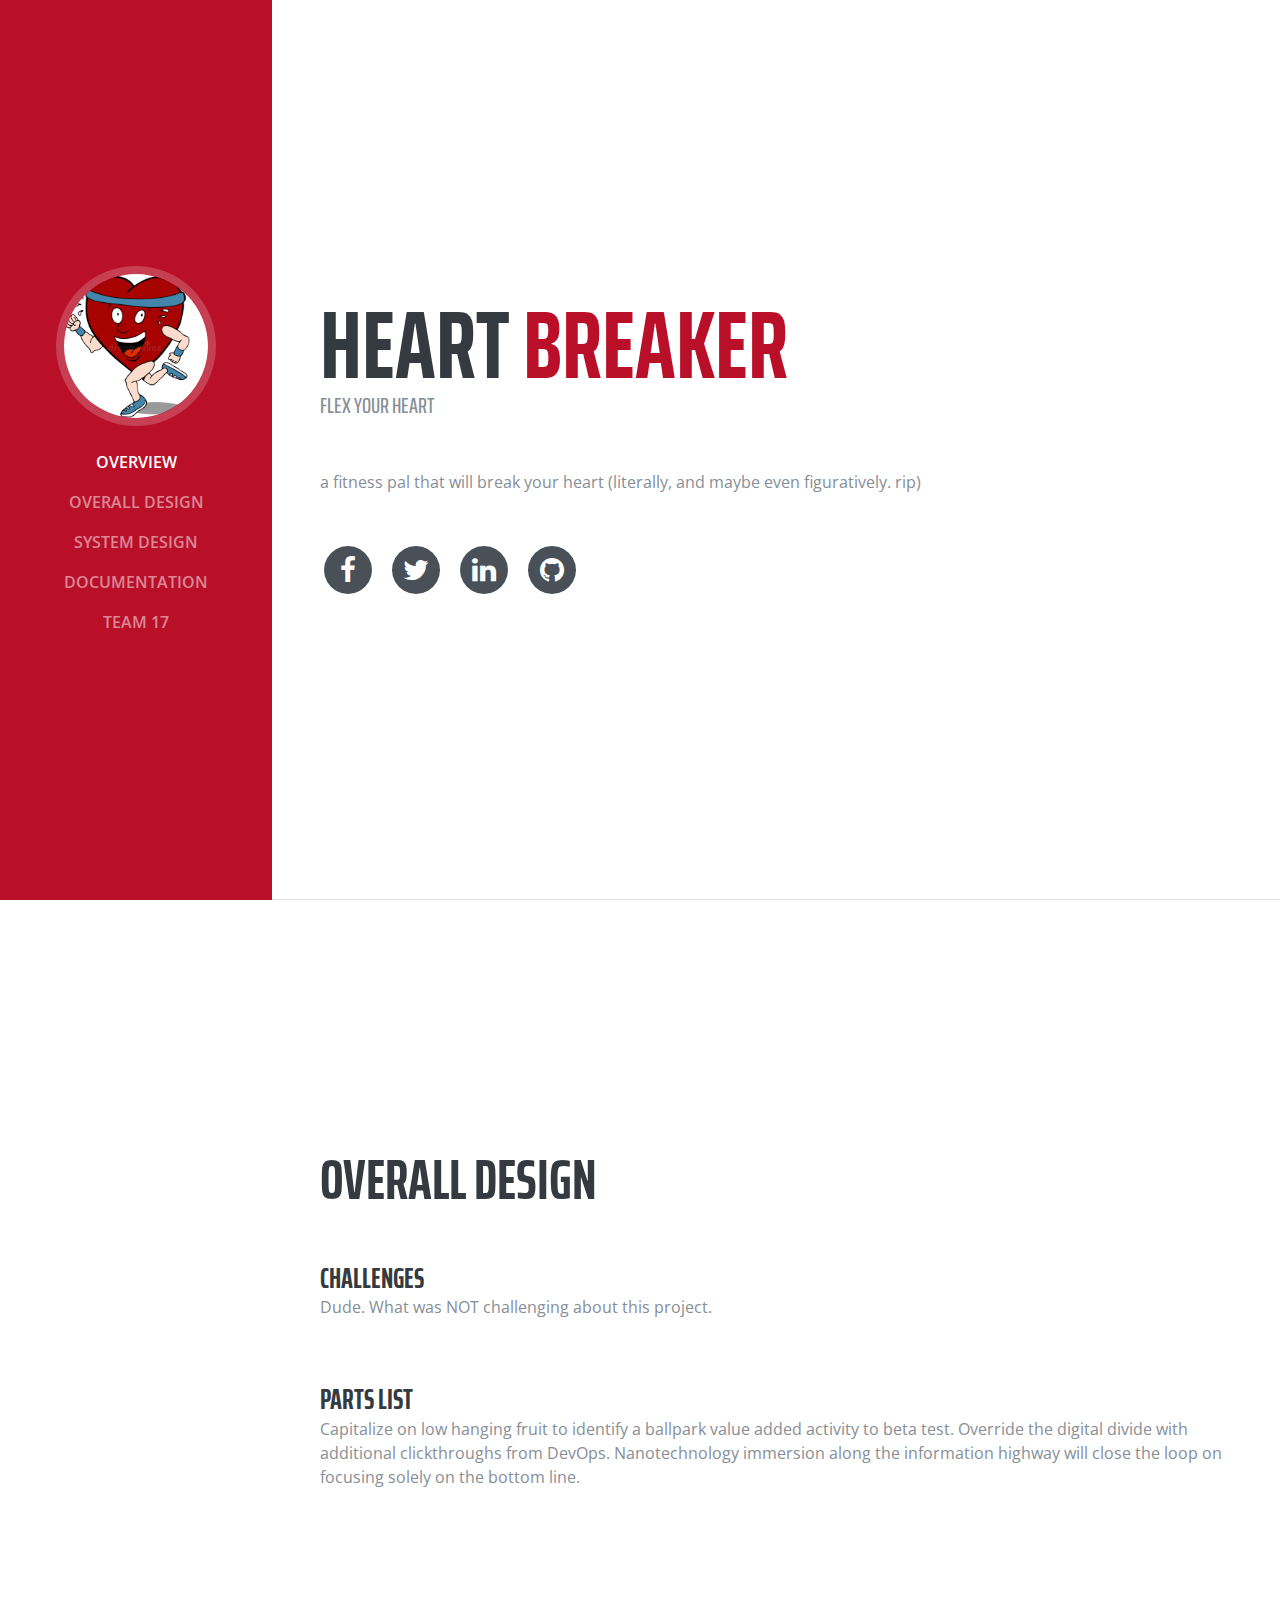
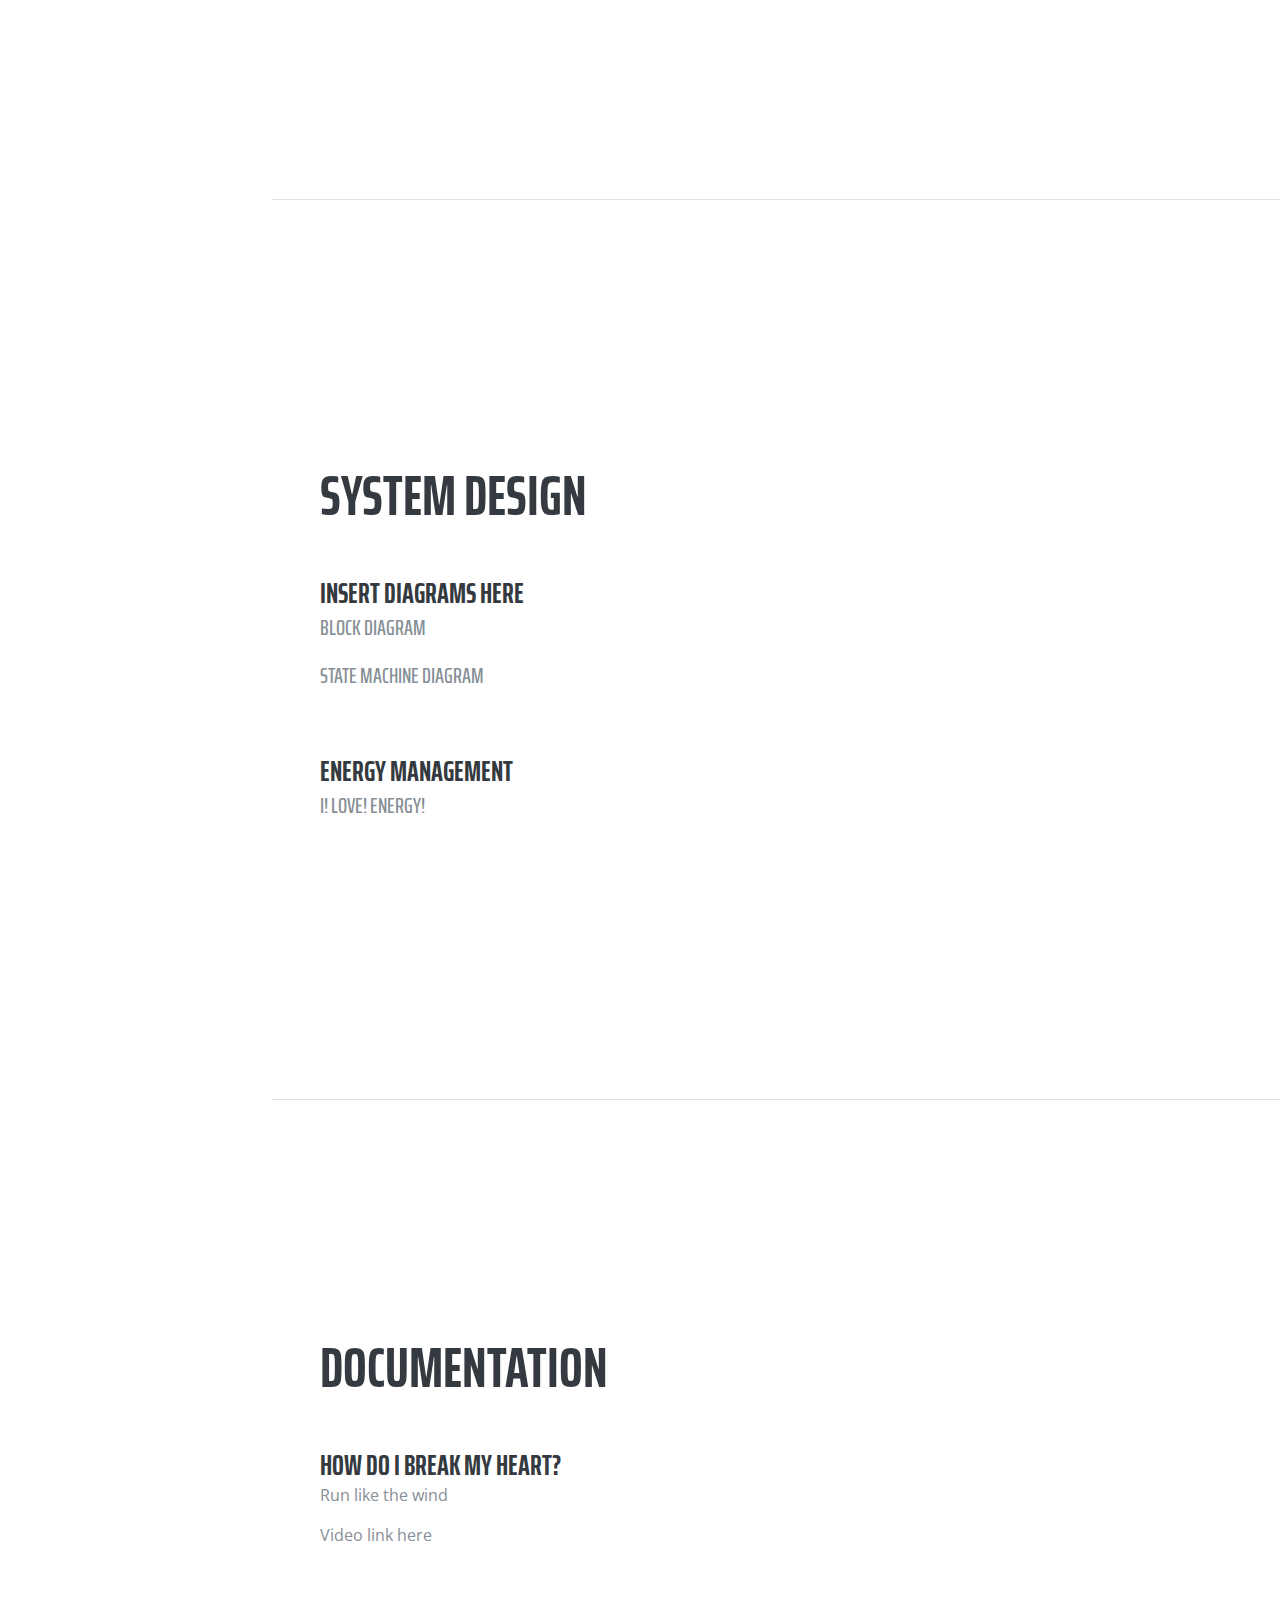
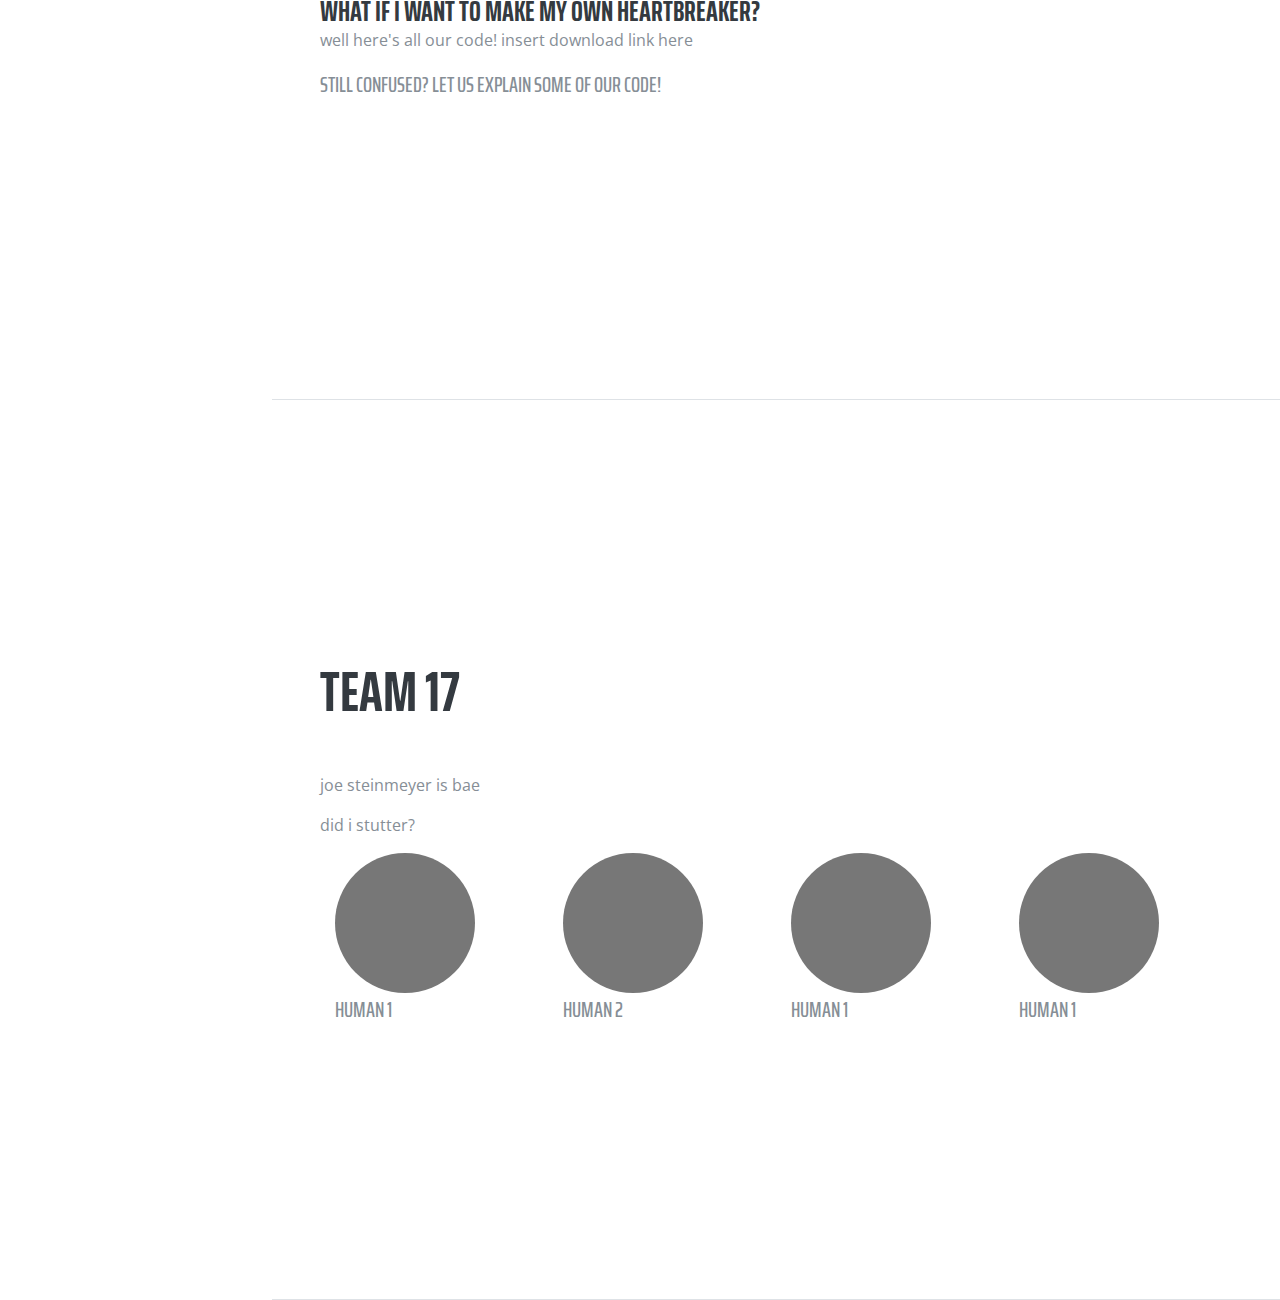
==== index.html @ 0313431b "first commit" ====
<!DOCTYPE html>
<html lang="en">

  <head>

    <meta charset="utf-8">
    <meta name="viewport" content="width=device-width, initial-scale=1, shrink-to-fit=no">
    <meta name="description" content="">
    <meta name="author" content="">

    <title>Heartbreaker</title>

    <!-- Bootstrap core CSS -->
    <link href="vendor/bootstrap/css/bootstrap.min.css" rel="stylesheet">

    <!-- Custom fonts for this template -->
    <link href="https://fonts.googleapis.com/css?family=Saira+Extra+Condensed:100,200,300,400,500,600,700,800,900" rel="stylesheet">
    <link href="https://fonts.googleapis.com/css?family=Open+Sans:300,300i,400,400i,600,600i,700,700i,800,800i" rel="stylesheet">
    <link href="vendor/font-awesome/css/font-awesome.min.css" rel="stylesheet">
    <link href="vendor/devicons/css/devicons.min.css" rel="stylesheet">
    <link href="vendor/simple-line-icons/css/simple-line-icons.css" rel="stylesheet">

    <!-- Custom styles for this template -->
    <link href="css/resume.min.css" rel="stylesheet">

  </head>

  <body id="page-top">

    <nav class="navbar navbar-expand-lg navbar-dark bg-primary fixed-top" id="sideNav">
      <a class="navbar-brand js-scroll-trigger" href="#page-top">
        <span class="d-block d-lg-none">
          HEARTBREAKER
          <!-- <img class="img-fluid" src="img/hbg.jpg" alt=""> -->
        </span>
        <span class="d-none d-lg-block">
          <img class="img-fluid img-profile rounded-circle mx-auto mb-2" src="img/heart.jpg" alt="">
        </span>
      </a>
      <button class="navbar-toggler" type="button" data-toggle="collapse" data-target="#navbarSupportedContent" aria-controls="navbarSupportedContent" aria-expanded="false" aria-label="Toggle navigation">
        <span class="navbar-toggler-icon"></span>
      </button>
      <div class="collapse navbar-collapse" id="navbarSupportedContent">
        <ul class="navbar-nav">
          <li class="nav-item">
            <a class="nav-link js-scroll-trigger" href="#about">Overview</a>
          </li>
          <li class="nav-item">
            <a class="nav-link js-scroll-trigger" href="#experience">Overall Design</a>
          </li>
          <li class="nav-item">
            <a class="nav-link js-scroll-trigger" href="#education">System Design</a>
          </li>
          <li class="nav-item">
            <a class="nav-link js-scroll-trigger" href="#skills">Documentation</a>
          </li>
          <li class="nav-item">
            <a class="nav-link js-scroll-trigger" href="#interests">Team 17</a>
          </li>
<!--           <li class="nav-item">
            <a class="nav-link js-scroll-trigger" href="#awards">Awards</a>
          </li>
 -->        </ul>
      </div>
    </nav>

    <div class="container-fluid p-0">

      <section class="resume-section p-3 p-lg-5 d-flex d-column" id="about">
        <div class="my-auto">
          <h1 class="mb-0">Heart
            <span class="text-primary">Breaker</span>
          </h1>
          <div class="subheading mb-5"> Flex your heart
          </div>
          <p class="mb-5">a fitness pal that will break your heart (literally, and maybe even figuratively. rip) </p>
          <ul class="list-inline list-social-icons mb-0">
            <li class="list-inline-item">
              <a href="#">
                <span class="fa-stack fa-lg">
                  <i class="fa fa-circle fa-stack-2x"></i>
                  <i class="fa fa-facebook fa-stack-1x fa-inverse"></i>
                </span>
              </a>
            </li>
            <li class="list-inline-item">
              <a href="#">
                <span class="fa-stack fa-lg">
                  <i class="fa fa-circle fa-stack-2x"></i>
                  <i class="fa fa-twitter fa-stack-1x fa-inverse"></i>
                </span>
              </a>
            </li>
            <li class="list-inline-item">
              <a href="#">
                <span class="fa-stack fa-lg">
                  <i class="fa fa-circle fa-stack-2x"></i>
                  <i class="fa fa-linkedin fa-stack-1x fa-inverse"></i>
                </span>
              </a>
            </li>
            <li class="list-inline-item">
              <a href="#">
                <span class="fa-stack fa-lg">
                  <i class="fa fa-circle fa-stack-2x"></i>
                  <i class="fa fa-github fa-stack-1x fa-inverse"></i>
                </span>
              </a>
            </li>
          </ul>
        </div>
      </section>

      <section class="resume-section p-3 p-lg-5 d-flex flex-column" id="experience">
        <div class="my-auto">
          <h2 class="mb-5">Overall Design</h2>

          <div class="resume-item d-flex flex-column flex-md-row mb-5">
            <div class="resume-content mr-auto">
              <h3 class="mb-0">Challenges</h3>
              <!-- <div class="subheading mb-3">Intelitec Solutions</div> -->
              <p>Dude. What was NOT challenging about this project.</p>
            </div>
          </div>

          <div class="resume-item d-flex flex-column flex-md-row mb-5">
            <div class="resume-content mr-auto">
              <h3 class="mb-0">Parts List</h3>
              <!-- <div class="subheading mb-3">Intelitec Solutions</div> -->
              <p>Capitalize on low hanging fruit to identify a ballpark value added activity to beta test. Override the digital divide with additional clickthroughs from DevOps. Nanotechnology immersion along the information highway will close the loop on focusing solely on the bottom line.</p>
            </div>
          </div>
        </div>

      </section>

      <section class="resume-section p-3 p-lg-5 d-flex flex-column" id="education">
        <div class="my-auto">
          <h2 class="mb-5">System Design</h2>

          <div class="resume-item d-flex flex-column flex-md-row mb-5">
            <div class="resume-content mr-auto">
              <h3 class="mb-0">Insert diagrams here</h3>
              <div class="subheading mb-3">Block Diagram</div>
              <div class="subheading mb-3">State Machine Diagram</div>

            </div>
          </div>

          <div class="resume-item d-flex flex-column flex-md-row">
            <div class="resume-content mr-auto">
              <h3 class="mb-0">Energy Management</h3>
              <div class="subheading mb-3">I! love! energy!</div>
            </div>
          </div>

        </div>
      </section>

      <section class="resume-section p-3 p-lg-5 d-flex flex-column" id="skills">
        <div class="my-auto">
          <h2 class="mb-5">Documentation</h2>

          <div class="resume-item d-flex flex-column flex-md-row mb-5">
            <div class="resume-content mr-auto">
              <h3 class="mb-0">How do I break my heart?</h3>
              <!-- <div class="subheading mb-3">Intelitec Solutions</div> -->
              <p>Run like the wind</p>
              <p class="mb-0">Video link here</p>
            </div>
          </div>

          <div class="resume-item d-flex flex-column flex-md-row mb-5">
            <div class="resume-content mr-auto">
              <h3 class="mb-0">What if I want to make my own heartbreaker?</h3>
              <p>well here's all our code! insert download link here </p>
              <div class="subheading mb-3">Still confused? Let us explain some of our code!</div>
            </div>
          </div>

        </div>
        </div>
      </section>

      <section class="resume-section p-3 p-lg-5 d-flex flex-column" id="interests">
        <div class="my-auto">
          <h2 class="mb-5">Team 17</h2>
          <p>joe steinmeyer is bae</p>
          <p class="mb-0">did i stutter? </p>
          <p> </p>
          <div class="container marketing">

        <!-- Three columns of text below the carousel -->
        <div class="row">
          <div class="col-lg-3">
            <img class="rounded-circle" src="[data-uri]" alt="Generic placeholder image" width="140" height="140">

            <div class="subheading mb-3">human 1</div>
          </div><!-- /.col-lg-4 -->
          <div class="col-lg-3">
            <img class="rounded-circle" src="[data-uri]" alt="Generic placeholder image" width="140" height="140">
            <div class="subheading mb-3">human 2</div>       
          </div><!-- /.col-lg-4 -->
          <div class="col-lg-3">
            <img class="rounded-circle" src="[data-uri]" alt="Generic placeholder image" width="140" height="140">
            <div class="subheading mb-3">human 1</div>
          </div><!-- /.col-lg-4 -->
          <div class="col-lg-3">
            <img class="rounded-circle" src="[data-uri]" alt="Generic placeholder image" width="140" height="140">
            <div class="subheading mb-3">human 1</div>
          </div><!-- /.col-lg-4 -->
        </div><!-- /.row -->
        </div>
      </section>

<!--       <section class="resume-section p-3 p-lg-5 d-flex flex-column" id="awards">
        <div class="my-auto">
          <h2 class="mb-5">Awards &amp; Certifications</h2>
          <ul class="fa-ul mb-0">
            <li>
              <i class="fa-li fa fa-trophy text-warning"></i>
              Google Analytics Certified Developer</li>
            <li>
              <i class="fa-li fa fa-trophy text-warning"></i>
              Mobile Web Specialist - Google Certification</li>
            <li>
              <i class="fa-li fa fa-trophy text-warning"></i>
              1<sup>st</sup>
              Place - University of Colorado Boulder - Emerging Tech Competition 2009</li>
            <li>
              <i class="fa-li fa fa-trophy text-warning"></i>
              1<sup>st</sup>
              Place - University of Colorado Boulder - Adobe Creative Jam 2008 (UI Design Category)</li>
            <li>
              <i class="fa-li fa fa-trophy text-warning"></i>
              2<sup>nd</sup>
              Place - University of Colorado Boulder - Emerging Tech Competition 2008</li>
            <li>
            <li>
              <i class="fa-li fa fa-trophy text-warning"></i>
              1<sup>st</sup>
              Place - James Buchanan High School - Hackathon 2006</li>
            <li>
              <i class="fa-li fa fa-trophy text-warning"></i>
              3<sup>rd</sup>
              Place - James Buchanan High School - Hackathon 2005</li>
          </ul>
        </div>
      </section>
 -->
    </div>

    <!-- Bootstrap core JavaScript -->
    <script src="vendor/jquery/jquery.min.js"></script>
    <script src="vendor/bootstrap/js/bootstrap.bundle.min.js"></script>

    <!-- Plugin JavaScript -->
    <script src="vendor/jquery-easing/jquery.easing.min.js"></script>

    <!-- Custom scripts for this template -->
    <script src="js/resume.min.js"></script>

  </body>

</html>
---- vendor/devicons/css/devicons.min.css ----
/*!
 *  Devicons 1.8.0 made by Theodore Vorillas / http://vorillaz.com 
 */
@font-face{font-family:devicons;src:url(../fonts/devicons.eot?xqxft6);src:url(../fonts/devicons.eot?#iefixxqxft6) format("embedded-opentype"),url(../fonts/devicons.woff?xqxft6) format("woff"),url(../fonts/devicons.ttf?xqxft6) format("truetype"),url(../fonts/devicons.svg?xqxft6#devicons) format("svg");font-weight:400;font-style:normal}.devicons{font-family:devicons;speak:none;font-style:normal;font-weight:400;font-variant:normal;text-transform:none;line-height:1;-webkit-font-smoothing:antialiased;-moz-osx-font-smoothing:grayscale}.devicons-git:before{content:"\e602"}.devicons-git_compare:before{content:"\e628"}.devicons-git_branch:before{content:"\e625"}.devicons-git_commit:before{content:"\e629"}.devicons-git_pull_request:before{content:"\e626"}.devicons-git_merge:before{content:"\e627"}.devicons-bitbucket:before{content:"\e603"}.devicons-github_alt:before{content:"\e608"}.devicons-github_badge:before{content:"\e609"}.devicons-github:before{content:"\e60a"}.devicons-github_full:before{content:"\e617"}.devicons-java:before{content:"\e638"}.devicons-ruby:before{content:"\e639"}.devicons-scala:before{content:"\e637"}.devicons-python:before{content:"\e63c"}.devicons-go:before{content:"\e624"}.devicons-ruby_on_rails:before{content:"\e63b"}.devicons-django:before{content:"\e61d"}.devicons-markdown:before{content:"\e63e"}.devicons-php:before{content:"\e63d"}.devicons-mysql:before{content:"\e604"}.devicons-streamline:before{content:"\e605"}.devicons-database:before{content:"\e606"}.devicons-laravel:before{content:"\e63f"}.devicons-javascript:before{content:"\e64e"}.devicons-angular:before{content:"\e653"}.devicons-backbone:before{content:"\e652"}.devicons-coffeescript:before{content:"\e651"}.devicons-jquery:before{content:"\e650"}.devicons-modernizr:before{content:"\e620"}.devicons-jquery_ui:before{content:"\e654"}.devicons-ember:before{content:"\e61b"}.devicons-dojo:before{content:"\e61c"}.devicons-nodejs:before{content:"\e619"}.devicons-nodejs_small:before{content:"\e618"}.devicons-javascript_shield:before{content:"\e64f"}.devicons-bootstrap:before{content:"\e647"}.devicons-sass:before{content:"\e64b"}.devicons-css3_full:before{content:"\e64a"}.devicons-css3:before{content:"\e649"}.devicons-html5:before{content:"\e636"}.devicons-html5_multimedia:before{content:"\e632"}.devicons-html5_device_access:before{content:"\e633"}.devicons-html5_3d_effects:before{content:"\e635"}.devicons-html5_connectivity:before{content:"\e634"}.devicons-ghost_small:before{content:"\e614"}.devicons-ghost:before{content:"\e61f"}.devicons-magento:before{content:"\e640"}.devicons-joomla:before{content:"\e641"}.devicons-jekyll_small:before{content:"\e60d"}.devicons-drupal:before{content:"\e642"}.devicons-wordpress:before{content:"\e60b"}.devicons-grunt:before{content:"\e64c"}.devicons-bower:before{content:"\e64d"}.devicons-npm:before{content:"\e61e"}.devicons-yahoo_small:before{content:"\e62b"}.devicons-yahoo:before{content:"\e615"}.devicons-bing_small:before{content:"\e600"}.devicons-windows:before{content:"\e60f"}.devicons-linux:before{content:"\e612"}.devicons-ubuntu:before{content:"\e63a"}.devicons-android:before{content:"\e60e"}.devicons-apple:before{content:"\e611"}.devicons-appstore:before{content:"\e613"}.devicons-phonegap:before{content:"\e630"}.devicons-blackberry:before{content:"\e623"}.devicons-stackoverflow:before{content:"\e610"}.devicons-techcrunch:before{content:"\e62c"}.devicons-codrops:before{content:"\e62f"}.devicons-css_tricks:before{content:"\e601"}.devicons-smashing_magazine:before{content:"\e62d"}.devicons-netmagazine:before{content:"\e62e"}.devicons-codepen:before{content:"\e616"}.devicons-cssdeck:before{content:"\e62a"}.devicons-hackernews:before{content:"\e61a"}.devicons-dropbox:before{content:"\e607"}.devicons-google_drive:before{content:"\e631"}.devicons-visualstudio:before{content:"\e60c"}.devicons-unity_small:before{content:"\e621"}.devicons-raspberry_pi:before{content:"\e622"}.devicons-chrome:before{content:"\e643"}.devicons-ie:before{content:"\e644"}.devicons-firefox:before{content:"\e645"}.devicons-opera:before{content:"\e646"}.devicons-safari:before{content:"\e648"}.devicons-swift:before{content:"\e655"}.devicons-symfony:before{content:"\e656"}.devicons-symfony_badge:before{content:"\e657"}.devicons-less:before{content:"\e658"}.devicons-stylus:before{content:"\e659"}.devicons-trello:before{content:"\e65a"}.devicons-atlassian:before{content:"\e65b"}.devicons-jira:before{content:"\e65c"}.devicons-envato:before{content:"\e65d"}.devicons-snap_svg:before{content:"\e65e"}.devicons-raphael:before{content:"\e65f"}.devicons-google_analytics:before{content:"\e660"}.devicons-compass:before{content:"\e661"}.devicons-onedrive:before{content:"\e662"}.devicons-gulp:before{content:"\e663"}.devicons-atom:before{content:"\e664"}.devicons-cisco:before{content:"\e665"}.devicons-nancy:before{content:"\e666"}.devicons-clojure:before{content:"\e668"}.devicons-clojure_alt:before{content:"\e66a"}.devicons-perl:before{content:"\e669"}.devicons-celluloid:before{content:"\e66b"}.devicons-w3c:before{content:"\e66c"}.devicons-redis:before{content:"\e66d"}.devicons-postgresql:before{content:"\e66e"}.devicons-webplatform:before{content:"\e66f"}.devicons-jenkins:before{content:"\e667"}.devicons-requirejs:before{content:"\e670"}.devicons-opensource:before{content:"\e671"}.devicons-typo3:before{content:"\e672"}.devicons-uikit:before{content:"\e673"}.devicons-doctrine:before{content:"\e674"}.devicons-groovy:before{content:"\e675"}.devicons-nginx:before{content:"\e676"}.devicons-haskell:before{content:"\e677"}.devicons-zend:before{content:"\e678"}.devicons-gnu:before{content:"\e679"}.devicons-yeoman:before{content:"\e67a"}.devicons-heroku:before{content:"\e67b"}.devicons-debian:before{content:"\e67d"}.devicons-travis:before{content:"\e67e"}.devicons-dotnet:before{content:"\e67f"}.devicons-codeigniter:before{content:"\e680"}.devicons-javascript_badge:before{content:"\e681"}.devicons-yii:before{content:"\e682"}.devicons-msql_server:before{content:"\e67c"}.devicons-composer:before{content:"\e683"}.devicons-krakenjs_badge:before{content:"\e684"}.devicons-krakenjs:before{content:"\e685"}.devicons-mozilla:before{content:"\e686"}.devicons-firebase:before{content:"\e687"}.devicons-sizzlejs:before{content:"\e688"}.devicons-creativecommons:before{content:"\e689"}.devicons-creativecommons_badge:before{content:"\e68a"}.devicons-mitlicence:before{content:"\e68b"}.devicons-senchatouch:before{content:"\e68c"}.devicons-bugsense:before{content:"\e68d"}.devicons-extjs:before{content:"\e68e"}.devicons-mootools_badge:before{content:"\e68f"}.devicons-mootools:before{content:"\e690"}.devicons-ruby_rough:before{content:"\e691"}.devicons-komodo:before{content:"\e692"}.devicons-coda:before{content:"\e693"}.devicons-bintray:before{content:"\e694"}.devicons-terminal:before{content:"\e695"}.devicons-code:before{content:"\e696"}.devicons-responsive:before{content:"\e697"}.devicons-dart:before{content:"\e698"}.devicons-aptana:before{content:"\e699"}.devicons-mailchimp:before{content:"\e69a"}.devicons-netbeans:before{content:"\e69b"}.devicons-dreamweaver:before{content:"\e69c"}.devicons-brackets:before{content:"\e69d"}.devicons-eclipse:before{content:"\e69e"}.devicons-cloud9:before{content:"\e69f"}.devicons-scrum:before{content:"\e6a0"}.devicons-prolog:before{content:"\e6a1"}.devicons-terminal_badge:before{content:"\e6a2"}.devicons-code_badge:before{content:"\e6a3"}.devicons-mongodb:before{content:"\e6a4"}.devicons-meteor:before{content:"\e6a5"}.devicons-meteorfull:before{content:"\e6a6"}.devicons-fsharp:before{content:"\e6a7"}.devicons-rust:before{content:"\e6a8"}.devicons-ionic:before{content:"\e6a9"}.devicons-sublime:before{content:"\e6aa"}.devicons-appcelerator:before{content:"\e6ab"}.devicons-asterisk:before{content:"\e6ac"}.devicons-aws:before{content:"\e6ad"}.devicons-digital-ocean:before{content:"\e6ae"}.devicons-dlang:before{content:"\e6af"}.devicons-docker:before{content:"\e6b0"}.devicons-erlang:before{content:"\e6b1"}.devicons-google-cloud-platform:before{content:"\e6b2"}.devicons-grails:before{content:"\e6b3"}.devicons-illustrator:before{content:"\e6b4"}.devicons-intellij:before{content:"\e6b5"}.devicons-materializecss:before{content:"\e6b6"}.devicons-openshift:before{content:"\e6b7"}.devicons-photoshop:before{content:"\e6b8"}.devicons-rackspace:before{content:"\e6b9"}.devicons-react:before{content:"\e6ba"}.devicons-redhat:before{content:"\e6bb"}.devicons-scriptcs:before{content:"\e6bc"}.devicons-sqllite:before{content:"\e6c4"}.devicons-vim:before{content:"\e6c5"}
---- vendor/simple-line-icons/css/simple-line-icons.css ----
@font-face {
  font-family: 'simple-line-icons';
  src: url('../fonts/Simple-Line-Icons.eot?v=2.4.0');
  src: url('../fonts/Simple-Line-Icons.eot?v=2.4.0#iefix') format('embedded-opentype'), url('../fonts/Simple-Line-Icons.woff2?v=2.4.0') format('woff2'), url('../fonts/Simple-Line-Icons.ttf?v=2.4.0') format('truetype'), url('../fonts/Simple-Line-Icons.woff?v=2.4.0') format('woff'), url('../fonts/Simple-Line-Icons.svg?v=2.4.0#simple-line-icons') format('svg');
  font-weight: normal;
  font-style: normal;
}
/*
 Use the following CSS code if you want to have a class per icon.
 Instead of a list of all class selectors, you can use the generic [class*="icon-"] selector, but it's slower:
*/
.icon-user,
.icon-people,
.icon-user-female,
.icon-user-follow,
.icon-user-following,
.icon-user-unfollow,
.icon-login,
.icon-logout,
.icon-emotsmile,
.icon-phone,
.icon-call-end,
.icon-call-in,
.icon-call-out,
.icon-map,
.icon-location-pin,
.icon-direction,
.icon-directions,
.icon-compass,
.icon-layers,
.icon-menu,
.icon-list,
.icon-options-vertical,
.icon-options,
.icon-arrow-down,
.icon-arrow-left,
.icon-arrow-right,
.icon-arrow-up,
.icon-arrow-up-circle,
.icon-arrow-left-circle,
.icon-arrow-right-circle,
.icon-arrow-down-circle,
.icon-check,
.icon-clock,
.icon-plus,
.icon-minus,
.icon-close,
.icon-event,
.icon-exclamation,
.icon-organization,
.icon-trophy,
.icon-screen-smartphone,
.icon-screen-desktop,
.icon-plane,
.icon-notebook,
.icon-mustache,
.icon-mouse,
.icon-magnet,
.icon-energy,
.icon-disc,
.icon-cursor,
.icon-cursor-move,
.icon-crop,
.icon-chemistry,
.icon-speedometer,
.icon-shield,
.icon-screen-tablet,
.icon-magic-wand,
.icon-hourglass,
.icon-graduation,
.icon-ghost,
.icon-game-controller,
.icon-fire,
.icon-eyeglass,
.icon-envelope-open,
.icon-envelope-letter,
.icon-bell,
.icon-badge,
.icon-anchor,
.icon-wallet,
.icon-vector,
.icon-speech,
.icon-puzzle,
.icon-printer,
.icon-present,
.icon-playlist,
.icon-pin,
.icon-picture,
.icon-handbag,
.icon-globe-alt,
.icon-globe,
.icon-folder-alt,
.icon-folder,
.icon-film,
.icon-feed,
.icon-drop,
.icon-drawer,
.icon-docs,
.icon-doc,
.icon-diamond,
.icon-cup,
.icon-calculator,
.icon-bubbles,
.icon-briefcase,
.icon-book-open,
.icon-basket-loaded,
.icon-basket,
.icon-bag,
.icon-action-undo,
.icon-action-redo,
.icon-wrench,
.icon-umbrella,
.icon-trash,
.icon-tag,
.icon-support,
.icon-frame,
.icon-size-fullscreen,
.icon-size-actual,
.icon-shuffle,
.icon-share-alt,
.icon-share,
.icon-rocket,
.icon-question,
.icon-pie-chart,
.icon-pencil,
.icon-note,
.icon-loop,
.icon-home,
.icon-grid,
.icon-graph,
.icon-microphone,
.icon-music-tone-alt,
.icon-music-tone,
.icon-earphones-alt,
.icon-earphones,
.icon-equalizer,
.icon-like,
.icon-dislike,
.icon-control-start,
.icon-control-rewind,
.icon-control-play,
.icon-control-pause,
.icon-control-forward,
.icon-control-end,
.icon-volume-1,
.icon-volume-2,
.icon-volume-off,
.icon-calendar,
.icon-bulb,
.icon-chart,
.icon-ban,
.icon-bubble,
.icon-camrecorder,
.icon-camera,
.icon-cloud-download,
.icon-cloud-upload,
.icon-envelope,
.icon-eye,
.icon-flag,
.icon-heart,
.icon-info,
.icon-key,
.icon-link,
.icon-lock,
.icon-lock-open,
.icon-magnifier,
.icon-magnifier-add,
.icon-magnifier-remove,
.icon-paper-clip,
.icon-paper-plane,
.icon-power,
.icon-refresh,
.icon-reload,
.icon-settings,
.icon-star,
.icon-symbol-female,
.icon-symbol-male,
.icon-target,
.icon-credit-card,
.icon-paypal,
.icon-social-tumblr,
.icon-social-twitter,
.icon-social-facebook,
.icon-social-instagram,
.icon-social-linkedin,
.icon-social-pinterest,
.icon-social-github,
.icon-social-google,
.icon-social-reddit,
.icon-social-skype,
.icon-social-dribbble,
.icon-social-behance,
.icon-social-foursqare,
.icon-social-soundcloud,
.icon-social-spotify,
.icon-social-stumbleupon,
.icon-social-youtube,
.icon-social-dropbox,
.icon-social-vkontakte,
.icon-social-steam {
  font-family: 'simple-line-icons';
  speak: none;
  font-style: normal;
  font-weight: normal;
  font-variant: normal;
  text-transform: none;
  line-height: 1;
  /* Better Font Rendering =========== */
  -webkit-font-smoothing: antialiased;
  -moz-osx-font-smoothing: grayscale;
}
.icon-user:before {
  content: "\e005";
}
.icon-people:before {
  content: "\e001";
}
.icon-user-female:before {
  content: "\e000";
}
.icon-user-follow:before {
  content: "\e002";
}
.icon-user-following:before {
  content: "\e003";
}
.icon-user-unfollow:before {
  content: "\e004";
}
.icon-login:before {
  content: "\e066";
}
.icon-logout:before {
  content: "\e065";
}
.icon-emotsmile:before {
  content: "\e021";
}
.icon-phone:before {
  content: "\e600";
}
.icon-call-end:before {
  content: "\e048";
}
.icon-call-in:before {
  content: "\e047";
}
.icon-call-out:before {
  content: "\e046";
}
.icon-map:before {
  content: "\e033";
}
.icon-location-pin:before {
  content: "\e096";
}
.icon-direction:before {
  content: "\e042";
}
.icon-directions:before {
  content: "\e041";
}
.icon-compass:before {
  content: "\e045";
}
.icon-layers:before {
  content: "\e034";
}
.icon-menu:before {
  content: "\e601";
}
.icon-list:before {
  content: "\e067";
}
.icon-options-vertical:before {
  content: "\e602";
}
.icon-options:before {
  content: "\e603";
}
.icon-arrow-down:before {
  content: "\e604";
}
.icon-arrow-left:before {
  content: "\e605";
}
.icon-arrow-right:before {
  content: "\e606";
}
.icon-arrow-up:before {
  content: "\e607";
}
.icon-arrow-up-circle:before {
  content: "\e078";
}
.icon-arrow-left-circle:before {
  content: "\e07a";
}
.icon-arrow-right-circle:before {
  content: "\e079";
}
.icon-arrow-down-circle:before {
  content: "\e07b";
}
.icon-check:before {
  content: "\e080";
}
.icon-clock:before {
  content: "\e081";
}
.icon-plus:before {
  content: "\e095";
}
.icon-minus:before {
  content: "\e615";
}
.icon-close:before {
  content: "\e082";
}
.icon-event:before {
  content: "\e619";
}
.icon-exclamation:before {
  content: "\e617";
}
.icon-organization:before {
  content: "\e616";
}
.icon-trophy:before {
  content: "\e006";
}
.icon-screen-smartphone:before {
  content: "\e010";
}
.icon-screen-desktop:before {
  content: "\e011";
}
.icon-plane:before {
  content: "\e012";
}
.icon-notebook:before {
  content: "\e013";
}
.icon-mustache:before {
  content: "\e014";
}
.icon-mouse:before {
  content: "\e015";
}
.icon-magnet:before {
  content: "\e016";
}
.icon-energy:before {
  content: "\e020";
}
.icon-disc:before {
  content: "\e022";
}
.icon-cursor:before {
  content: "\e06e";
}
.icon-cursor-move:before {
  content: "\e023";
}
.icon-crop:before {
  content: "\e024";
}
.icon-chemistry:before {
  content: "\e026";
}
.icon-speedometer:before {
  content: "\e007";
}
.icon-shield:before {
  content: "\e00e";
}
.icon-screen-tablet:before {
  content: "\e00f";
}
.icon-magic-wand:before {
  content: "\e017";
}
.icon-hourglass:before {
  content: "\e018";
}
.icon-graduation:before {
  content: "\e019";
}
.icon-ghost:before {
  content: "\e01a";
}
.icon-game-controller:before {
  content: "\e01b";
}
.icon-fire:before {
  content: "\e01c";
}
.icon-eyeglass:before {
  content: "\e01d";
}
.icon-envelope-open:before {
  content: "\e01e";
}
.icon-envelope-letter:before {
  content: "\e01f";
}
.icon-bell:before {
  content: "\e027";
}
.icon-badge:before {
  content: "\e028";
}
.icon-anchor:before {
  content: "\e029";
}
.icon-wallet:before {
  content: "\e02a";
}
.icon-vector:before {
  content: "\e02b";
}
.icon-speech:before {
  content: "\e02c";
}
.icon-puzzle:before {
  content: "\e02d";
}
.icon-printer:before {
  content: "\e02e";
}
.icon-present:before {
  content: "\e02f";
}
.icon-playlist:before {
  content: "\e030";
}
.icon-pin:before {
  content: "\e031";
}
.icon-picture:before {
  content: "\e032";
}
.icon-handbag:before {
  content: "\e035";
}
.icon-globe-alt:before {
  content: "\e036";
}
.icon-globe:before {
  content: "\e037";
}
.icon-folder-alt:before {
  content: "\e039";
}
.icon-folder:before {
  content: "\e089";
}
.icon-film:before {
  content: "\e03a";
}
.icon-feed:before {
  content: "\e03b";
}
.icon-drop:before {
  content: "\e03e";
}
.icon-drawer:before {
  content: "\e03f";
}
.icon-docs:before {
  content: "\e040";
}
.icon-doc:before {
  content: "\e085";
}
.icon-diamond:before {
  content: "\e043";
}
.icon-cup:before {
  content: "\e044";
}
.icon-calculator:before {
  content: "\e049";
}
.icon-bubbles:before {
  content: "\e04a";
}
.icon-briefcase:before {
  content: "\e04b";
}
.icon-book-open:before {
  content: "\e04c";
}
.icon-basket-loaded:before {
  content: "\e04d";
}
.icon-basket:before {
  content: "\e04e";
}
.icon-bag:before {
  content: "\e04f";
}
.icon-action-undo:before {
  content: "\e050";
}
.icon-action-redo:before {
  content: "\e051";
}
.icon-wrench:before {
  content: "\e052";
}
.icon-umbrella:before {
  content: "\e053";
}
.icon-trash:before {
  content: "\e054";
}
.icon-tag:before {
  content: "\e055";
}
.icon-support:before {
  content: "\e056";
}
.icon-frame:before {
  content: "\e038";
}
.icon-size-fullscreen:before {
  content: "\e057";
}
.icon-size-actual:before {
  content: "\e058";
}
.icon-shuffle:before {
  content: "\e059";
}
.icon-share-alt:before {
  content: "\e05a";
}
.icon-share:before {
  content: "\e05b";
}
.icon-rocket:before {
  content: "\e05c";
}
.icon-question:before {
  content: "\e05d";
}
.icon-pie-chart:before {
  content: "\e05e";
}
.icon-pencil:before {
  content: "\e05f";
}
.icon-note:before {
  content: "\e060";
}
.icon-loop:before {
  content: "\e064";
}
.icon-home:before {
  content: "\e069";
}
.icon-grid:before {
  content: "\e06a";
}
.icon-graph:before {
  content: "\e06b";
}
.icon-microphone:before {
  content: "\e063";
}
.icon-music-tone-alt:before {
  content: "\e061";
}
.icon-music-tone:before {
  content: "\e062";
}
.icon-earphones-alt:before {
  content: "\e03c";
}
.icon-earphones:before {
  content: "\e03d";
}
.icon-equalizer:before {
  content: "\e06c";
}
.icon-like:before {
  content: "\e068";
}
.icon-dislike:before {
  content: "\e06d";
}
.icon-control-start:before {
  content: "\e06f";
}
.icon-control-rewind:before {
  content: "\e070";
}
.icon-control-play:before {
  content: "\e071";
}
.icon-control-pause:before {
  content: "\e072";
}
.icon-control-forward:before {
  content: "\e073";
}
.icon-control-end:before {
  content: "\e074";
}
.icon-volume-1:before {
  content: "\e09f";
}
.icon-volume-2:before {
  content: "\e0a0";
}
.icon-volume-off:before {
  content: "\e0a1";
}
.icon-calendar:before {
  content: "\e075";
}
.icon-bulb:before {
  content: "\e076";
}
.icon-chart:before {
  content: "\e077";
}
.icon-ban:before {
  content: "\e07c";
}
.icon-bubble:before {
  content: "\e07d";
}
.icon-camrecorder:before {
  content: "\e07e";
}
.icon-camera:before {
  content: "\e07f";
}
.icon-cloud-download:before {
  content: "\e083";
}
.icon-cloud-upload:before {
  content: "\e084";
}
.icon-envelope:before {
  content: "\e086";
}
.icon-eye:before {
  content: "\e087";
}
.icon-flag:before {
  content: "\e088";
}
.icon-heart:before {
  content: "\e08a";
}
.icon-info:before {
  content: "\e08b";
}
.icon-key:before {
  content: "\e08c";
}
.icon-link:before {
  content: "\e08d";
}
.icon-lock:before {
  content: "\e08e";
}
.icon-lock-open:before {
  content: "\e08f";
}
.icon-magnifier:before {
  content: "\e090";
}
.icon-magnifier-add:before {
  content: "\e091";
}
.icon-magnifier-remove:before {
  content: "\e092";
}
.icon-paper-clip:before {
  content: "\e093";
}
.icon-paper-plane:before {
  content: "\e094";
}
.icon-power:before {
  content: "\e097";
}
.icon-refresh:before {
  content: "\e098";
}
.icon-reload:before {
  content: "\e099";
}
.icon-settings:before {
  content: "\e09a";
}
.icon-star:before {
  content: "\e09b";
}
.icon-symbol-female:before {
  content: "\e09c";
}
.icon-symbol-male:before {
  content: "\e09d";
}
.icon-target:before {
  content: "\e09e";
}
.icon-credit-card:before {
  content: "\e025";
}
.icon-paypal:before {
  content: "\e608";
}
.icon-social-tumblr:before {
  content: "\e00a";
}
.icon-social-twitter:before {
  content: "\e009";
}
.icon-social-facebook:before {
  content: "\e00b";
}
.icon-social-instagram:before {
  content: "\e609";
}
.icon-social-linkedin:before {
  content: "\e60a";
}
.icon-social-pinterest:before {
  content: "\e60b";
}
.icon-social-github:before {
  content: "\e60c";
}
.icon-social-google:before {
  content: "\e60d";
}
.icon-social-reddit:before {
  content: "\e60e";
}
.icon-social-skype:before {
  content: "\e60f";
}
.icon-social-dribbble:before {
  content: "\e00d";
}
.icon-social-behance:before {
  content: "\e610";
}
.icon-social-foursqare:before {
  content: "\e611";
}
.icon-social-soundcloud:before {
  content: "\e612";
}
.icon-social-spotify:before {
  content: "\e613";
}
.icon-social-stumbleupon:before {
  content: "\e614";
}
.icon-social-youtube:before {
  content: "\e008";
}
.icon-social-dropbox:before {
  content: "\e00c";
}
.icon-social-vkontakte:before {
  content: "\e618";
}
.icon-social-steam:before {
  content: "\e620";
}
---- css/resume.min.css ----
body{font-family:'Open Sans',serif;padding-top:54px;color:#868e96}@media (min-width:992px){body{padding-top:0;padding-left:17rem}}h1,h2,h3,h4,h5,h6{font-family:'Saira Extra Condensed',serif;font-weight:700;text-transform:uppercase;color:#343a40}h1{font-size:6rem;line-height:5.5rem}h2{font-size:3.5rem}.subheading{text-transform:uppercase;font-weight:500;font-family:'Saira Extra Condensed',serif;font-size:1.35rem;/*text-align:center;*/}/*.rounded-circle{display:block;margin:auto;}*/.list-social-icons a{color:#495057}.list-social-icons a:hover{color:#bd5d38}.list-social-icons a .fa-lg{font-size:1.75rem}.list-icons{font-size:3rem}.list-icons .list-inline-item i:hover{color:#bd5d38}#sideNav .navbar-nav .nav-item .nav-link{font-weight:600;text-transform:uppercase}@media (min-width:992px){#sideNav{text-align:center;position:fixed;top:0;left:0;display:flex;flex-direction:column;width:17rem;height:100vh}#sideNav .navbar-brand{display:flex;margin:auto auto 0;padding:.5rem}#sideNav .navbar-brand .img-profile{max-width:10rem;max-height:10rem;border:.5rem solid rgba(255,255,255,.2)}#sideNav .navbar-collapse{display:flex;align-items:flex-start;flex-grow:0;width:100%;margin-bottom:auto}#sideNav .navbar-collapse .navbar-nav{flex-direction:column;width:100%}#sideNav .navbar-collapse .navbar-nav .nav-item{display:block}#sideNav .navbar-collapse .navbar-nav .nav-item .nav-link{display:block}}section.resume-section{border-bottom:1px solid #dee2e6;padding-top:5rem!important;padding-bottom:5rem!important}section.resume-section .resume-item .resume-date{min-width:none}@media (min-width:768px){section.resume-section{min-height:100vh}section.resume-section .resume-item .resume-date{min-width:18rem}}@media (min-width:992px){section.resume-section{padding-top:3rem!important;padding-bottom:3rem!important}}.bg-primary{background-color:#b90f29!important}.text-primary{color:#b90f29!important}a{color:#bd5d38}a:active,a:focus,a:hover{color:#824027}
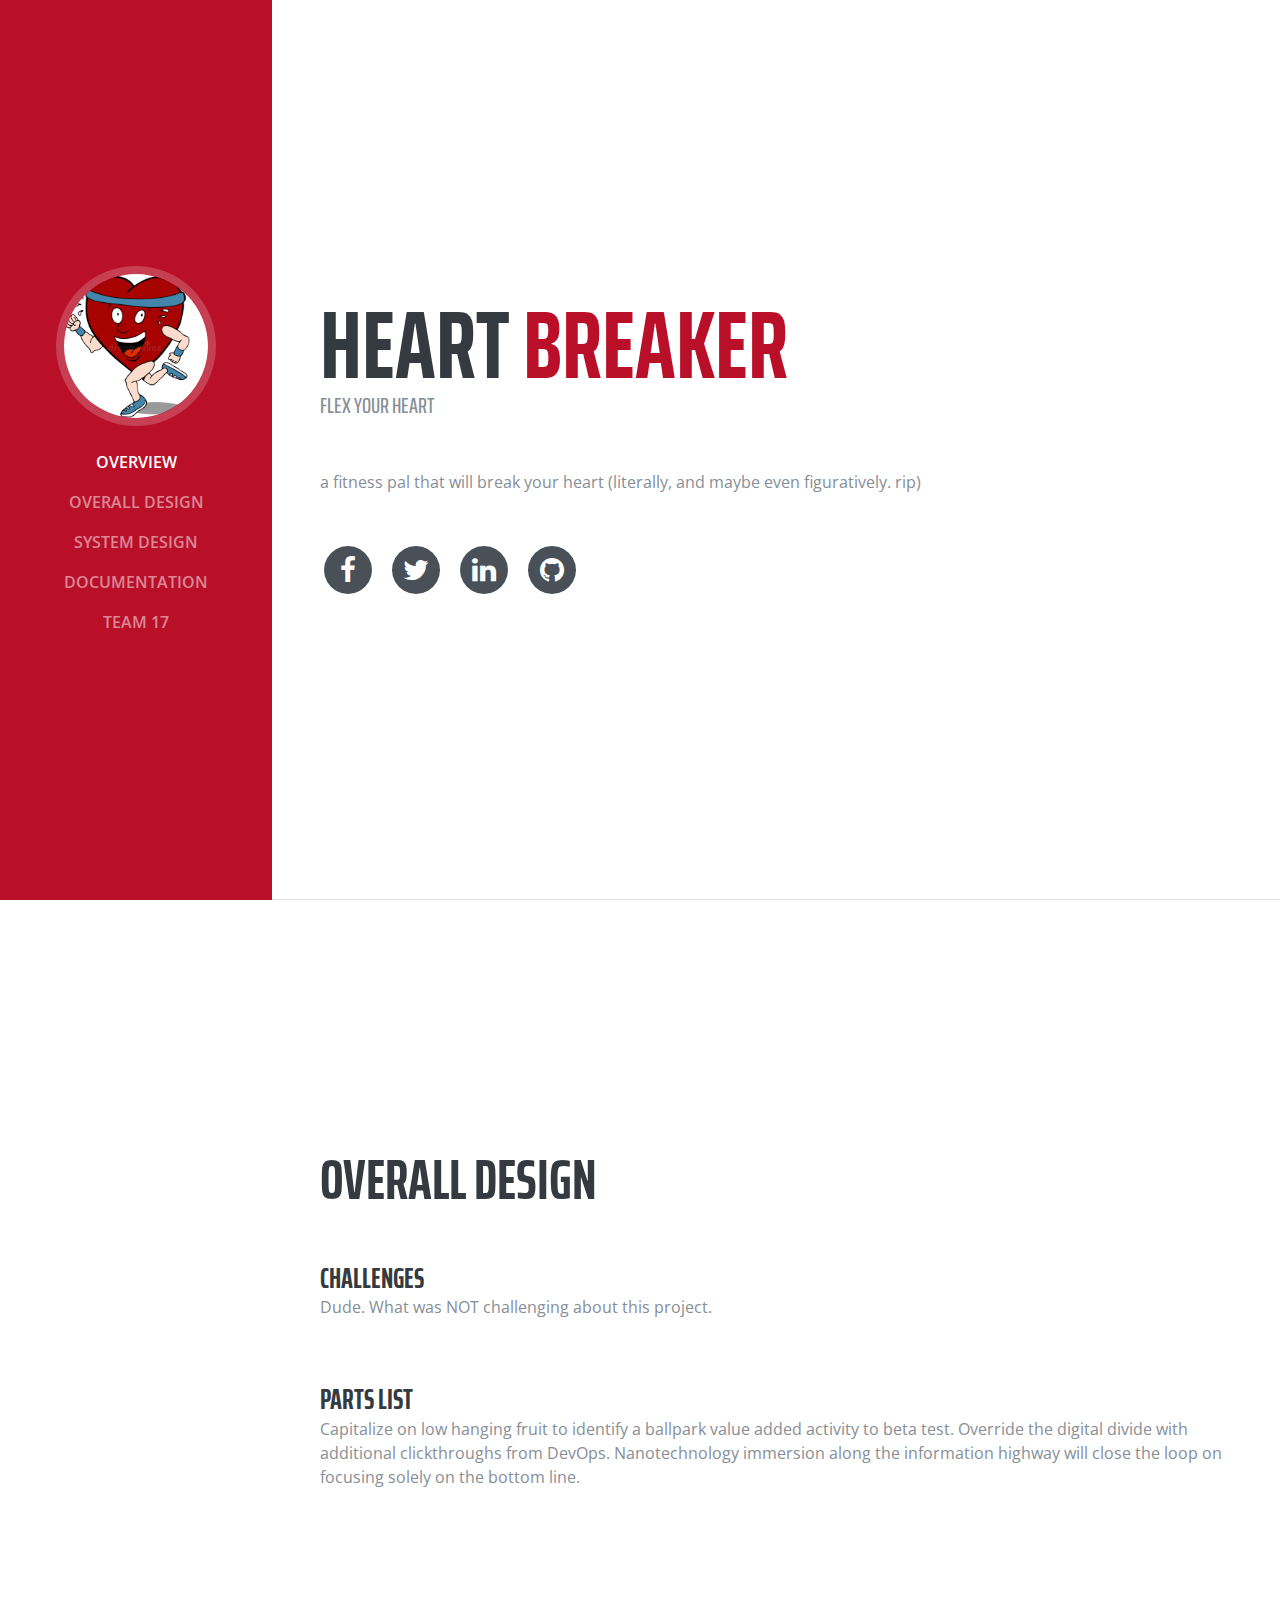
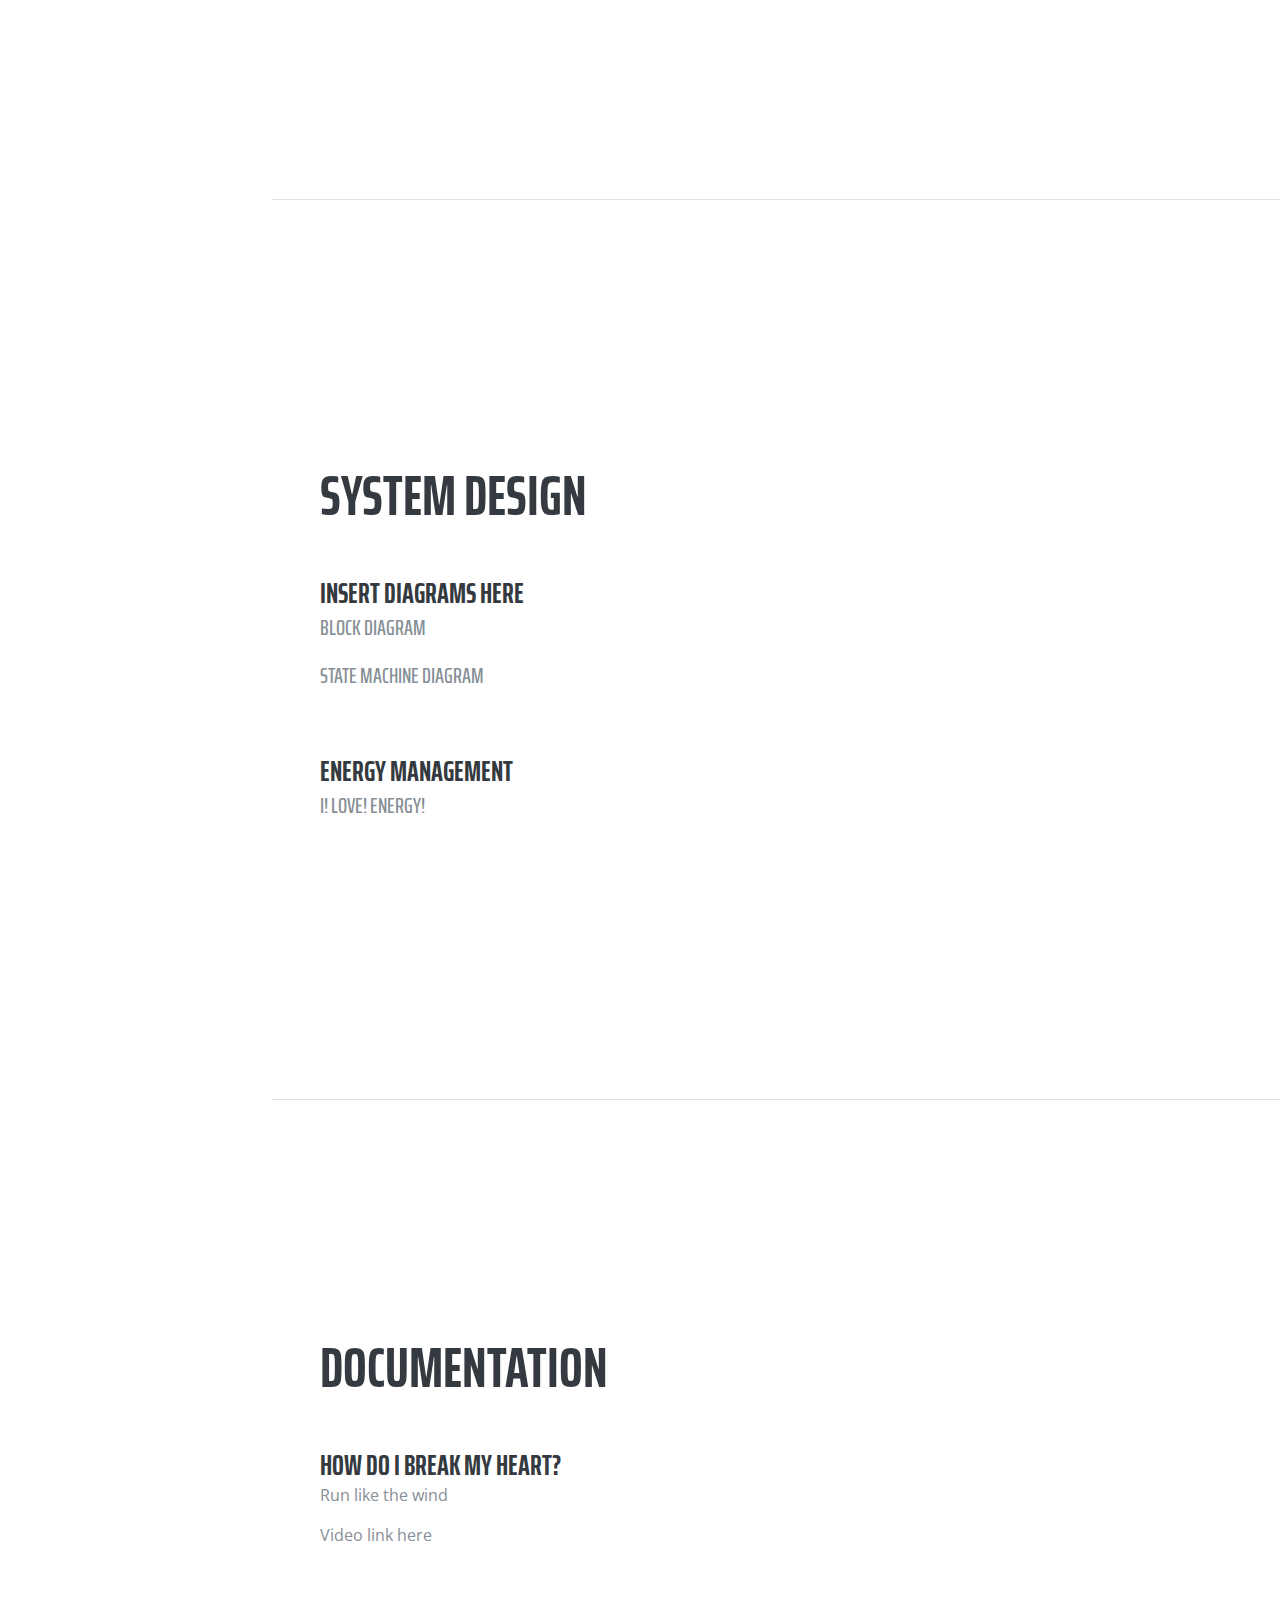
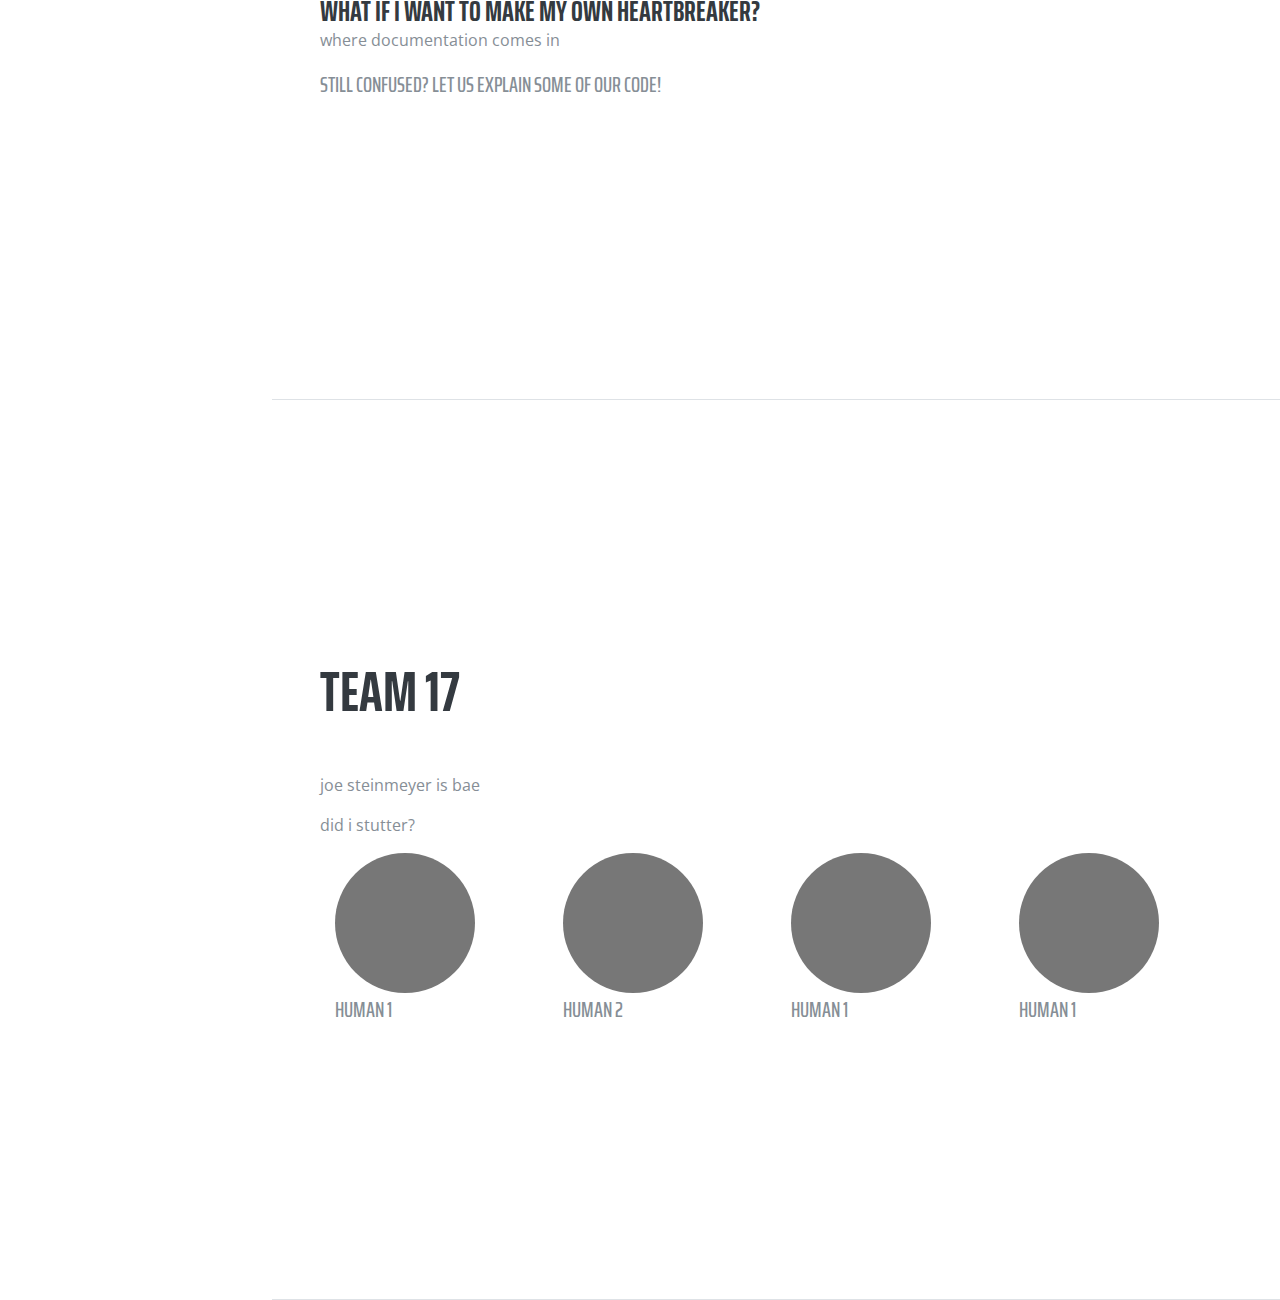
==== commit 0e9e5260: "no download links plz" ====
--- a/index.html
+++ b/index.html
@@ -1,5 +1,7 @@
 <!DOCTYPE html>
 <html lang="en">
+
+
 
   <head>
 
@@ -19,7 +21,9 @@
     <link href="vendor/font-awesome/css/font-awesome.min.css" rel="stylesheet">
     <link href="vendor/devicons/css/devicons.min.css" rel="stylesheet">
     <link href="vendor/simple-line-icons/css/simple-line-icons.css" rel="stylesheet">
-
+<!--     <link href="//maxcdn.bootstrapcdn.com/bootstrap/3.3.1/css/bootstrap.min.css" rel="stylesheet">
+    <script src="//maxcdn.bootstrapcdn.com/bootstrap/3.3.1/js/bootstrap.min.js"> </script>
+ -->
     <!-- Custom styles for this template -->
     <link href="css/resume.min.css" rel="stylesheet">
 
@@ -173,7 +177,7 @@
           <div class="resume-item d-flex flex-column flex-md-row mb-5">
             <div class="resume-content mr-auto">
               <h3 class="mb-0">What if I want to make my own heartbreaker?</h3>
-              <p>well here's all our code! insert download link here </p>
+              <p>where documentation comes in </p>
               <div class="subheading mb-3">Still confused? Let us explain some of our code!</div>
             </div>
           </div>
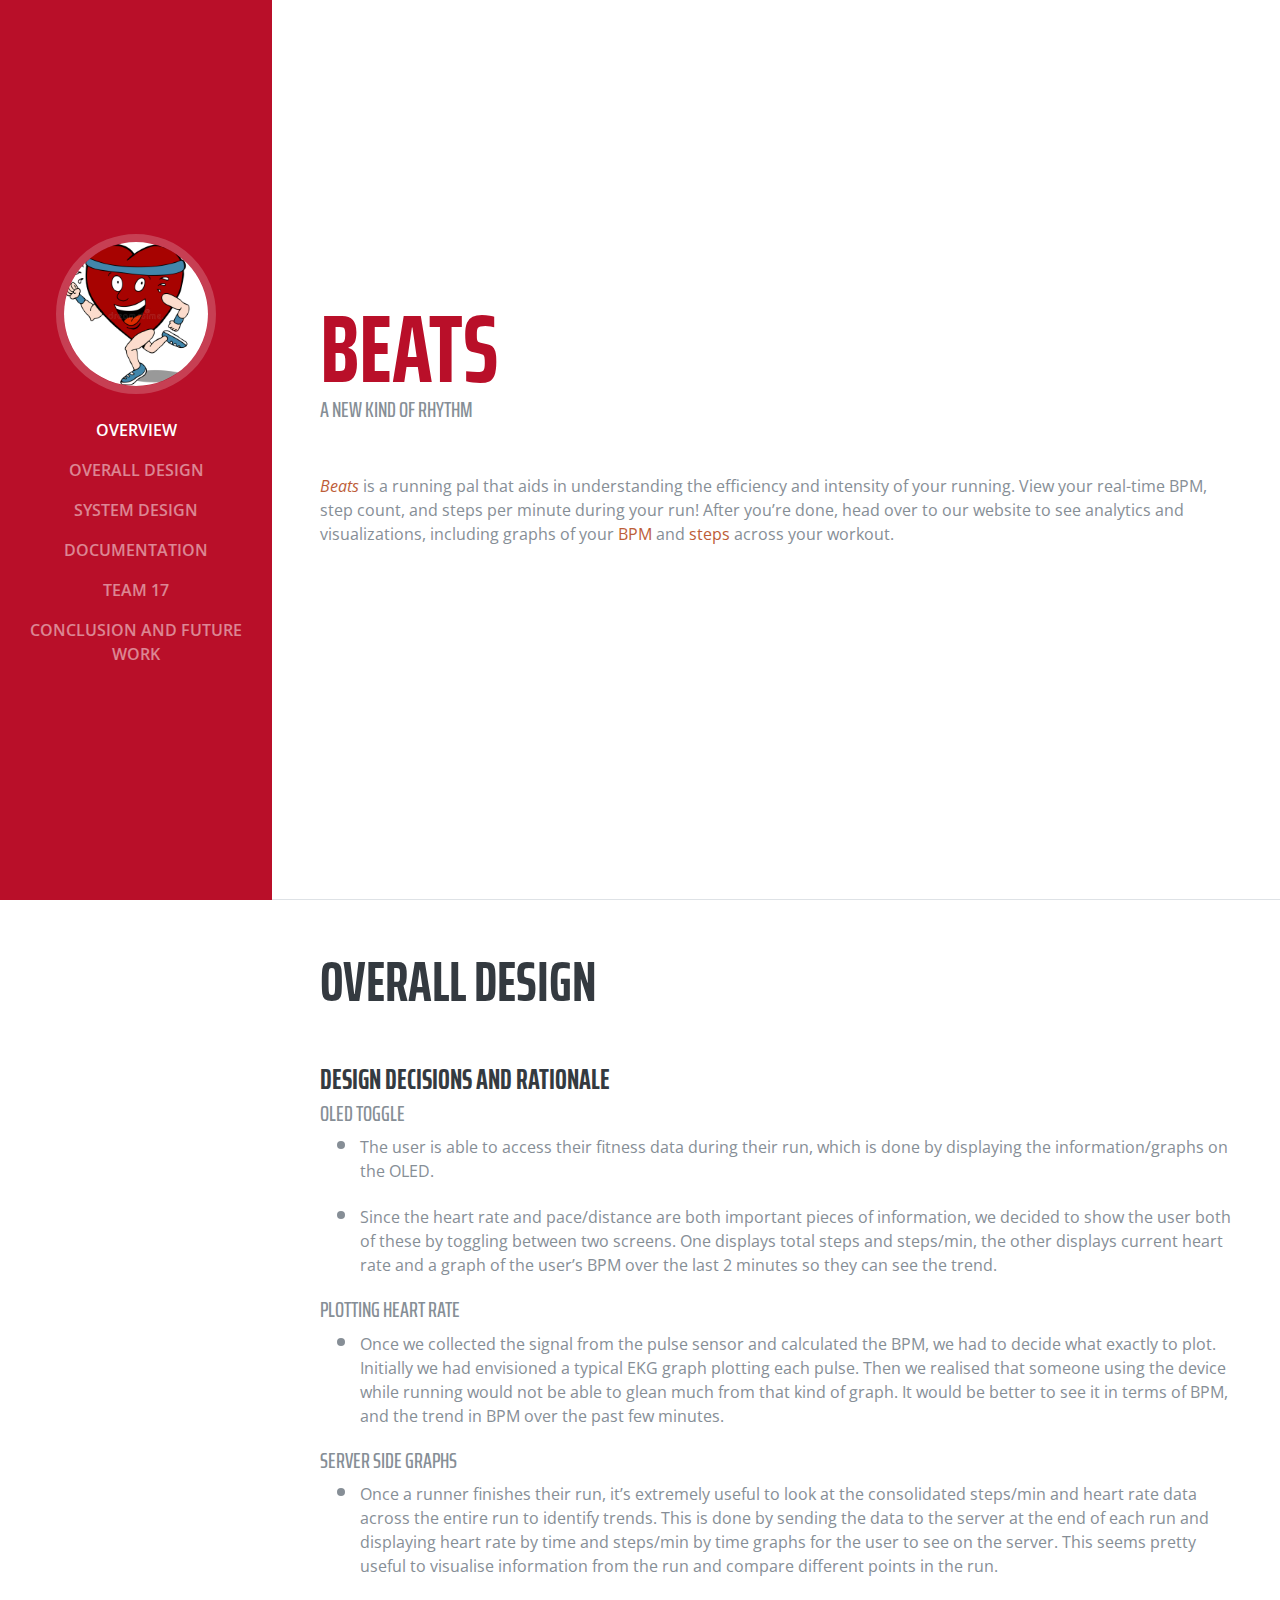
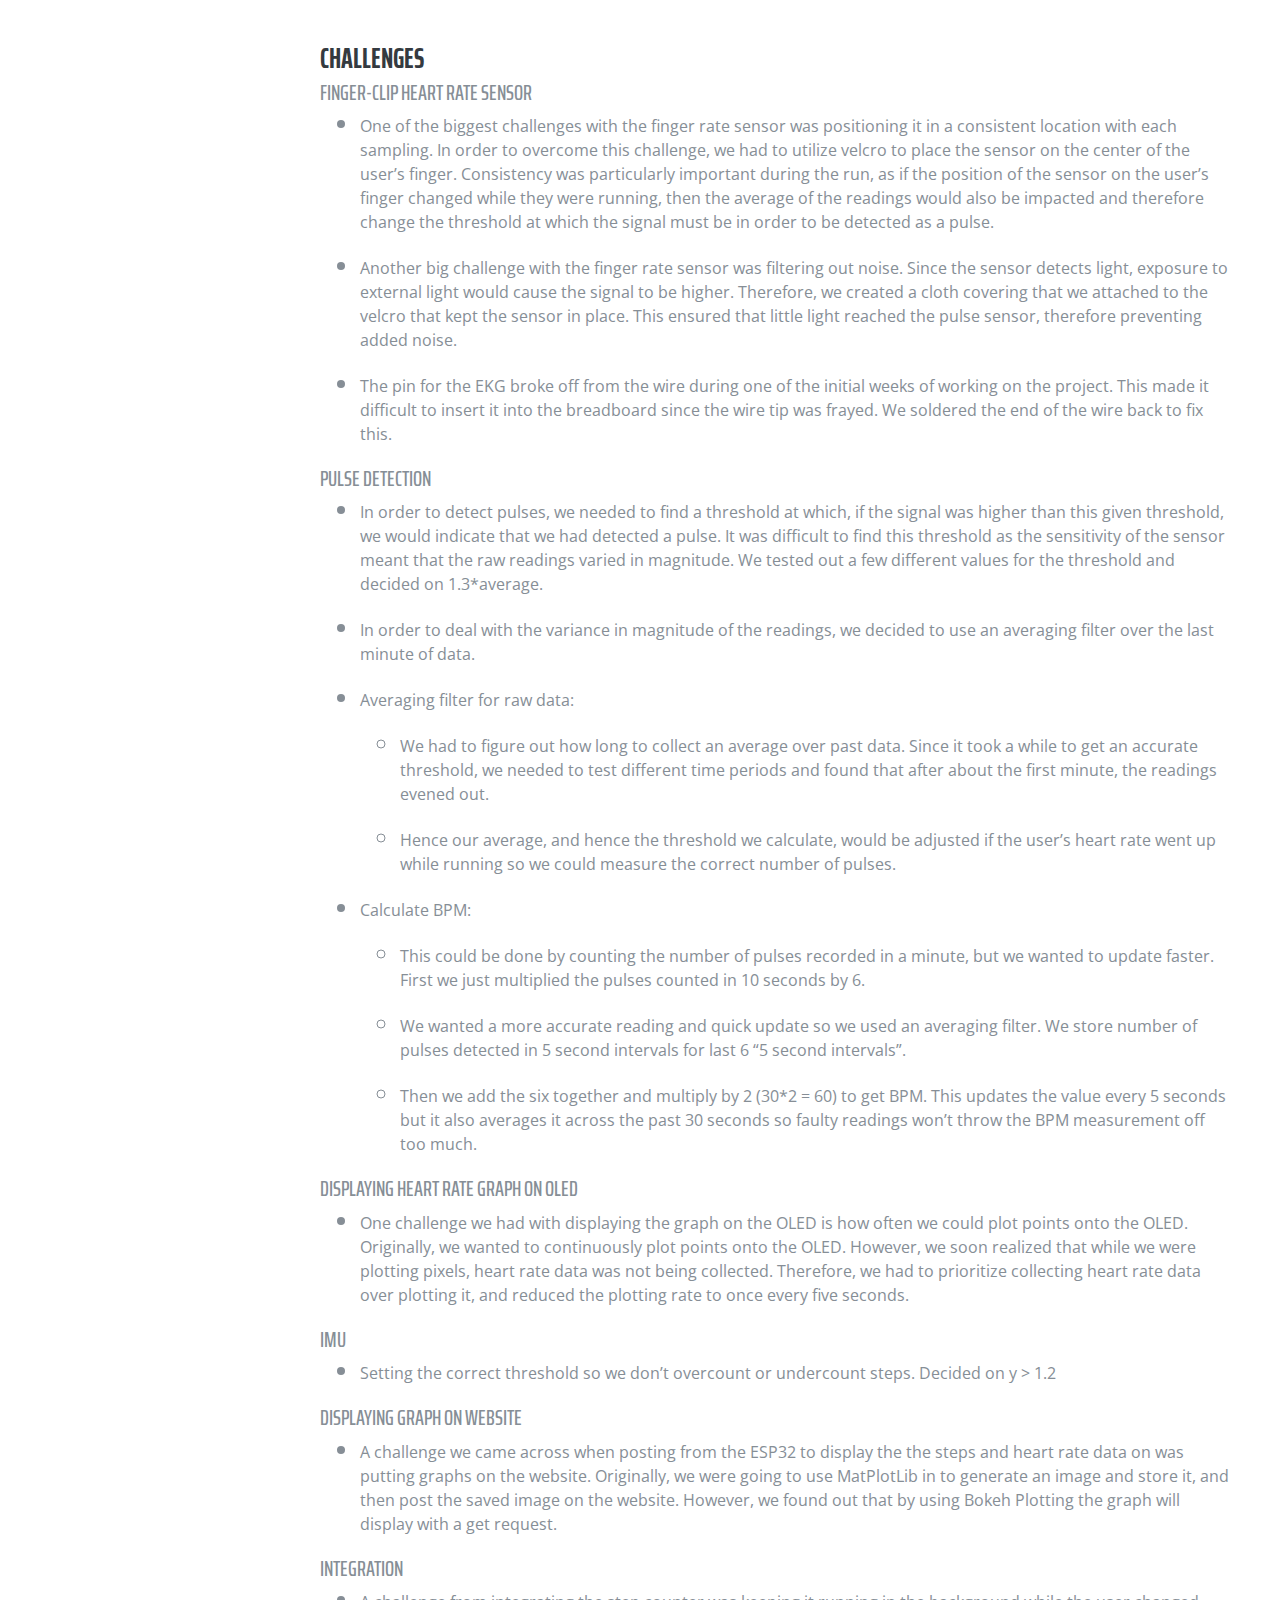
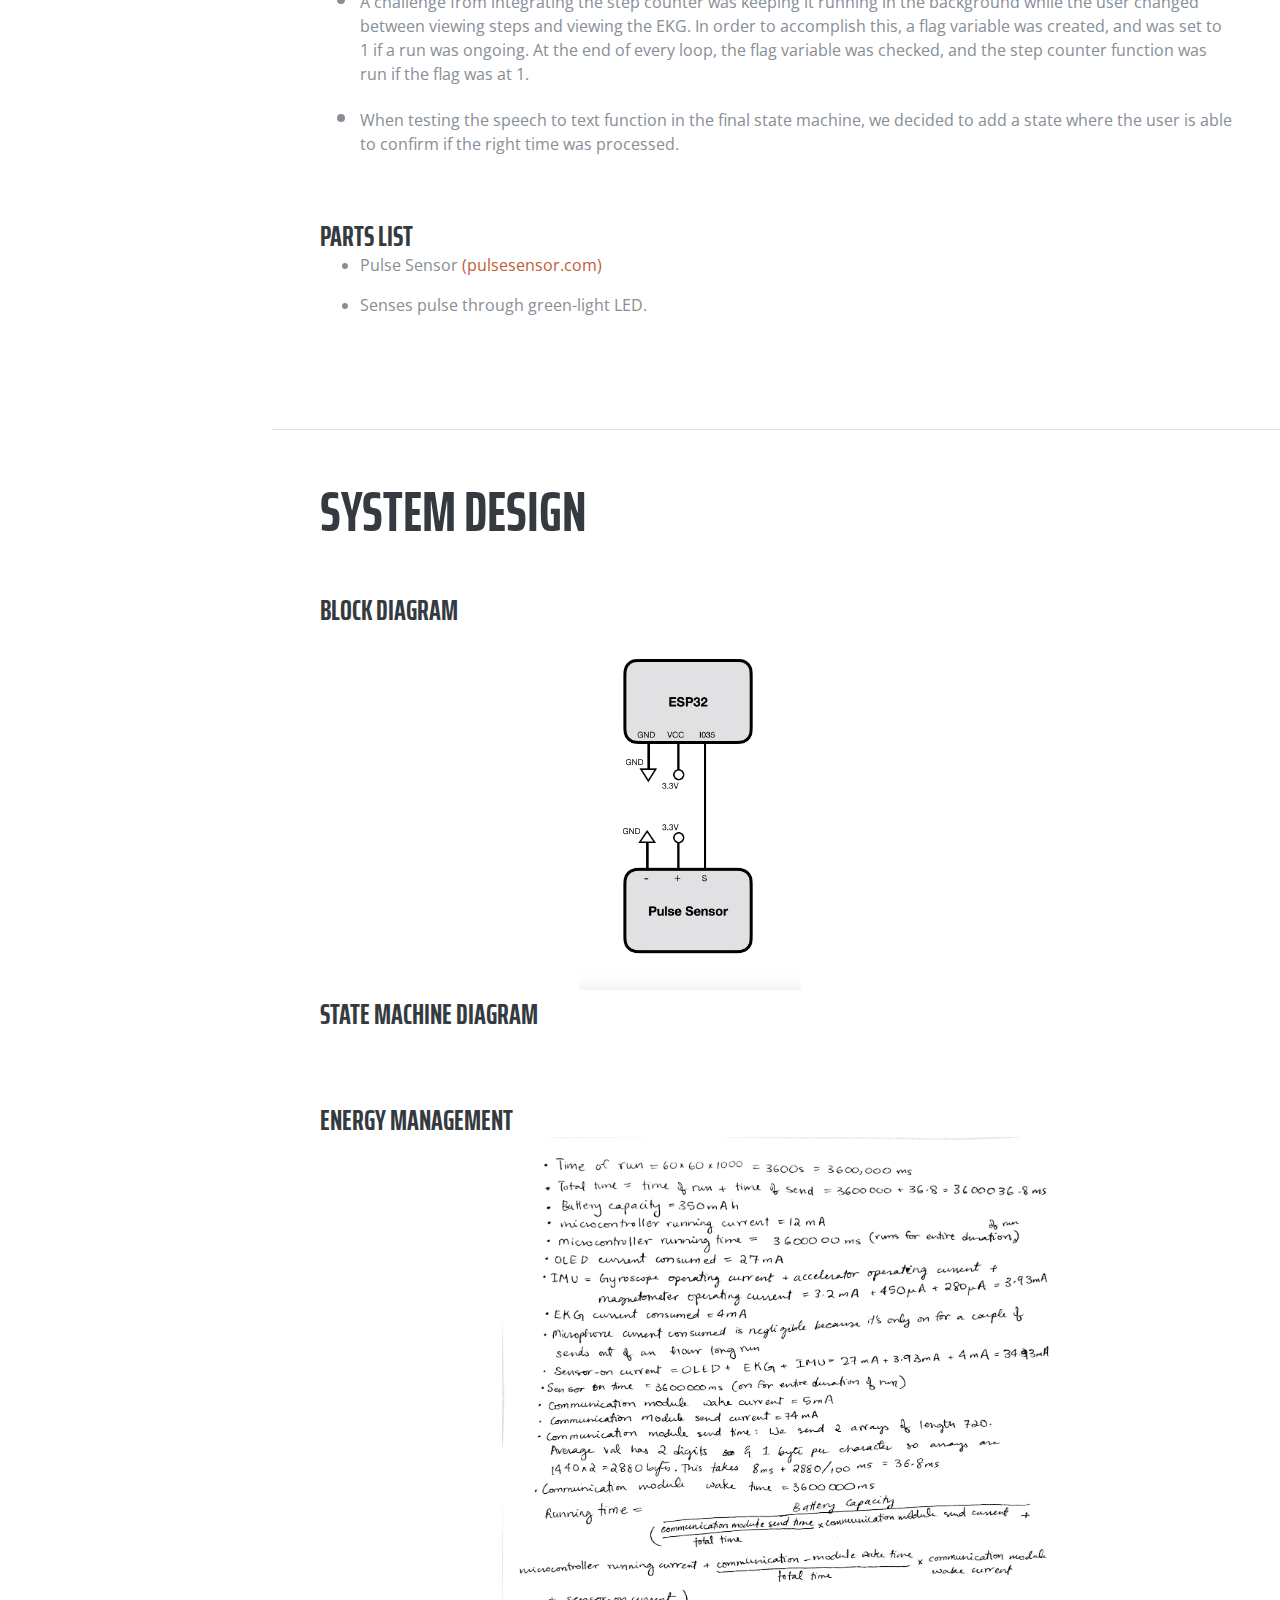
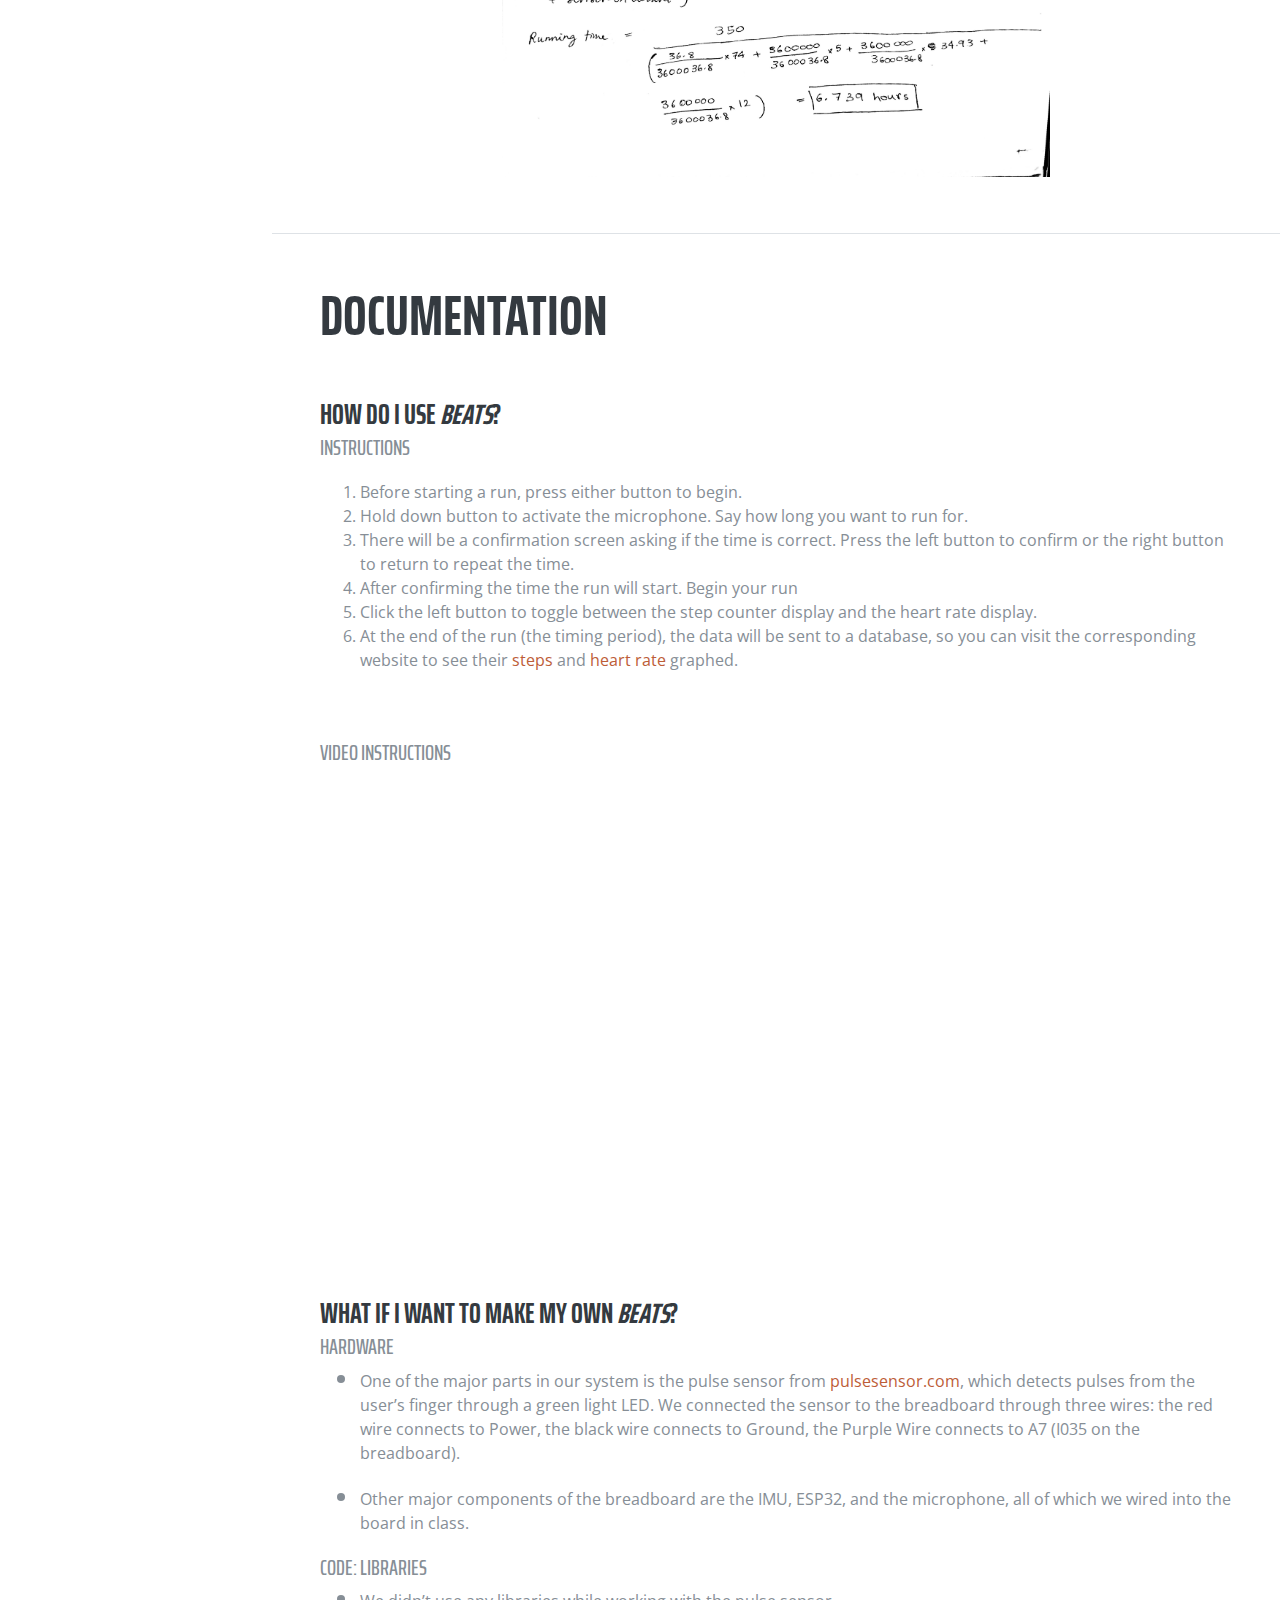
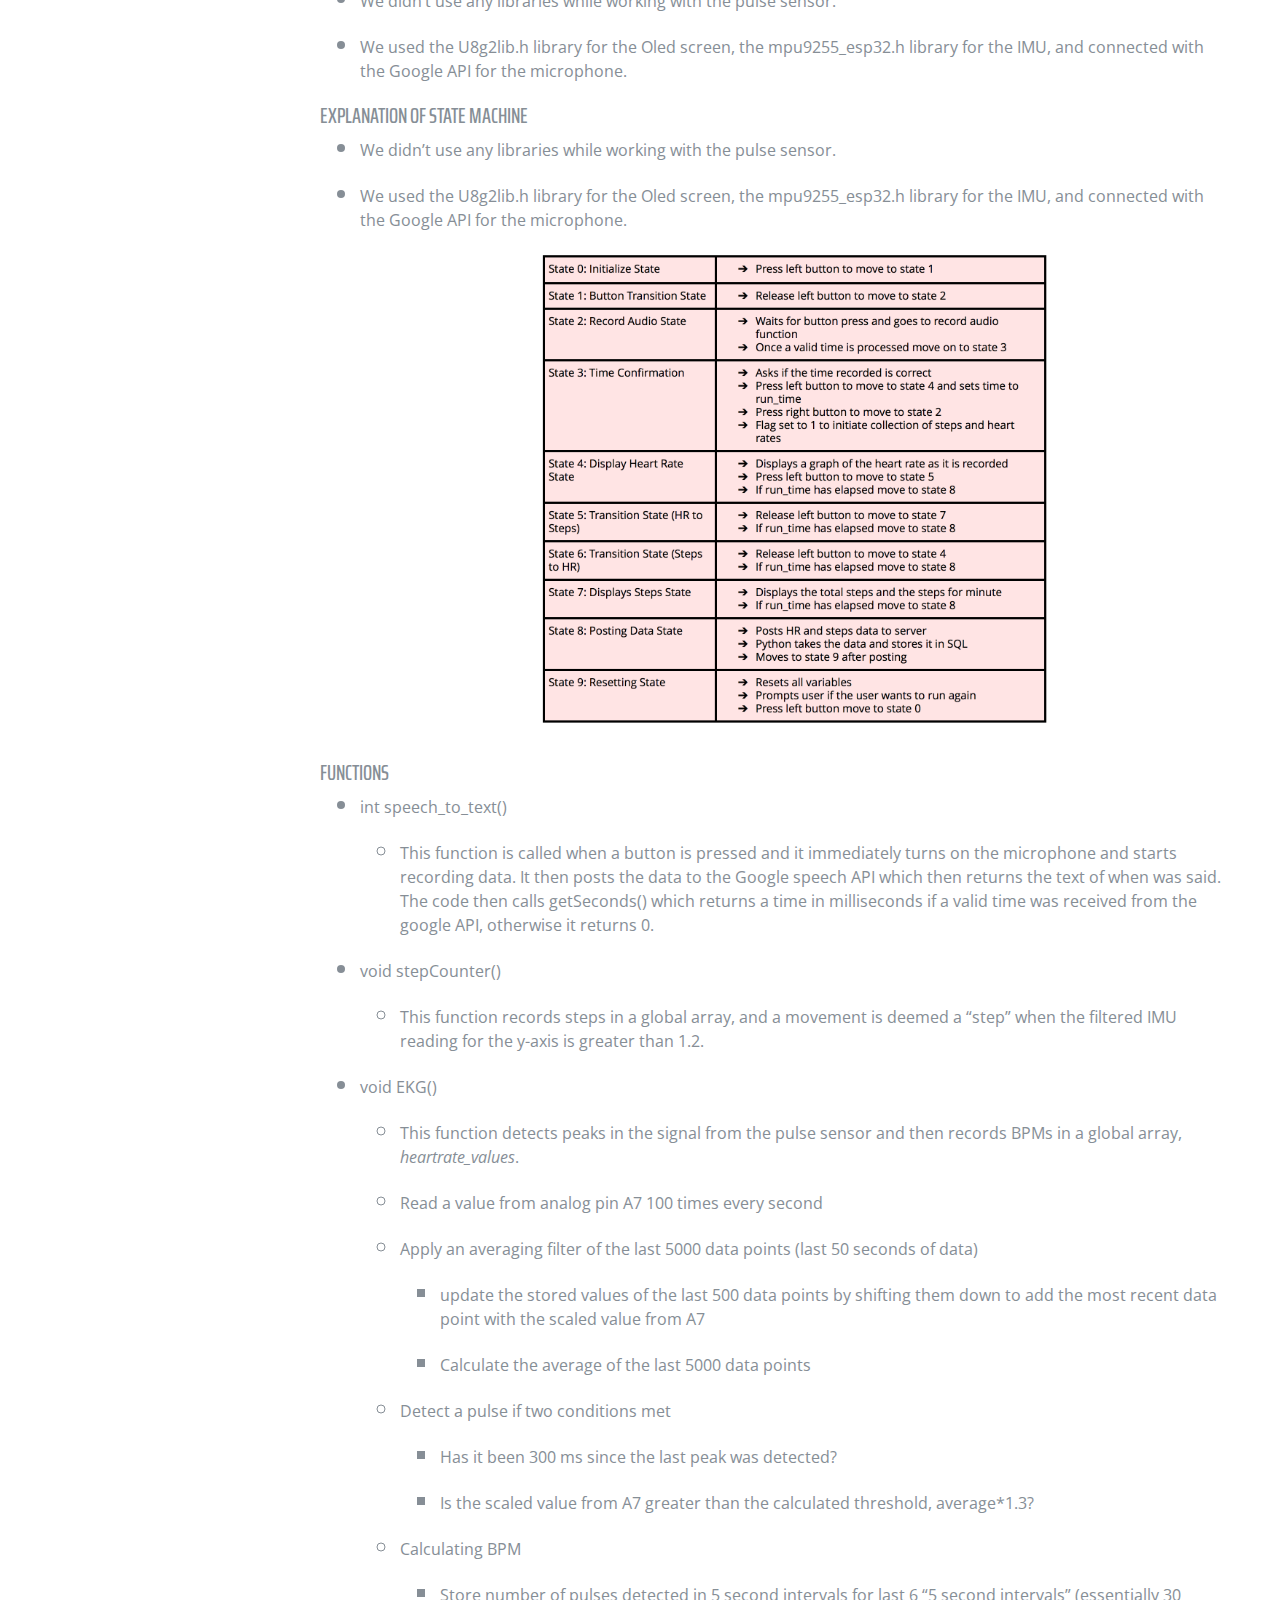
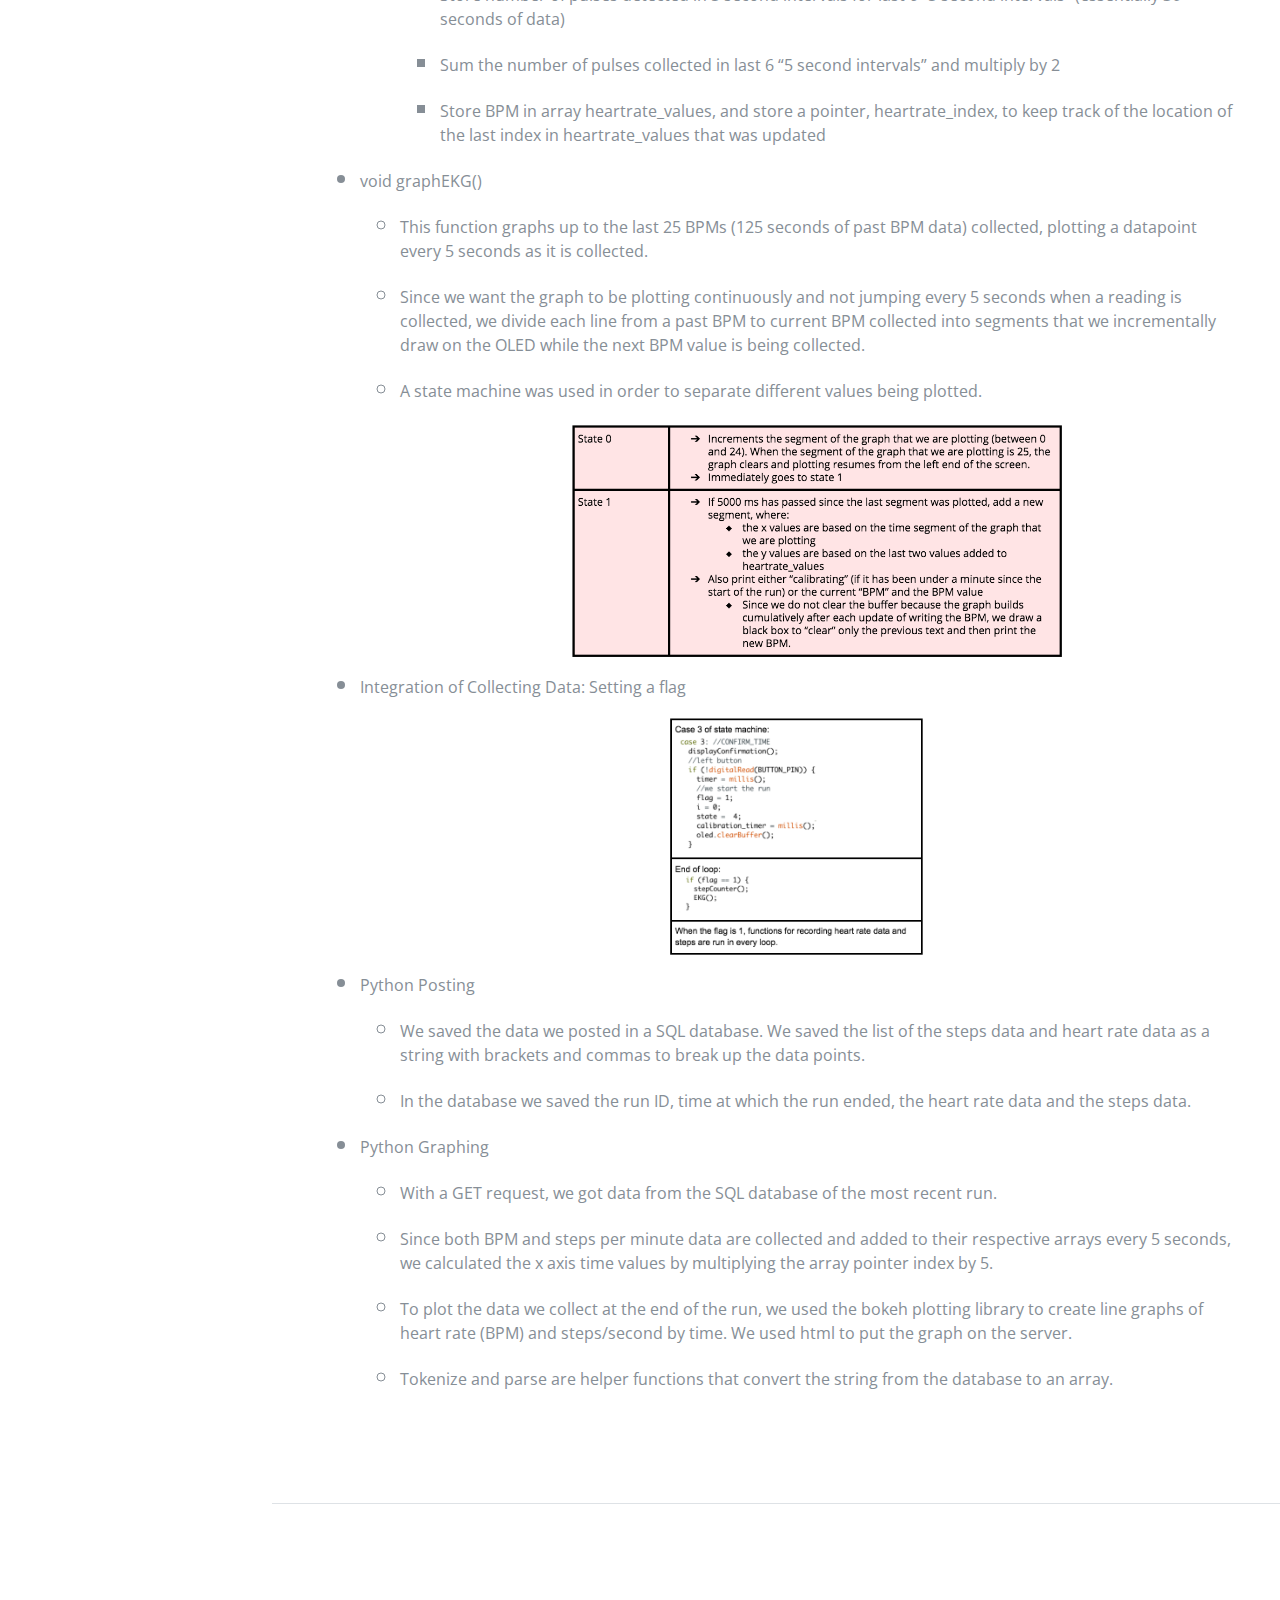
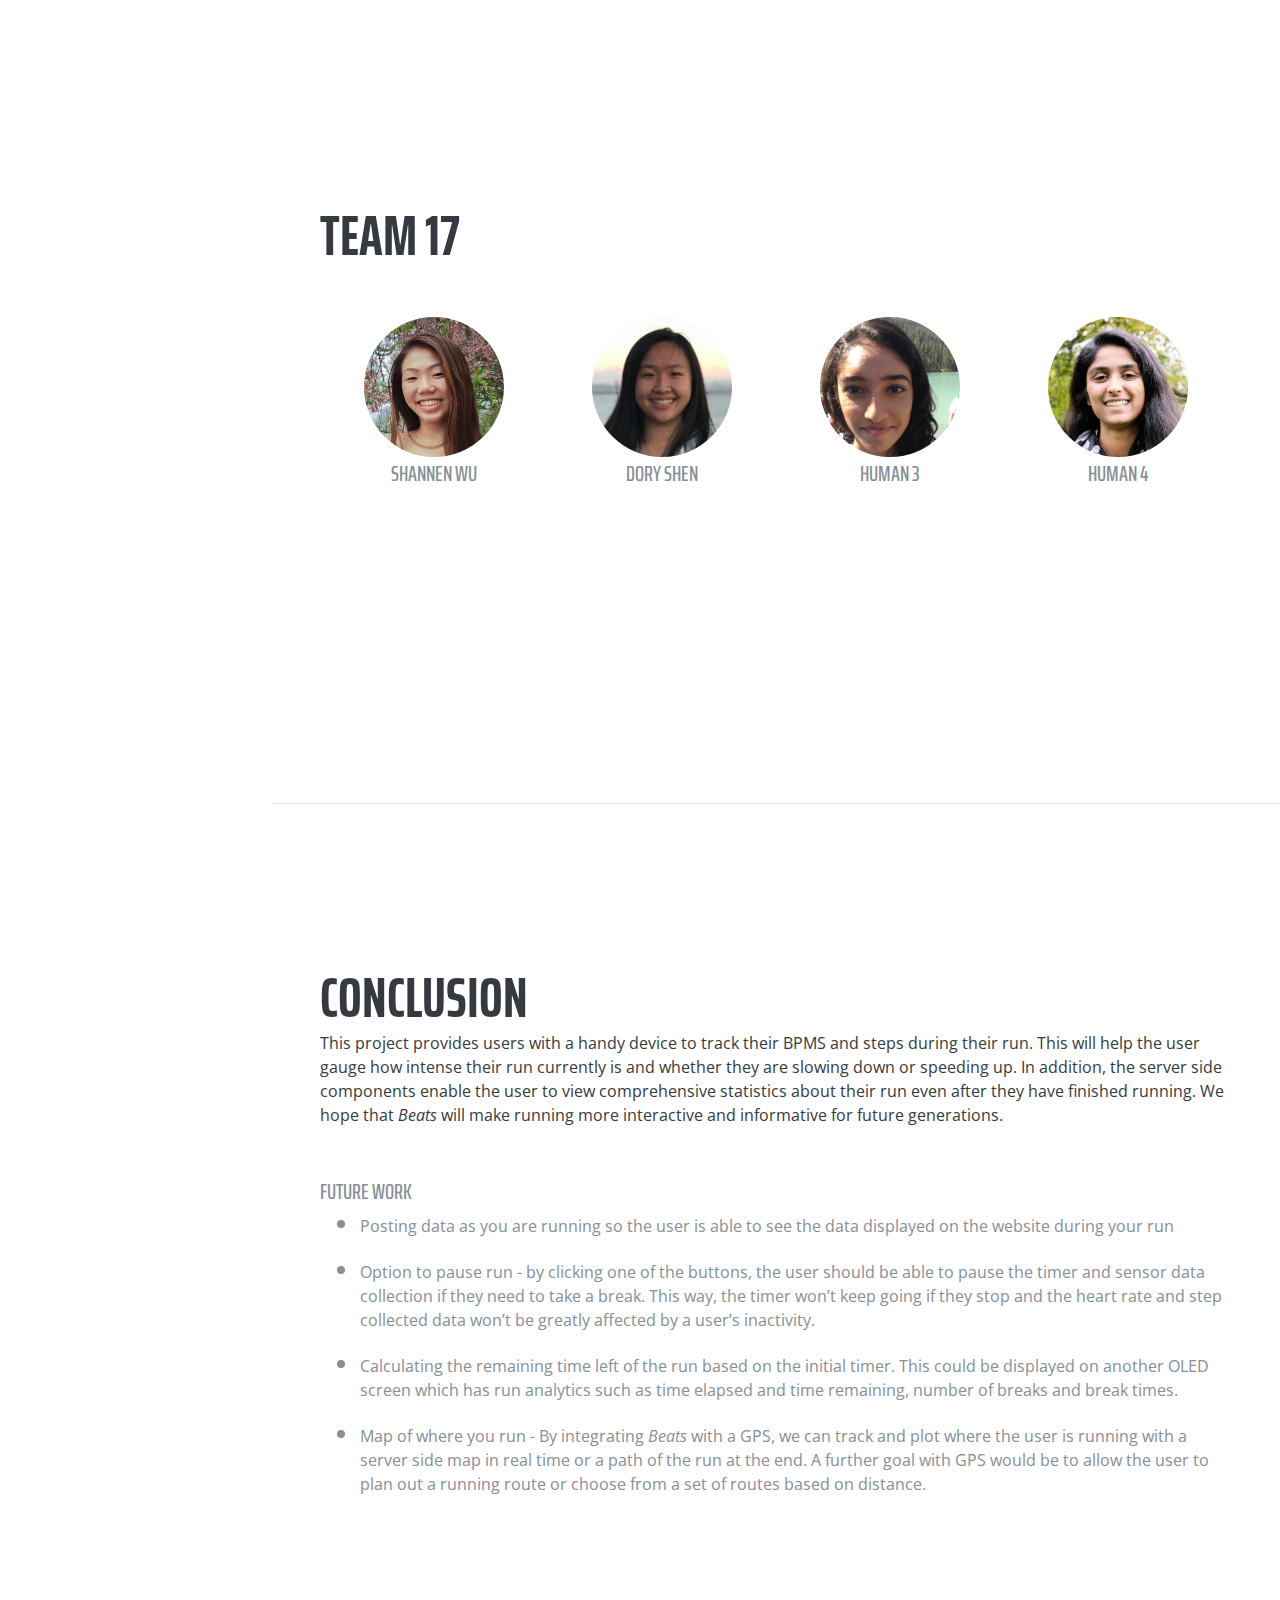
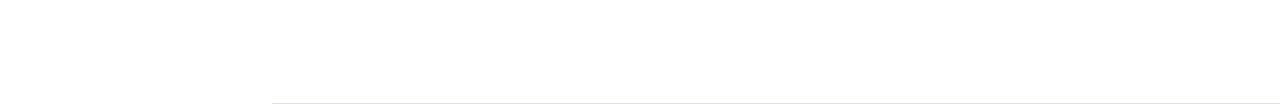
==== commit a0332077: "final" ====
--- a/index.html
+++ b/index.html
@@ -3,267 +3,444 @@
 
 
 
-  <head>
-
-    <meta charset="utf-8">
-    <meta name="viewport" content="width=device-width, initial-scale=1, shrink-to-fit=no">
-    <meta name="description" content="">
-    <meta name="author" content="">
-
-    <title>Heartbreaker</title>
-
-    <!-- Bootstrap core CSS -->
-    <link href="vendor/bootstrap/css/bootstrap.min.css" rel="stylesheet">
-
-    <!-- Custom fonts for this template -->
-    <link href="https://fonts.googleapis.com/css?family=Saira+Extra+Condensed:100,200,300,400,500,600,700,800,900" rel="stylesheet">
-    <link href="https://fonts.googleapis.com/css?family=Open+Sans:300,300i,400,400i,600,600i,700,700i,800,800i" rel="stylesheet">
-    <link href="vendor/font-awesome/css/font-awesome.min.css" rel="stylesheet">
-    <link href="vendor/devicons/css/devicons.min.css" rel="stylesheet">
-    <link href="vendor/simple-line-icons/css/simple-line-icons.css" rel="stylesheet">
-<!--     <link href="//maxcdn.bootstrapcdn.com/bootstrap/3.3.1/css/bootstrap.min.css" rel="stylesheet">
-    <script src="//maxcdn.bootstrapcdn.com/bootstrap/3.3.1/js/bootstrap.min.js"> </script>
- -->
-    <!-- Custom styles for this template -->
-    <link href="css/resume.min.css" rel="stylesheet">
-
-  </head>
-
-  <body id="page-top">
-
-    <nav class="navbar navbar-expand-lg navbar-dark bg-primary fixed-top" id="sideNav">
-      <a class="navbar-brand js-scroll-trigger" href="#page-top">
-        <span class="d-block d-lg-none">
-          HEARTBREAKER
-          <!-- <img class="img-fluid" src="img/hbg.jpg" alt=""> -->
-        </span>
-        <span class="d-none d-lg-block">
-          <img class="img-fluid img-profile rounded-circle mx-auto mb-2" src="img/heart.jpg" alt="">
-        </span>
-      </a>
-      <button class="navbar-toggler" type="button" data-toggle="collapse" data-target="#navbarSupportedContent" aria-controls="navbarSupportedContent" aria-expanded="false" aria-label="Toggle navigation">
-        <span class="navbar-toggler-icon"></span>
-      </button>
-      <div class="collapse navbar-collapse" id="navbarSupportedContent">
-        <ul class="navbar-nav">
-          <li class="nav-item">
-            <a class="nav-link js-scroll-trigger" href="#about">Overview</a>
-          </li>
-          <li class="nav-item">
-            <a class="nav-link js-scroll-trigger" href="#experience">Overall Design</a>
-          </li>
-          <li class="nav-item">
-            <a class="nav-link js-scroll-trigger" href="#education">System Design</a>
-          </li>
-          <li class="nav-item">
-            <a class="nav-link js-scroll-trigger" href="#skills">Documentation</a>
-          </li>
-          <li class="nav-item">
-            <a class="nav-link js-scroll-trigger" href="#interests">Team 17</a>
-          </li>
-<!--           <li class="nav-item">
-            <a class="nav-link js-scroll-trigger" href="#awards">Awards</a>
-          </li>
- -->        </ul>
-      </div>
-    </nav>
-
-    <div class="container-fluid p-0">
-
-      <section class="resume-section p-3 p-lg-5 d-flex d-column" id="about">
-        <div class="my-auto">
-          <h1 class="mb-0">Heart
-            <span class="text-primary">Breaker</span>
-          </h1>
-          <div class="subheading mb-5"> Flex your heart
+<head>
+
+  <meta charset="utf-8">
+  <meta name="viewport" content="width=device-width, initial-scale=1, shrink-to-fit=no">
+  <meta name="description" content="">
+  <meta name="author" content="">
+
+  <title>Beats</title>
+
+  <!-- Bootstrap core CSS -->
+  <link href="vendor/bootstrap/css/bootstrap.min.css" rel="stylesheet">
+
+  <!-- Custom fonts for this template -->
+  <link href="https://fonts.googleapis.com/css?family=Saira+Extra+Condensed:100,200,300,400,500,600,700,800,900" rel="stylesheet">
+  <link href="https://fonts.googleapis.com/css?family=Open+Sans:300,300i,400,400i,600,600i,700,700i,800,800i" rel="stylesheet">
+  <link href="vendor/font-awesome/css/font-awesome.min.css" rel="stylesheet">
+  <link href="vendor/devicons/css/devicons.min.css" rel="stylesheet">
+  <link href="vendor/simple-line-icons/css/simple-line-icons.css" rel="stylesheet">
+
+  <!-- Custom styles for this template -->
+  <link href="css/resume.min.css" rel="stylesheet">
+  <link rel="icon" href="img/favicon.ico">
+
+</head>
+
+<body id="page-top">
+
+  <nav class="navbar navbar-expand-lg navbar-dark bg-primary fixed-top" id="sideNav">
+    <a class="navbar-brand js-scroll-trigger" href="#page-top">
+      <span class="d-block d-lg-none">
+        FLEX YOUR HEART
+        <!-- <img class="img-fluid" src="img/hbg.jpg" alt=""> -->
+      </span>
+      <span class="d-none d-lg-block">
+        <img class="img-fluid img-profile rounded-circle mx-auto mb-2" src="img/heart.jpg" alt="">
+      </span>
+    </a>
+    <button class="navbar-toggler" type="button" data-toggle="collapse" data-target="#navbarSupportedContent" aria-controls="navbarSupportedContent" aria-expanded="false" aria-label="Toggle navigation">
+      <span class="navbar-toggler-icon"></span>
+    </button>
+    <div class="collapse navbar-collapse" id="navbarSupportedContent">
+      <ul class="navbar-nav">
+        <li class="nav-item">
+          <a class="nav-link js-scroll-trigger" href="#about">Overview</a>
+        </li>
+        <li class="nav-item">
+          <a class="nav-link js-scroll-trigger" href="#experience">Overall Design</a>
+        </li>
+        <li class="nav-item">
+          <a class="nav-link js-scroll-trigger" href="#education">System Design</a>
+        </li>
+        <li class="nav-item">
+          <a class="nav-link js-scroll-trigger" href="#skills">Documentation</a>
+        </li>
+        <li class="nav-item">
+          <a class="nav-link js-scroll-trigger" href="#interests">Team 17</a>
+        </li>
+        <li class="nav-item">
+          <a class="nav-link js-scroll-trigger" href="#awards">Conclusion and Future Work</a>
+        </li>
+      </ul>
+    </div>
+  </nav>
+
+  <div class="container-fluid p-0">
+
+    <section class="resume-section p-3 p-lg-5 d-flex d-column" id="about">
+      <div class="my-auto">
+        <h1 class="mb-0">
+          <span class="text-primary">Beats</span>
+        </h1>
+        <div class="subheading mb-5"> A new kind of rhythm
+        </div>
+        <p class="mb-5"> <a href = "https://youtu.be/WekyjXIR7fY"><i>Beats</i></a> is a running pal that aids in understanding the efficiency and intensity of your running. View your real-time BPM, step count, and steps per minute during your run! After you’re done, head over to our website to see analytics and visualizations, including graphs of your <a href = "http://iesc-s1.mit.edu/608dev/sandbox/doryshen/heartRate/heartRate.py?type=ekg"> BPM</a> and <a href = "http://iesc-s1.mit.edu/608dev/sandbox/doryshen/heartRate/heartRate.py?type=ekg"> steps</a> across your workout. 
+        </p>
+      </div>
+    </section>
+
+    <section class="resume-section p-3 p-lg-5 d-flex flex-column" id="experience">
+      <div class="my-auto">
+        <h2 class="mb-5">Overall Design</h2>
+
+        <div class="resume-item d-flex flex-column flex-md-row mb-5">
+          <div class="resume-content mr-auto">
+            <h3 class="mb-0">Design Decisions and Rationale</h3>
+            <div class="subheading mb-3">OLED TOGGLE
+              <ul>
+                <li><p class = "bullet">The user is able to access their fitness data during their run, which is done by displaying the information/graphs on the OLED.</p>
+                </li>
+                <li><p class = "bullet">Since the heart rate and pace/distance are both important pieces of information, we decided to show the user both of these by toggling between two screens. One displays total steps and steps/min, the other displays current heart rate and a graph of the user’s BPM over the last 2 minutes so they can see the trend. </p>
+                </li>
+              </ul>
+            </div>
+            <div class="subheading mb-3">PLOTTING HEART RATE
+              <ul>
+                <li><p class = "bullet">Once we collected the signal from the pulse sensor and calculated the BPM, we had to decide what exactly to plot. Initially we had envisioned a typical EKG graph plotting each pulse. Then we realised that someone using the device while running would not be able to glean much from that kind of graph. It would be better to see it in terms of BPM, and the trend in BPM over the past few minutes. 
+                </p>
+              </li>
+            </ul>
           </div>
-          <p class="mb-5">a fitness pal that will break your heart (literally, and maybe even figuratively. rip) </p>
-          <ul class="list-inline list-social-icons mb-0">
-            <li class="list-inline-item">
-              <a href="#">
-                <span class="fa-stack fa-lg">
-                  <i class="fa fa-circle fa-stack-2x"></i>
-                  <i class="fa fa-facebook fa-stack-1x fa-inverse"></i>
-                </span>
-              </a>
-            </li>
-            <li class="list-inline-item">
-              <a href="#">
-                <span class="fa-stack fa-lg">
-                  <i class="fa fa-circle fa-stack-2x"></i>
-                  <i class="fa fa-twitter fa-stack-1x fa-inverse"></i>
-                </span>
-              </a>
-            </li>
-            <li class="list-inline-item">
-              <a href="#">
-                <span class="fa-stack fa-lg">
-                  <i class="fa fa-circle fa-stack-2x"></i>
-                  <i class="fa fa-linkedin fa-stack-1x fa-inverse"></i>
-                </span>
-              </a>
-            </li>
-            <li class="list-inline-item">
-              <a href="#">
-                <span class="fa-stack fa-lg">
-                  <i class="fa fa-circle fa-stack-2x"></i>
-                  <i class="fa fa-github fa-stack-1x fa-inverse"></i>
-                </span>
-              </a>
+          <div class="subheading mb-3">SERVER SIDE GRAPHS
+            <ul>
+              <li><p class = "bullet">Once a runner finishes their run, it’s extremely useful to look at the consolidated steps/min and heart rate data across the entire run to identify trends. This is done by sending the data to the server at the end of each run and displaying heart rate by time and steps/min by time graphs for the user to see on the server. This seems pretty useful to visualise information from the run and compare different points in the run. 
+              </p>
             </li>
           </ul>
         </div>
-      </section>
-
-      <section class="resume-section p-3 p-lg-5 d-flex flex-column" id="experience">
-        <div class="my-auto">
-          <h2 class="mb-5">Overall Design</h2>
-
-          <div class="resume-item d-flex flex-column flex-md-row mb-5">
-            <div class="resume-content mr-auto">
-              <h3 class="mb-0">Challenges</h3>
-              <!-- <div class="subheading mb-3">Intelitec Solutions</div> -->
-              <p>Dude. What was NOT challenging about this project.</p>
-            </div>
+      </div>
+    </div>
+    <div class="resume-item d-flex flex-column flex-md-row mb-5">
+      <div class="resume-content mr-auto">
+        <h3 class="mb-0">Challenges</h3>
+        <div class="subheading mb-3">FINGER-CLIP HEART RATE SENSOR
+          <ul>
+            <li><p class = "bullet">One of the biggest challenges with the finger rate sensor was positioning it in a consistent location with each sampling. In order to overcome this challenge, we had to utilize velcro to place the sensor on the center of the user’s finger. Consistency was particularly important during the run, as if the position of the sensor on the user’s finger changed while they were running, then the average of the readings would also be impacted and therefore change the threshold at which the signal must be in order to be detected as a pulse.</p>
+            </li>
+            <li><p class = "bullet">Another big challenge with the finger rate sensor was filtering out noise. Since the sensor detects light, exposure to external light would cause the signal to be higher. Therefore, we created a cloth covering that we attached to the velcro that kept the sensor in place. This ensured that little light reached the pulse sensor, therefore preventing added noise.</p>
+            </li>
+            <li><p class = "bullet">The pin for the EKG broke off from the wire during one of the initial weeks of working on the project. This made it difficult to insert it into the breadboard since the wire tip was frayed. We soldered the end of the wire back to fix this.</p>
+            </li>
+          </ul>
+        </div>
+        <div class="subheading mb-3">PULSE DETECTION 
+          <ul>
+            <li><p class = "bullet">In order to detect pulses, we needed to find a threshold at which, if the signal was higher than this given threshold, we would indicate that we had detected a pulse. It was difficult to find this threshold as the sensitivity of the sensor meant that the raw readings varied in magnitude. We tested out a few different values for the threshold and decided on 1.3*average.
+            </p>
+          </li>
+          <li><p class = "bullet">In order to deal with the variance in magnitude of the readings, we decided to use an averaging filter over the last minute of data.
+          </p>
+          <li><p class = "bullet">Averaging filter for raw data:
+            <ul>
+              <li><p class = "bullet"> We had to figure out how long to collect an average over past data. Since it took a while to get an accurate threshold, we needed to test different time periods and found that after about the first minute, the readings evened out.</p>
+              </li>
+              <li><p class = "bullet"> Hence our average, and hence the threshold we calculate, would be adjusted if the user’s heart rate went up while running so we could measure the correct number of pulses.</p>
+              </li>
+            </ul>
+          </p>
+        </li>
+        <li><p class = "bullet">Calculate BPM:
+          <ul>
+            <li><p class = "bullet"> This could be done by counting the number of pulses recorded in a minute, but we wanted to update faster. First we just multiplied the pulses counted in 10 seconds by 6.</p>
+            </li>
+            <li><p class = "bullet"> We wanted a more accurate reading and quick update so we used an averaging filter. We store number of pulses detected in 5 second intervals for last 6 “5 second intervals”. </p>
+            </li>
+            <li><p class = "bullet"> Then we add the six together and multiply by 2 (30*2 = 60) to get BPM. This updates the value every 5 seconds but it also averages it across the past 30 seconds so faulty readings won’t throw the BPM measurement off too much. </p>
+            </li>
+          </ul>
+        </p>
+      </li>
+    </ul>
+  </div>
+  <div class="subheading mb-3">DISPLAYING HEART RATE GRAPH ON OLED
+    <ul>
+      <li><p class = "bullet">One challenge we had with displaying the graph on the OLED is how often we could plot points onto the OLED. Originally, we wanted to continuously plot points onto the OLED. However, we soon realized that while we were plotting pixels, heart rate data was not being collected. Therefore, we had to prioritize collecting heart rate data over plotting it, and reduced the plotting rate to once every five seconds. </p>
+      </li>
+    </ul>
+  </div>
+  <div class="subheading mb-3"> IMU
+    <ul>
+      <li><p class = "bullet">Setting the correct threshold so we don’t overcount or undercount steps. Decided on y > 1.2 </p>
+      </li>
+    </ul>
+  </div>
+  <div class="subheading mb-3"> DISPLAYING GRAPH ON WEBSITE
+    <ul>
+      <li><p class = "bullet">A challenge we came across when posting from the ESP32 to display the the steps and heart rate data on was putting graphs on the website. Originally, we were going to use MatPlotLib in to generate an image and store it, and then post the saved image on the website. However, we found out that by using Bokeh Plotting the graph will display with a get request. </p>
+      </li>
+    </ul>
+  </div>
+  <div class="subheading mb-3"> INTEGRATION
+    <ul>
+      <li><p class = "bullet">A challenge from integrating the step counter was keeping it running in the background while the user changed between viewing steps and viewing the EKG. In order to accomplish this, a flag variable was created, and was set to 1 if a run was ongoing. At the end of every loop, the flag variable was checked, and the step counter function was run if the flag was at 1. </p>
+      </li>
+      <li><p class = "bullet">When testing the speech to text function in the final state machine, we decided to add a state where the user is able to confirm if the right time was processed. </p>
+      </li>
+    </ul>
+  </div>
+  <!-- <p>Dude. What was NOT challenging about this project.</p> -->
+</div>
+</div>
+
+<div class="resume-item d-flex flex-column flex-md-row mb-5">
+  <div class="resume-content mr-auto">
+    <h3 class="mb-0">Parts List</h3>
+    <ul>
+      <li><p class = "bullet">Pulse Sensor <a href="https://pulsesensor.com/">(pulsesensor.com)</a> </p>
+      </li>
+      <li><p class = "bullet">Senses pulse through green-light LED.</p>
+      </li>
+    </ul>
+  </div>
+</div>
+</div>
+
+</section>
+
+<section class="resume-section p-3 p-lg-5 d-flex flex-column" id="education">
+  <div class="my-auto">
+    <h2 class="mb-5">System Design</h2>
+
+    <div class="resume-item d-flex flex-column flex-md-row mb-5">
+      <div class="resume-content mr-auto">
+        <h3 class="mb-0">Block Diagram</h3>
+        <div class="resume-item d-flex flex-column flex-md-row">
+          <img class="img-fluid mx-auto mb-2 machine" src="img/machine.png" alt="">
+        </div>
+        <h3 class="mb-0">State Machine Diagram</h3>
+        <img class="img-fluid mx-auto mb-2 state" src="img/state.png" alt="">
+      </div>
+    </div>
+
+    <div class="resume-item d-flex flex-column flex-md-row">
+      <div class="resume-content mr-auto">
+        <h3 class="mb-0">Energy Management</h3>
+        <div class="resume-item d-flex flex-column flex-md-row">
+          <img class="img-fluid mx-auto mb-2 energy" src="img/energy.jpg" alt="">
+        </div>
+      </div>
+    </div>
+
+  </div>
+</section>
+
+<section class="resume-section p-3 p-lg-5 d-flex flex-column" id="skills">
+  <div class="my-auto">
+    <h2 class="mb-5">Documentation</h2>
+
+    <div class="resume-item d-flex flex-column flex-md-row mb-5">
+      <div class="resume-content mr-auto">
+        <h3 class="mb-0">How do I use <i>Beats</i>?</h3>
+        <div class="subheading mb-3">Instructions</div>
+        <ol type="1">
+          <li>Before starting a run, press either button to begin.</li>
+          <li>Hold down button to activate the microphone. Say how long you want to run for.</li>
+          <li>There will be a confirmation screen asking if the time is correct. Press the left button to confirm or the right button to return to repeat the time. </li>
+          <li>After confirming the time the run will start. Begin your run</li>
+          <li>Click the left button to toggle between the step counter display and the heart rate display.</li>
+          <li>At the end of the run (the timing period), the data will be sent to a database, so you can visit the corresponding website to see their <a href = "http://iesc-s1.mit.edu/608dev/sandbox/doryshen/heartRate/heartRate.py?type=ekg"> steps</a> and <a href = "http://iesc-s1.mit.edu/608dev/sandbox/doryshen/heartRate/heartRate.py?type=ekg"> heart rate</a> graphed.</li>
+        </ol>
+      </div>
+    </div>
+    <div class="subheading mb-3">Video Instructions</div>
+    <div class="embed-responsive embed-responsive-16by9">
+      <iframe width="420" height="315" src="https://www.youtube.com/embed/WekyjXIR7fY" frameborder="0" allowfullscreen></iframe>
+    </div>
+  </div>
+  <div class="resume-item d-flex flex-column flex-md-row mb-5">
+    <div class="resume-content mr-auto">
+      <h3 class="mb-0">What if I want to make my own <i>Beats</i>?</h3>
+      <div class="subheading mb-3">Hardware
+        <ul>
+          <li><p class = "bullet"> One of the major parts in our system is the pulse sensor from <a href="https://pulsesensor.com/">pulsesensor.com</a>, which detects pulses from the user’s finger through a green light LED. We connected the sensor to the breadboard through three wires: the red wire connects to Power, the black wire connects to Ground, the Purple Wire connects to A7 (I035 on the breadboard).</p>
+          </li>
+          <li><p class = "bullet">Other major components of the breadboard are the IMU, ESP32, and the microphone, all of which we wired into the board in class.</p>
+          </li>
+        </ul>
+      </div>
+      <div class="subheading mb-3">Code: Libraries
+        <ul>
+          <li><p class = "bullet">We didn’t use any libraries while working with the pulse sensor. </p>
+          </li>
+          <li><p class = "bullet">We used the U8g2lib.h library for the Oled screen, the mpu9255_esp32.h library for the IMU, and connected with the Google API for the microphone. </p>
+          </li>
+        </ul> 
+      </div>
+      <div class="subheading mb-3">Explanation of State Machine
+        <ul>
+          <li><p class = "bullet">We didn’t use any libraries while working with the pulse sensor. </p>
+          </li>
+          <li><p class = "bullet">We used the U8g2lib.h library for the Oled screen, the mpu9255_esp32.h library for the IMU, and connected with the Google API for the microphone. </p>
+          </li>
+          <div class="resume-item d-flex flex-column flex-md-row">
+            <img class="img-fluid mx-auto mb-2 pink" src="img/pink_states.png" alt="">
           </div>
-
-          <div class="resume-item d-flex flex-column flex-md-row mb-5">
-            <div class="resume-content mr-auto">
-              <h3 class="mb-0">Parts List</h3>
-              <!-- <div class="subheading mb-3">Intelitec Solutions</div> -->
-              <p>Capitalize on low hanging fruit to identify a ballpark value added activity to beta test. Override the digital divide with additional clickthroughs from DevOps. Nanotechnology immersion along the information highway will close the loop on focusing solely on the bottom line.</p>
-            </div>
+        </div>
+        <div class="subheading mb-3">Functions
+          <ul>
+            <li><p class = "bullet">int speech_to_text() </p>
+              <ul>
+                <li><p class = "bullet">This function is called when a button is pressed and it immediately turns on the microphone and starts recording data. It then posts the data to the Google speech API which then returns the text of when was said. The code then calls getSeconds() which returns a time in milliseconds if a valid time was received from the google API, otherwise it returns 0.</p>
+                </li>
+              </ul>
+            </li>
+            <li><p class = "bullet">void stepCounter() </p>
+              <ul>
+                <li><p class = "bullet">This function records steps in a global array, and a movement is deemed a “step” when the filtered IMU reading for the y-axis is greater than 1.2. </p>
+                </li>
+              </ul>
+            </li>
+            <li><p class = "bullet">void EKG() </p>
+              <ul>
+                <li><p class = "bullet">This function detects peaks in the signal from the pulse sensor and then records BPMs in a global array, <i>heartrate_values</i>. </p>
+                </li>
+                <li><p class = "bullet">Read a value from analog pin A7 100 times every second </p>
+                </li>
+                <li><p class = "bullet">Apply an averaging filter of the last 5000 data points (last 50 seconds of data) </p>
+                  <ul>
+                    <li><p class = "bullet">update the stored values of the last 500 data points by shifting them down to add the most recent data point with the scaled value from A7 </p>
+                    </li>
+                    <li><p class = "bullet">Calculate the average of the last 5000 data points </p>
+                    </li>
+                  </ul>
+                </li>
+                <li><p class = "bullet">Detect a pulse if two conditions met </p>
+                  <ul>
+                    <li><p class = "bullet">Has it been 300 ms since the last peak was detected? </p>
+                    </li>
+                    <li><p class = "bullet">Is the scaled value from A7 greater than the calculated threshold, average*1.3? </p>
+                    </li>
+                  </ul>
+                </li>
+                <li><p class = "bullet">Calculating BPM</p>
+                  <ul>
+                    <li><p class = "bullet">Store number of pulses detected in 5 second intervals for last 6 “5 second intervals” (essentially 30 seconds of data)</p>
+                    </li>
+                    <li><p class = "bullet">Sum the number of pulses collected in last 6 “5 second intervals” and multiply by 2 </p>
+                    </li>
+                    <li><p class = "bullet">Store BPM in array heartrate_values, and store a pointer, heartrate_index, to keep track of the location of the last index in heartrate_values that was updated </p>
+                    </li>
+                  </ul>
+                </li>
+              </ul>
+            </li>
+            <li><p class = "bullet">void graphEKG() </p>
+              <ul>
+                <li><p class = "bullet">This function graphs up to the last 25 BPMs (125 seconds of past BPM data) collected, plotting a datapoint every 5 seconds as it is collected.</p>
+                </li>
+                <li><p class = "bullet">Since we want the graph to be plotting continuously and not jumping every 5 seconds when a reading is collected, we divide each line from a past BPM to current BPM collected into segments that we incrementally draw on the OLED while the next BPM value is being collected.</p>
+                </li>
+                <li><p class = "bullet">A state machine was used in order to separate different values being plotted.</p>
+                </li>
+                <div class="resume-item d-flex flex-column flex-md-row">
+                  <img class="img-fluid mx-auto mb-2 pink" src="img/ekg_graph.png" alt="">
+                </div>
+              </ul>
+            </li>
+            <li><p class = "bullet">Integration of Collecting Data: Setting a flag </p>
+              <div class="resume-item d-flex flex-column flex-md-row">
+                <img class="img-fluid mx-auto mb-2 machine" src="img/flag.png" alt="">
+              </div>
+            </li>
+            <li><p class = "bullet">Python Posting </p>
+              <ul>
+                <li><p class = "bullet">We saved the data we posted in a SQL database. We saved the list of the steps data and heart rate data as a string with brackets and commas to break up the data points.</p>
+                </li>
+                <li><p class = "bullet">In the database we saved the run ID, time at which the run ended, the heart rate data and the steps data.</p>
+                </ul>
+              </li>
+              <li><p class = "bullet">Python Graphing </p>
+                <ul>
+                  <li><p class = "bullet">With a GET request, we got data from the SQL database of the most recent run.</p>
+                  </li>
+                  <li><p class = "bullet">Since both BPM and steps per minute data are collected and added to their respective arrays every 5 seconds, we calculated the x axis time values by multiplying the array pointer index by 5.</p>
+                  </li>
+                  <li><p class = "bullet">To plot the data we collect at the end of the run, we used the bokeh plotting library to create line graphs of heart rate (BPM) and steps/second by time. We used html to put the graph on the server. </p>
+                  </li>
+                  <li><p class = "bullet">Tokenize and parse are helper functions that convert the string from the database to an array.</p>
+                  </li>
+                </ul>
+              </li>
+            </ul> 
           </div>
-        </div>
-
-      </section>
-
-      <section class="resume-section p-3 p-lg-5 d-flex flex-column" id="education">
-        <div class="my-auto">
-          <h2 class="mb-5">System Design</h2>
-
-          <div class="resume-item d-flex flex-column flex-md-row mb-5">
-            <div class="resume-content mr-auto">
-              <h3 class="mb-0">Insert diagrams here</h3>
-              <div class="subheading mb-3">Block Diagram</div>
-              <div class="subheading mb-3">State Machine Diagram</div>
-
-            </div>
-          </div>
-
-          <div class="resume-item d-flex flex-column flex-md-row">
-            <div class="resume-content mr-auto">
-              <h3 class="mb-0">Energy Management</h3>
-              <div class="subheading mb-3">I! love! energy!</div>
-            </div>
-          </div>
-
-        </div>
-      </section>
-
-      <section class="resume-section p-3 p-lg-5 d-flex flex-column" id="skills">
-        <div class="my-auto">
-          <h2 class="mb-5">Documentation</h2>
-
-          <div class="resume-item d-flex flex-column flex-md-row mb-5">
-            <div class="resume-content mr-auto">
-              <h3 class="mb-0">How do I break my heart?</h3>
-              <!-- <div class="subheading mb-3">Intelitec Solutions</div> -->
-              <p>Run like the wind</p>
-              <p class="mb-0">Video link here</p>
-            </div>
-          </div>
-
-          <div class="resume-item d-flex flex-column flex-md-row mb-5">
-            <div class="resume-content mr-auto">
-              <h3 class="mb-0">What if I want to make my own heartbreaker?</h3>
-              <p>where documentation comes in </p>
-              <div class="subheading mb-3">Still confused? Let us explain some of our code!</div>
-            </div>
-          </div>
-
-        </div>
-        </div>
-      </section>
-
-      <section class="resume-section p-3 p-lg-5 d-flex flex-column" id="interests">
-        <div class="my-auto">
-          <h2 class="mb-5">Team 17</h2>
-          <p>joe steinmeyer is bae</p>
-          <p class="mb-0">did i stutter? </p>
-          <p> </p>
-          <div class="container marketing">
-
-        <!-- Three columns of text below the carousel -->
-        <div class="row">
-          <div class="col-lg-3">
-            <img class="rounded-circle" src="[data-uri]" alt="Generic placeholder image" width="140" height="140">
-
-            <div class="subheading mb-3">human 1</div>
-          </div><!-- /.col-lg-4 -->
-          <div class="col-lg-3">
-            <img class="rounded-circle" src="[data-uri]" alt="Generic placeholder image" width="140" height="140">
-            <div class="subheading mb-3">human 2</div>       
-          </div><!-- /.col-lg-4 -->
-          <div class="col-lg-3">
-            <img class="rounded-circle" src="[data-uri]" alt="Generic placeholder image" width="140" height="140">
-            <div class="subheading mb-3">human 1</div>
-          </div><!-- /.col-lg-4 -->
-          <div class="col-lg-3">
-            <img class="rounded-circle" src="[data-uri]" alt="Generic placeholder image" width="140" height="140">
-            <div class="subheading mb-3">human 1</div>
-          </div><!-- /.col-lg-4 -->
-        </div><!-- /.row -->
-        </div>
-      </section>
-
-<!--       <section class="resume-section p-3 p-lg-5 d-flex flex-column" id="awards">
-        <div class="my-auto">
-          <h2 class="mb-5">Awards &amp; Certifications</h2>
-          <ul class="fa-ul mb-0">
-            <li>
-              <i class="fa-li fa fa-trophy text-warning"></i>
-              Google Analytics Certified Developer</li>
-            <li>
-              <i class="fa-li fa fa-trophy text-warning"></i>
-              Mobile Web Specialist - Google Certification</li>
-            <li>
-              <i class="fa-li fa fa-trophy text-warning"></i>
-              1<sup>st</sup>
-              Place - University of Colorado Boulder - Emerging Tech Competition 2009</li>
-            <li>
-              <i class="fa-li fa fa-trophy text-warning"></i>
-              1<sup>st</sup>
-              Place - University of Colorado Boulder - Adobe Creative Jam 2008 (UI Design Category)</li>
-            <li>
-              <i class="fa-li fa fa-trophy text-warning"></i>
-              2<sup>nd</sup>
-              Place - University of Colorado Boulder - Emerging Tech Competition 2008</li>
-            <li>
-            <li>
-              <i class="fa-li fa fa-trophy text-warning"></i>
-              1<sup>st</sup>
-              Place - James Buchanan High School - Hackathon 2006</li>
-            <li>
-              <i class="fa-li fa fa-trophy text-warning"></i>
-              3<sup>rd</sup>
-              Place - James Buchanan High School - Hackathon 2005</li>
-          </ul>
-        </div>
-      </section>
- -->
-    </div>
-
-    <!-- Bootstrap core JavaScript -->
-    <script src="vendor/jquery/jquery.min.js"></script>
-    <script src="vendor/bootstrap/js/bootstrap.bundle.min.js"></script>
-
-    <!-- Plugin JavaScript -->
-    <script src="vendor/jquery-easing/jquery.easing.min.js"></script>
-
-    <!-- Custom scripts for this template -->
-    <script src="js/resume.min.js"></script>
-
-  </body>
+
+        </ul> 
+
+      </div>
+    </div>
+  </div>
+
+</div>
+</div>
+</section>
+
+<section class="resume-section p-3 p-lg-5 d-flex flex-column" id="interests">
+  <div class="my-auto">
+    <h2 class="mb-5">Team 17</h2>
+    <!-- <p>joe steinmeyer is bae</p> -->
+    <!-- <p class="mb-0">did i stutter? </p> -->
+    <p> </p>
+    <div class="container marketing">
+
+      <!-- Three columns of text below the carousel -->
+      <div class="row">
+        <div class="col-lg-3">
+          <img class="rounded-circle human-pic" src="img/shannen.JPEG" alt="Generic placeholder image" width="140" height="140">
+          <div class="subheading mb-3 human-text">Shannen Wu</div>
+        </div><!-- /.col-lg-4 -->
+        <div class="col-lg-3">
+          <img class="rounded-circle human-pic" src="img/dory.jpg" alt="Generic placeholder image" width="140" height="140">
+          <div class="subheading mb-3 human-text">Dory Shen</div>       
+        </div><!-- /.col-lg-4 -->
+        <div class="col-lg-3">
+          <img class="rounded-circle human-pic" src="img/kav.jpg" alt="Generic placeholder image" width="140" height="140">
+          <div class="subheading mb-3 human-text">human 3</div>
+        </div><!-- /.col-lg-4 -->
+        <div class="col-lg-3">
+          <img class="rounded-circle human-pic" src="img/meg.jpg" alt="Generic placeholder image" width="140" height="140">
+          <div class="subheading mb-3 human-text">human 4</div>
+        </div><!-- /.col-lg-4 -->
+      </div><!-- /.row -->
+    </div>
+  </section>
+
+  <section class="resume-section p-3 p-lg-5 d-flex flex-column" id="awards">
+    <div class="my-auto">
+      <h2 class="mb-5">Conclusion
+        <p class = "bullet"> This project provides users with a handy device to track their BPMS and steps during their run. This will help the user gauge how intense their run currently is and whether they are slowing down or speeding up. In addition, the server side components enable the user to view comprehensive statistics about their run even after they have finished running. We hope that <i>Beats</i> will make running more interactive and informative for future generations. 
+        </p>
+        <!-- <span class="text-primary">Conclusion</span> -->
+      </h1>
+      <div class="subheading mb-5"> FUTURE WORK
+        <ul>
+          <li><p class = "bullet">Posting data as you are running so the user is able to see the data displayed on the website during your run</p>
+          </li>
+          <li><p class = "bullet">Option to pause run - by clicking one of the buttons, the user should be able to pause the timer and sensor data collection if they need to take a break. This way, the timer won’t keep going if they stop and the heart rate and step collected data won’t be greatly affected by a user’s inactivity.</p>
+          </li>
+          <li><p class = "bullet">Calculating the remaining time left of the run based on the initial timer. This could be displayed on another OLED screen which has run analytics such as time elapsed and time remaining, number of breaks and break times.</p>
+          </li>
+          <li><p class = "bullet">Map of where you run - By integrating <i>Beats</i> with a GPS, we can track and plot where the user is running with a server side map in real time or a path of the run at the end. A further goal with GPS would be to allow the user to plan out a running route or choose from a set of routes based on distance.</p>
+          </li>
+        </ul>
+
+      </div>
+    </div>
+  </section>
+
+</div>
+
+<!-- Bootstrap core JavaScript -->
+<script src="vendor/jquery/jquery.min.js"></script>
+<script src="vendor/bootstrap/js/bootstrap.bundle.min.js"></script>
+
+<!-- Plugin JavaScript -->
+<script src="vendor/jquery-easing/jquery.easing.min.js"></script>
+
+<!-- Custom scripts for this template -->
+<script src="js/resume.min.js"></script>
+
+</body>
 
 </html>
--- a/css/resume.min.css
+++ b/css/resume.min.css
@@ -1 +1 @@
-body{font-family:'Open Sans',serif;padding-top:54px;color:#868e96}@media (min-width:992px){body{padding-top:0;padding-left:17rem}}h1,h2,h3,h4,h5,h6{font-family:'Saira Extra Condensed',serif;font-weight:700;text-transform:uppercase;color:#343a40}h1{font-size:6rem;line-height:5.5rem}h2{font-size:3.5rem}.subheading{text-transform:uppercase;font-weight:500;font-family:'Saira Extra Condensed',serif;font-size:1.35rem;/*text-align:center;*/}/*.rounded-circle{display:block;margin:auto;}*/.list-social-icons a{color:#495057}.list-social-icons a:hover{color:#bd5d38}.list-social-icons a .fa-lg{font-size:1.75rem}.list-icons{font-size:3rem}.list-icons .list-inline-item i:hover{color:#bd5d38}#sideNav .navbar-nav .nav-item .nav-link{font-weight:600;text-transform:uppercase}@media (min-width:992px){#sideNav{text-align:center;position:fixed;top:0;left:0;display:flex;flex-direction:column;width:17rem;height:100vh}#sideNav .navbar-brand{display:flex;margin:auto auto 0;padding:.5rem}#sideNav .navbar-brand .img-profile{max-width:10rem;max-height:10rem;border:.5rem solid rgba(255,255,255,.2)}#sideNav .navbar-collapse{display:flex;align-items:flex-start;flex-grow:0;width:100%;margin-bottom:auto}#sideNav .navbar-collapse .navbar-nav{flex-direction:column;width:100%}#sideNav .navbar-collapse .navbar-nav .nav-item{display:block}#sideNav .navbar-collapse .navbar-nav .nav-item .nav-link{display:block}}section.resume-section{border-bottom:1px solid #dee2e6;padding-top:5rem!important;padding-bottom:5rem!important}section.resume-section .resume-item .resume-date{min-width:none}@media (min-width:768px){section.resume-section{min-height:100vh}section.resume-section .resume-item .resume-date{min-width:18rem}}@media (min-width:992px){section.resume-section{padding-top:3rem!important;padding-bottom:3rem!important}}.bg-primary{background-color:#b90f29!important}.text-primary{color:#b90f29!important}a{color:#bd5d38}a:active,a:focus,a:hover{color:#824027}+body{font-family:'Open Sans',serif;padding-top:54px;color:#868e96}@media (min-width:992px){body{padding-top:0;padding-left:17rem}}h1,h2,h3,h4,h5,h6{font-family:'Saira Extra Condensed',serif;font-weight:700;text-transform:uppercase;color:#343a40}h1{font-size:6rem;line-height:5.5rem}h2{font-size:3.5rem}.subheading{text-transform:uppercase;font-weight:500;font-family:'Saira Extra Condensed',serif;font-size:1.35rem;}.rounded-circle{display:block;margin:auto;}.list-social-icons a{color:#495057}.list-social-icons a:hover{color:#bd5d38}.list-social-icons a .fa-lg{font-size:1.75rem}.list-icons{font-size:3rem}.list-icons .list-inline-item i:hover{color:#bd5d38}#sideNav .navbar-nav .nav-item .nav-link{font-weight:600;text-transform:uppercase}@media (min-width:992px){#sideNav{text-align:center;position:fixed;top:0;left:0;display:flex;flex-direction:column;width:17rem;height:100vh}#sideNav .navbar-brand{display:flex;margin:auto auto 0;padding:.5rem}#sideNav .navbar-brand .img-profile{max-width:10rem;max-height:10rem;border:.5rem solid rgba(255,255,255,.2)}#sideNav .navbar-collapse{display:flex;align-items:flex-start;flex-grow:0;width:100%;margin-bottom:auto}#sideNav .navbar-collapse .navbar-nav{flex-direction:column;width:100%}#sideNav .navbar-collapse .navbar-nav .nav-item{display:block}#sideNav .navbar-collapse .navbar-nav .nav-item .nav-link{display:block}}section.resume-section{border-bottom:1px solid #dee2e6;padding-top:5rem!important;padding-bottom:5rem!important}section.resume-section .resume-item .resume-date{min-width:none}@media (min-width:768px){section.resume-section{min-height:100vh}section.resume-section .resume-item .resume-date{min-width:18rem}}@media (min-width:992px){section.resume-section{padding-top:3rem!important;padding-bottom:3rem!important}}.bg-primary{background-color:#b90f29!important}.text-primary{color:#b90f29!important}a{color:#bd5d38}a:active,a:focus,a:hover{color:#824027}.machine{height:30%;width:30%;}.bullet{font-family: 'Open Sans',serif;font-size: 1rem;font-weight:400;line-height: 1.5;text-transform: none;}.energy{height:60%;width:60%;}.pink{height:60%;width:60%;}.human-pic{display:block;margin:auto;}.human-text{text-align: center;}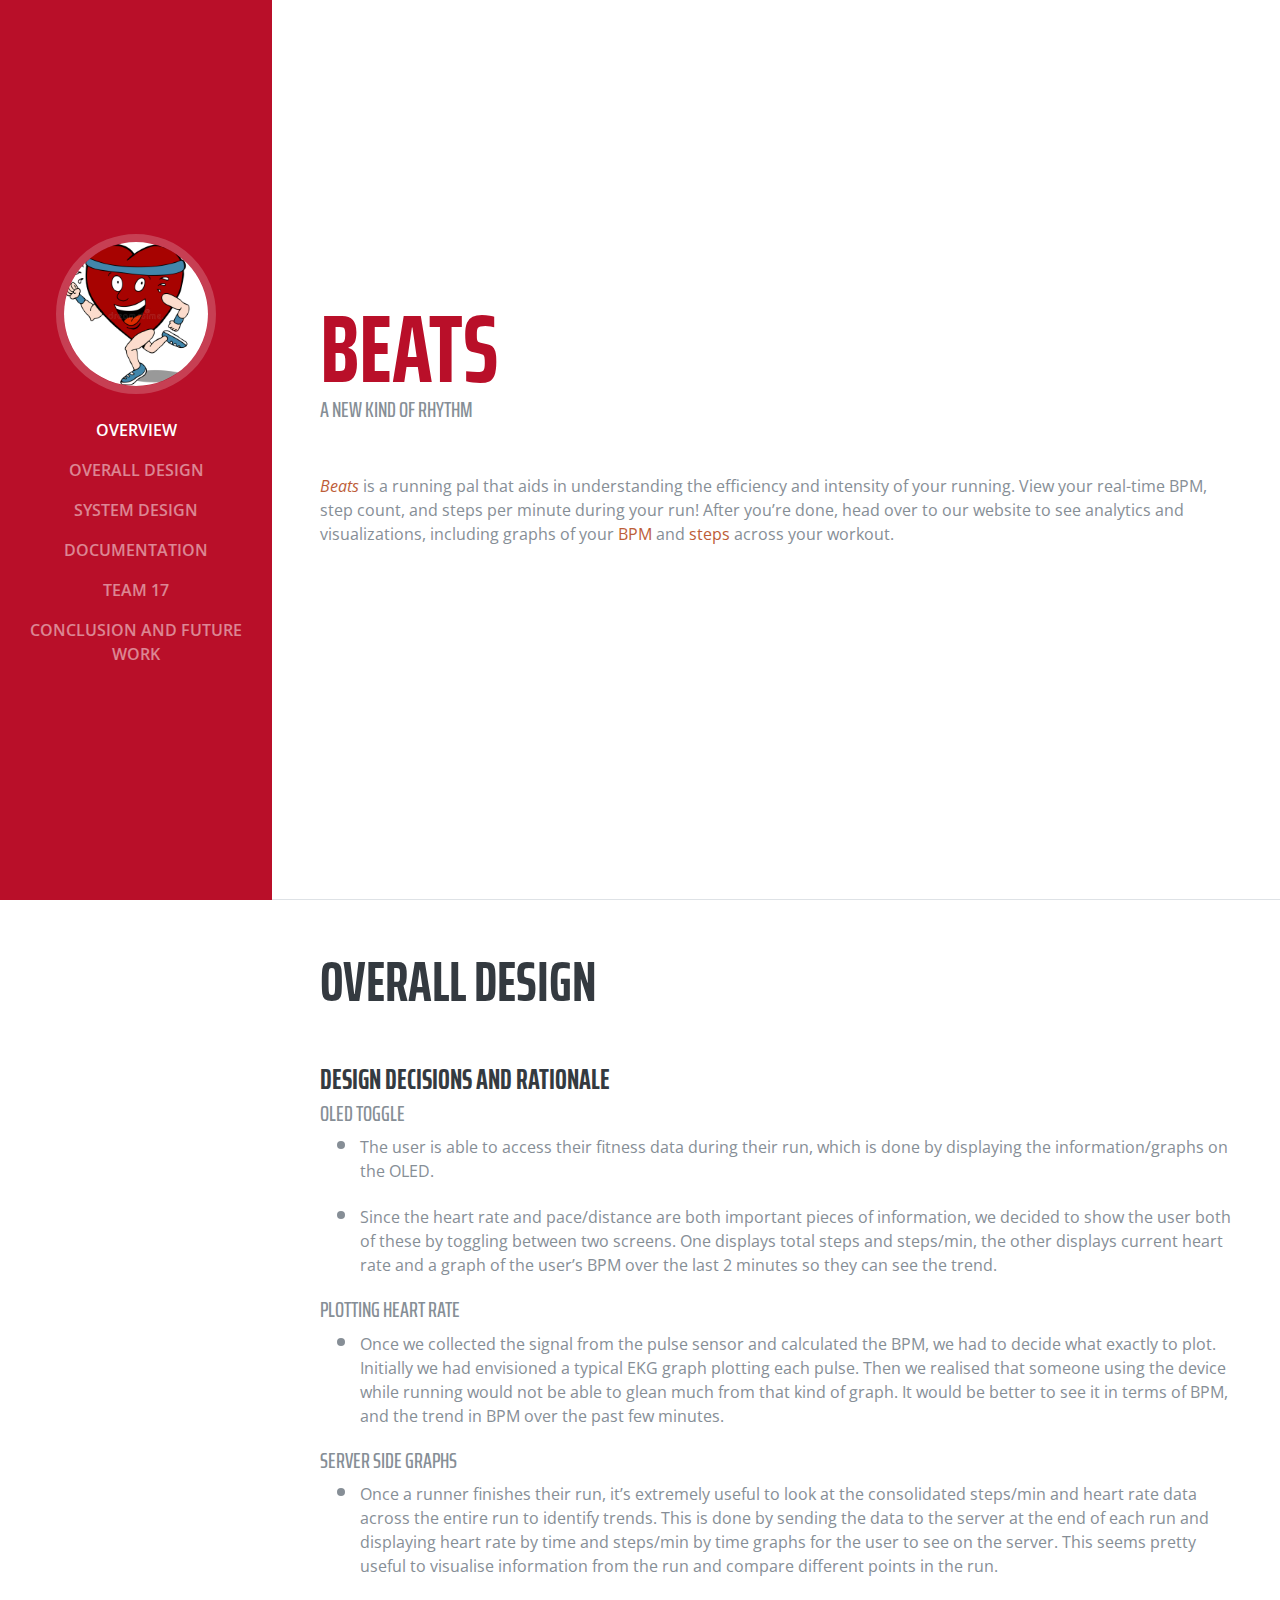
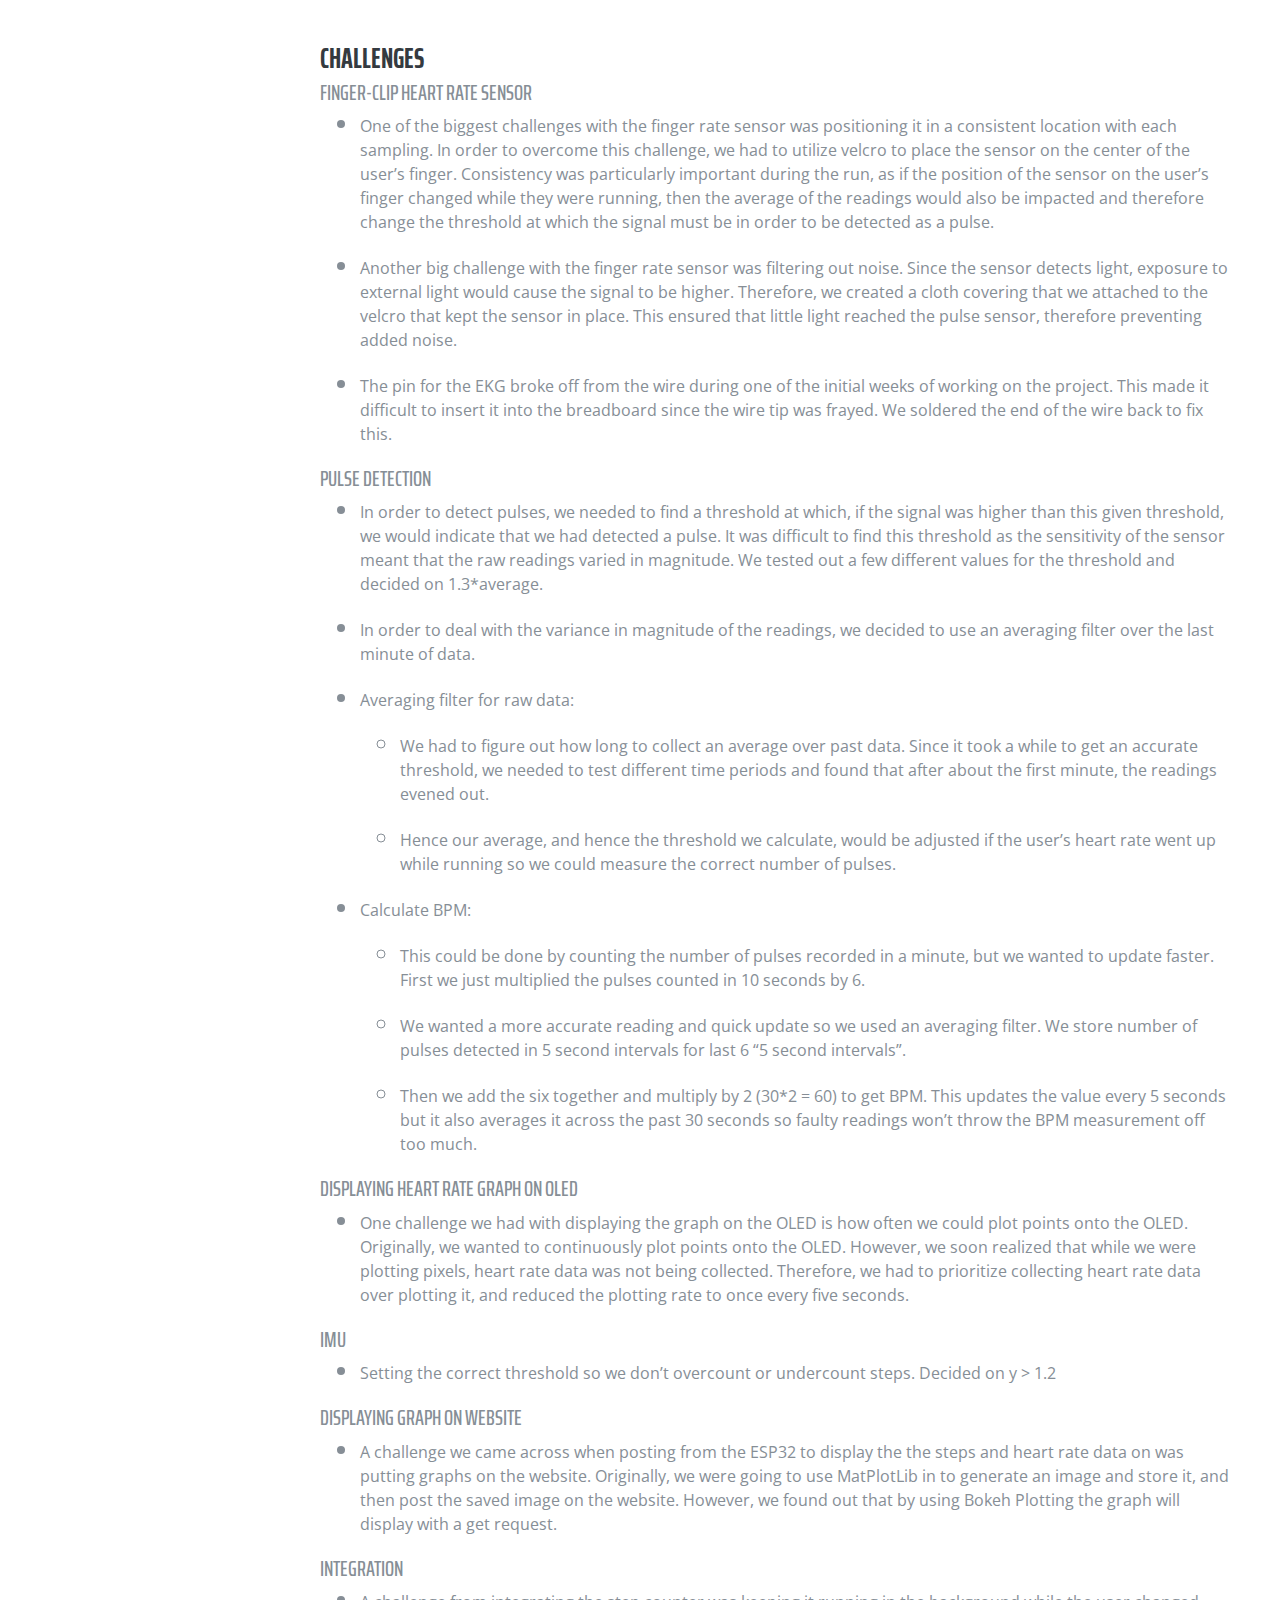
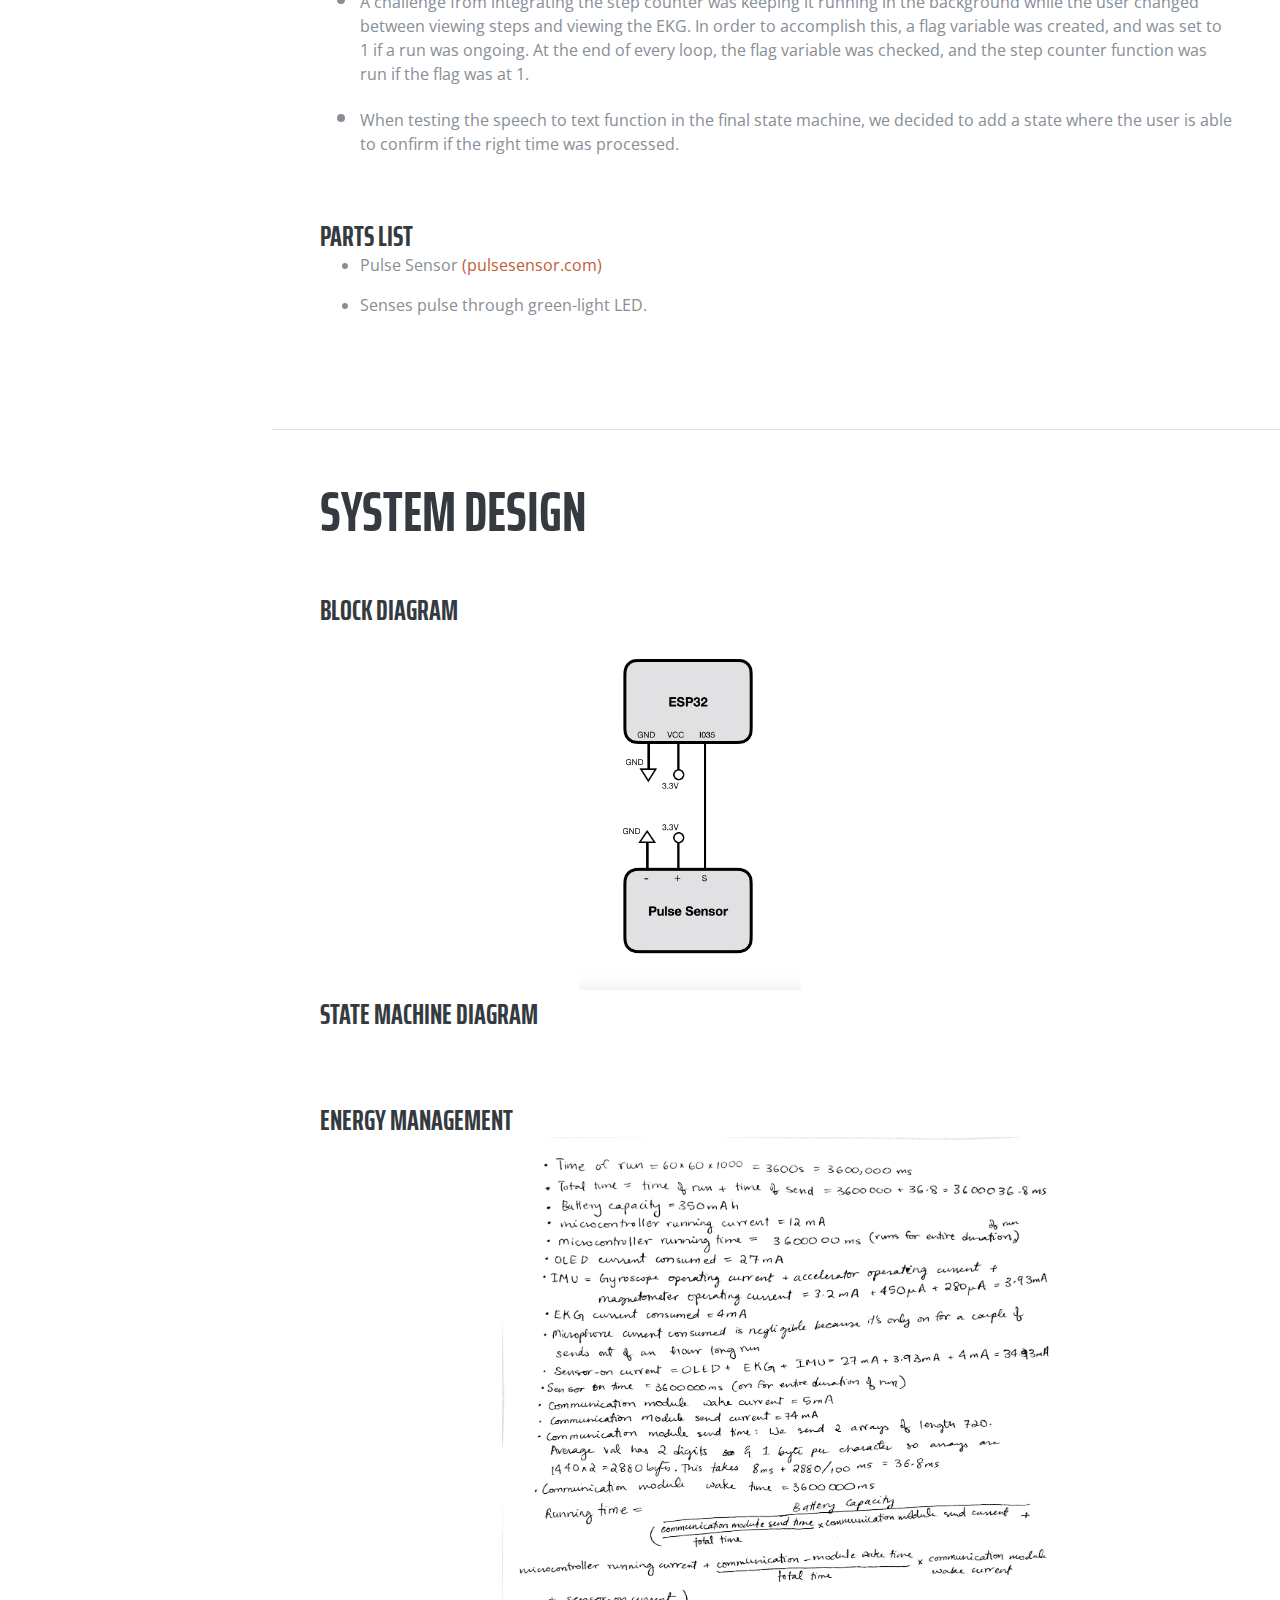
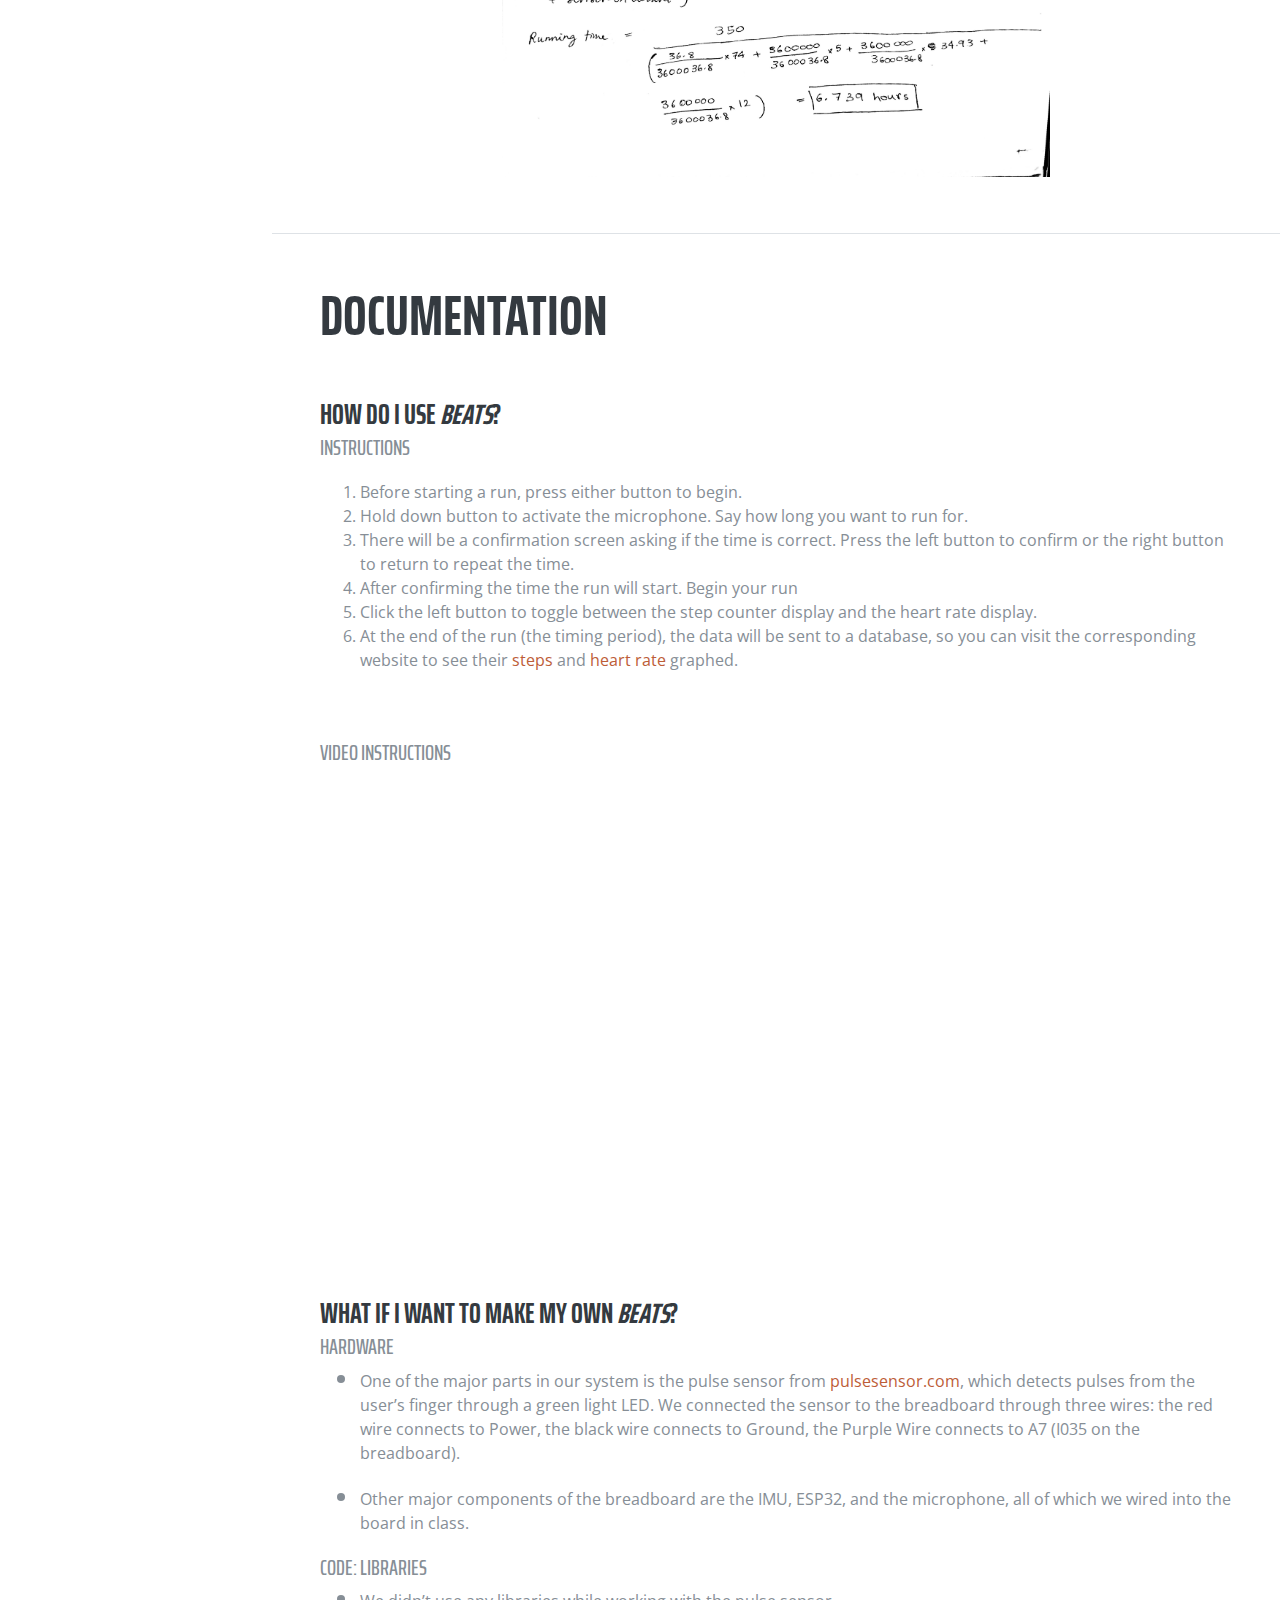
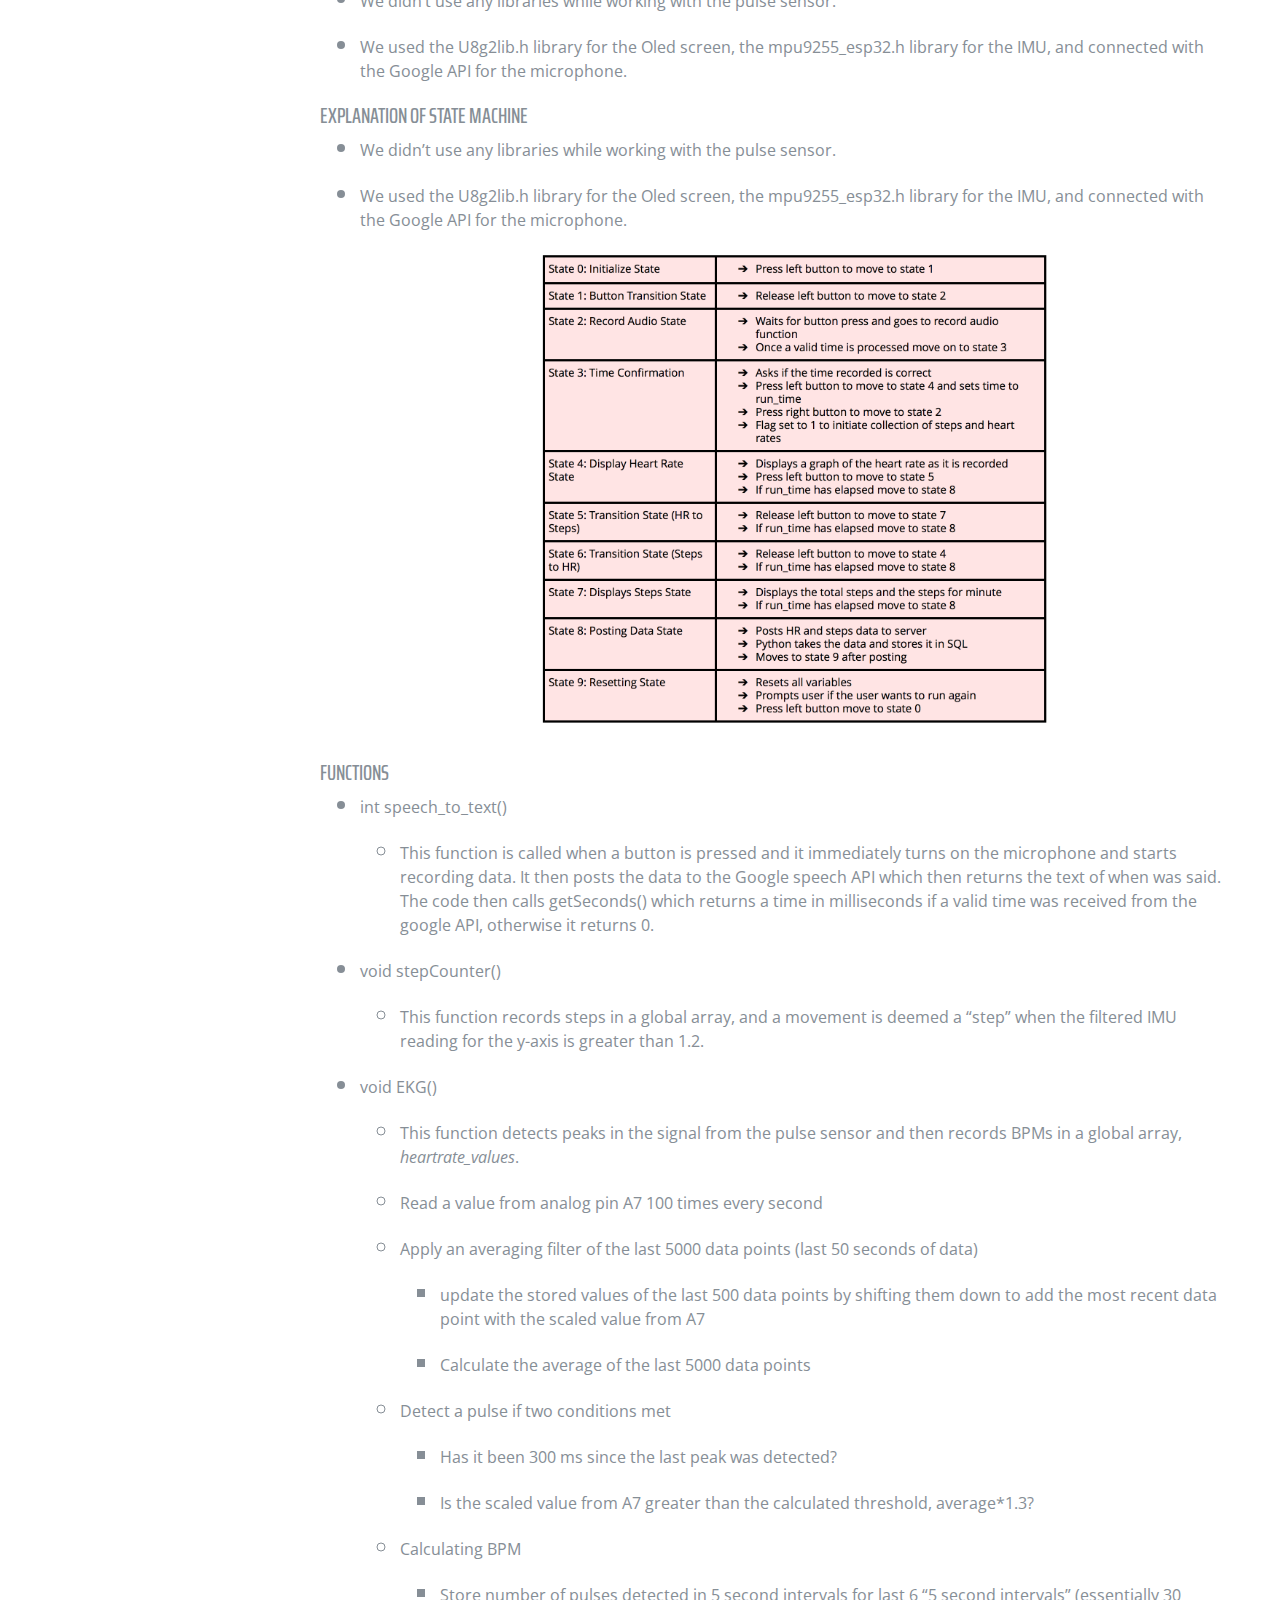
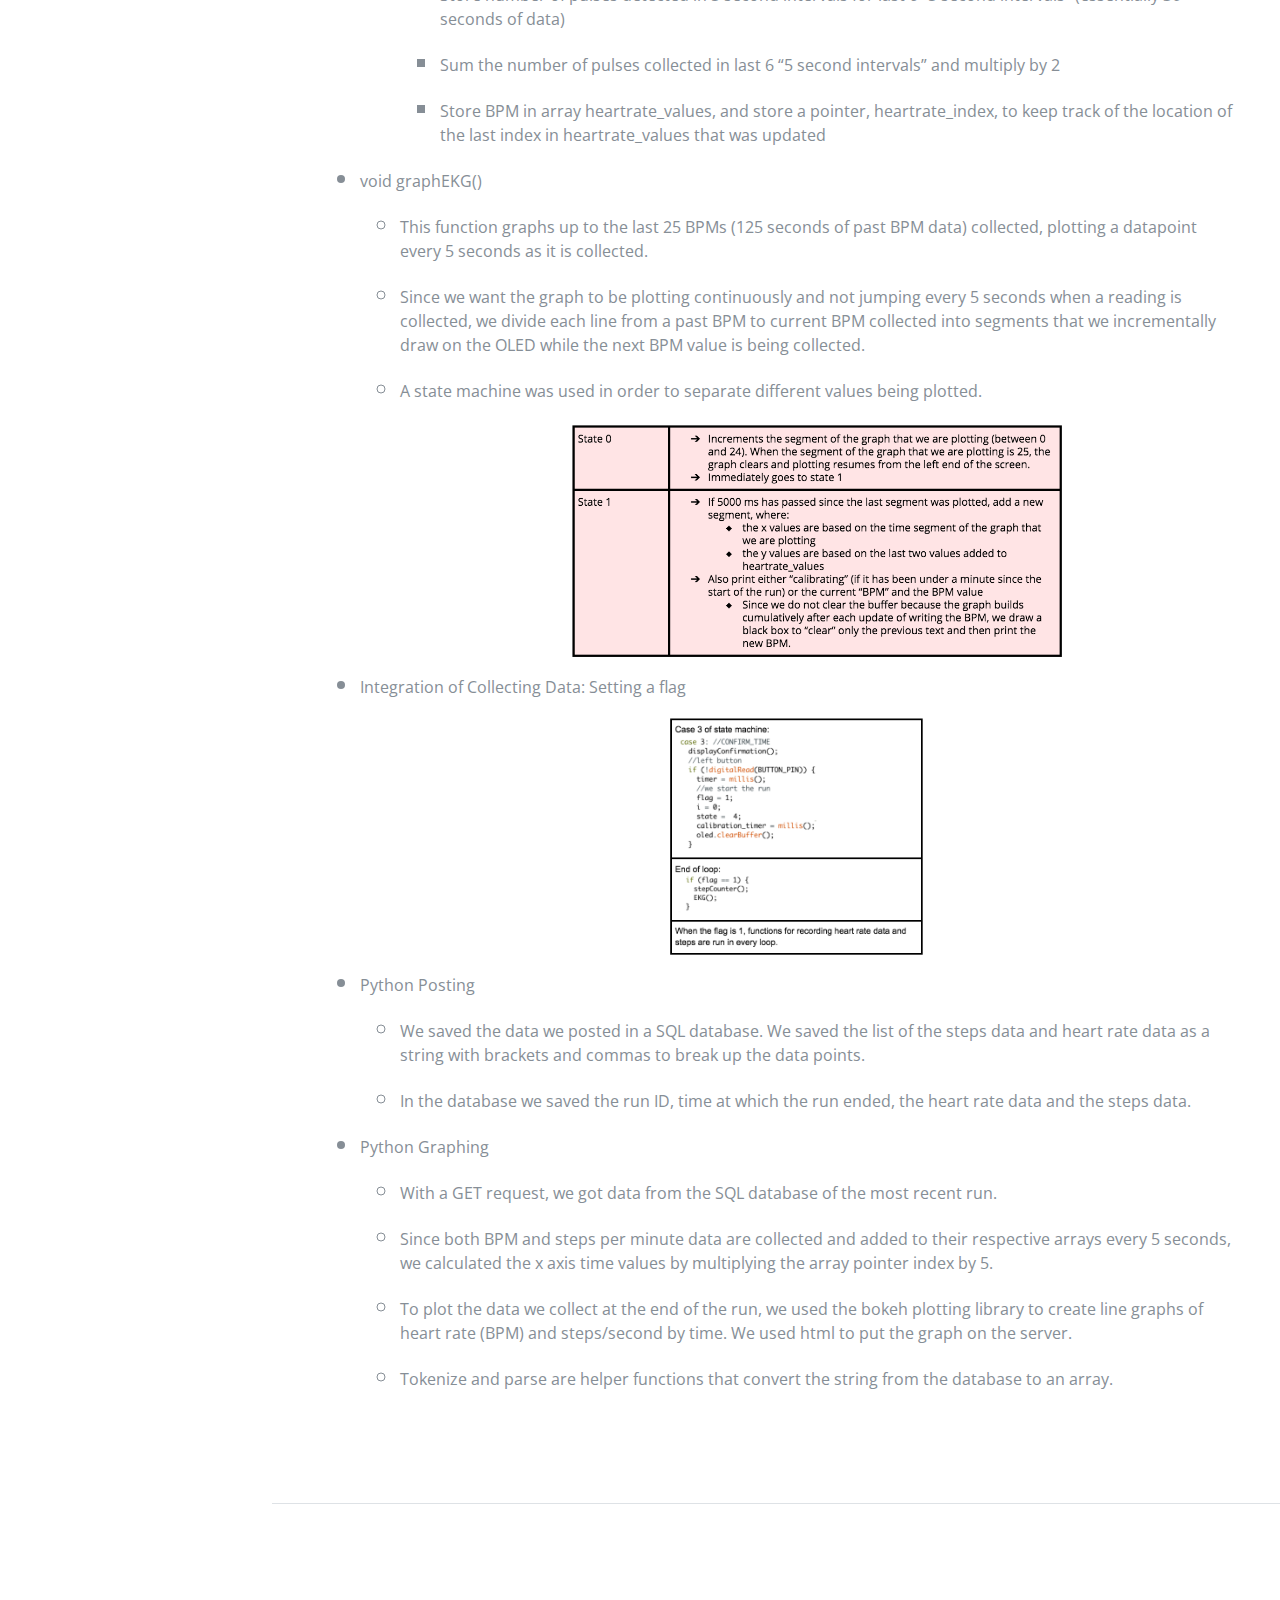
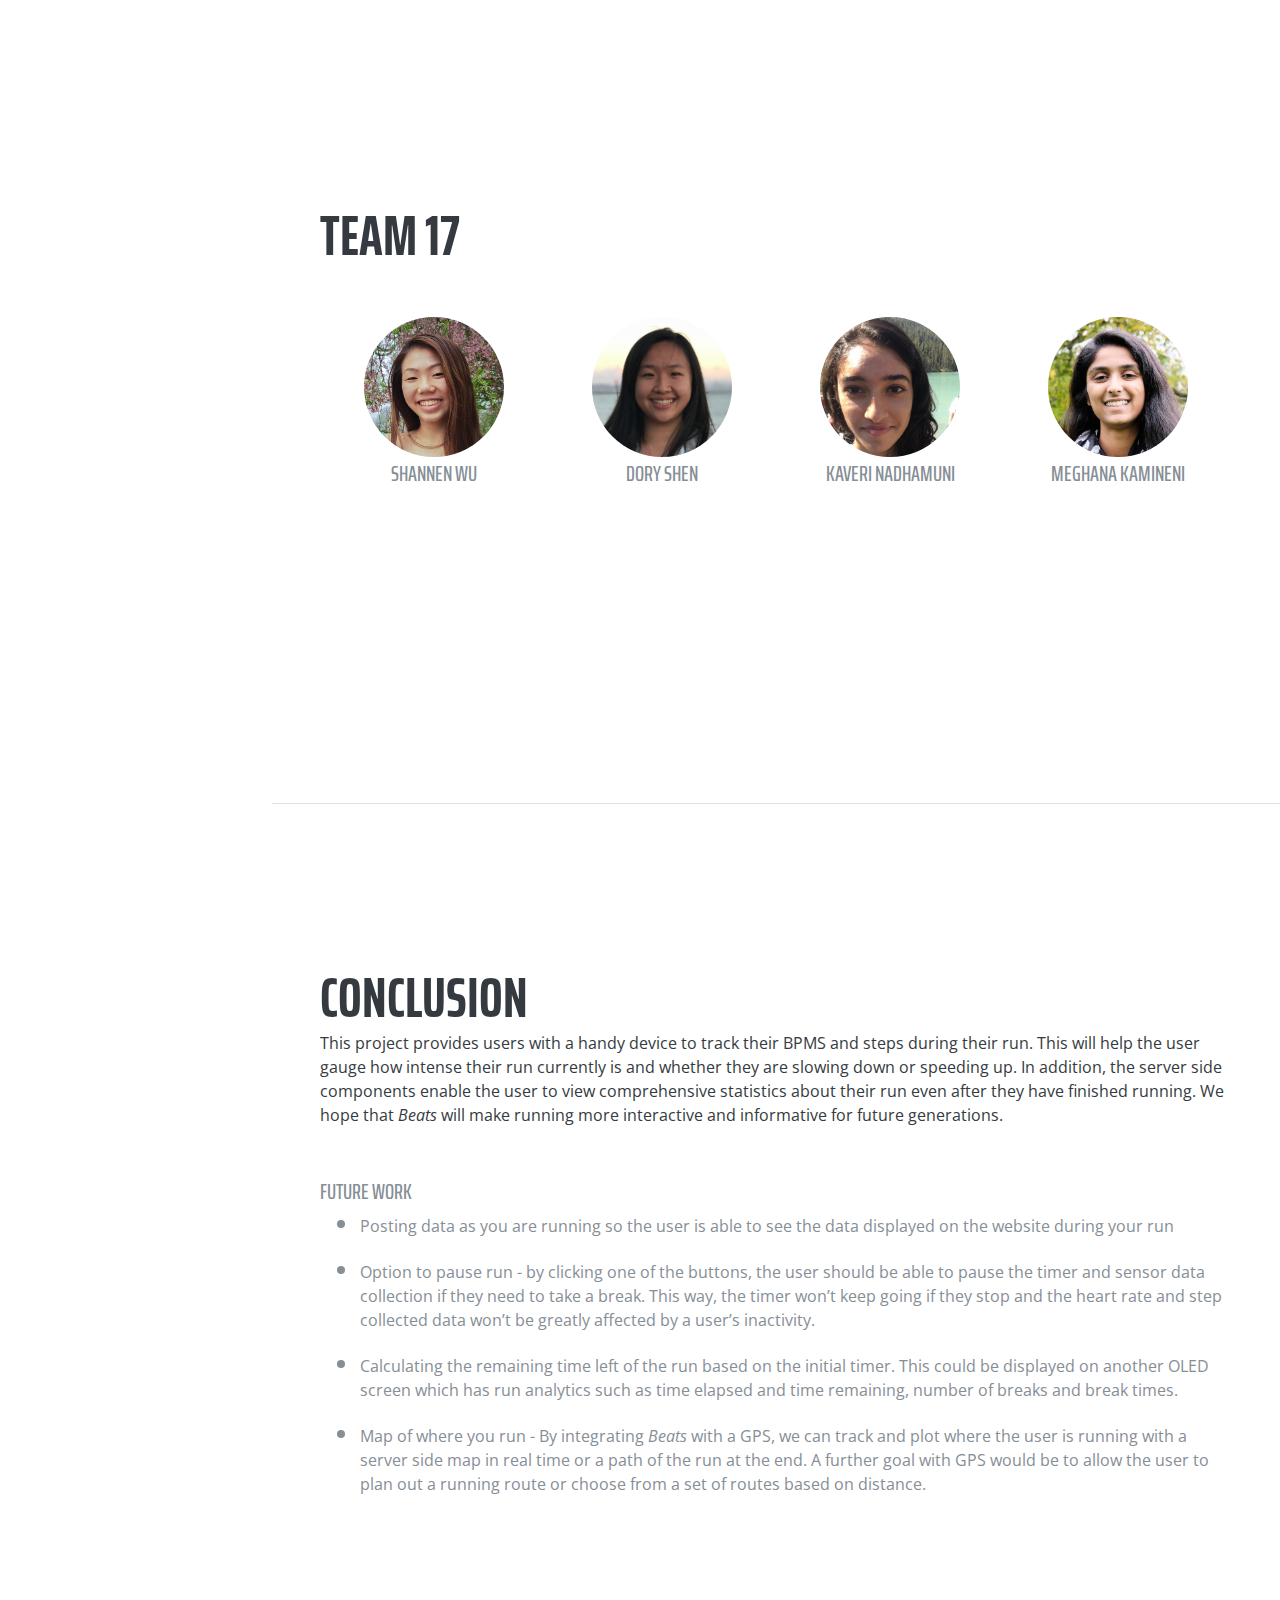
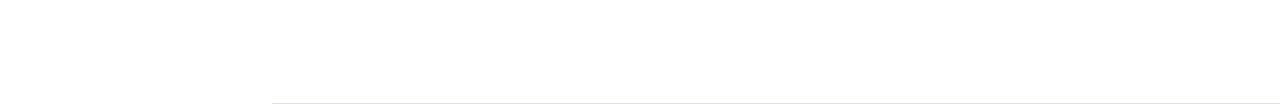
==== commit 4014c436: "humans have names" ====
--- a/index.html
+++ b/index.html
@@ -396,11 +396,11 @@
         </div><!-- /.col-lg-4 -->
         <div class="col-lg-3">
           <img class="rounded-circle human-pic" src="img/kav.jpg" alt="Generic placeholder image" width="140" height="140">
-          <div class="subheading mb-3 human-text">human 3</div>
+          <div class="subheading mb-3 human-text">Kaveri Nadhamuni</div>
         </div><!-- /.col-lg-4 -->
         <div class="col-lg-3">
           <img class="rounded-circle human-pic" src="img/meg.jpg" alt="Generic placeholder image" width="140" height="140">
-          <div class="subheading mb-3 human-text">human 4</div>
+          <div class="subheading mb-3 human-text">Meghana Kamineni</div>
         </div><!-- /.col-lg-4 -->
       </div><!-- /.row -->
     </div>
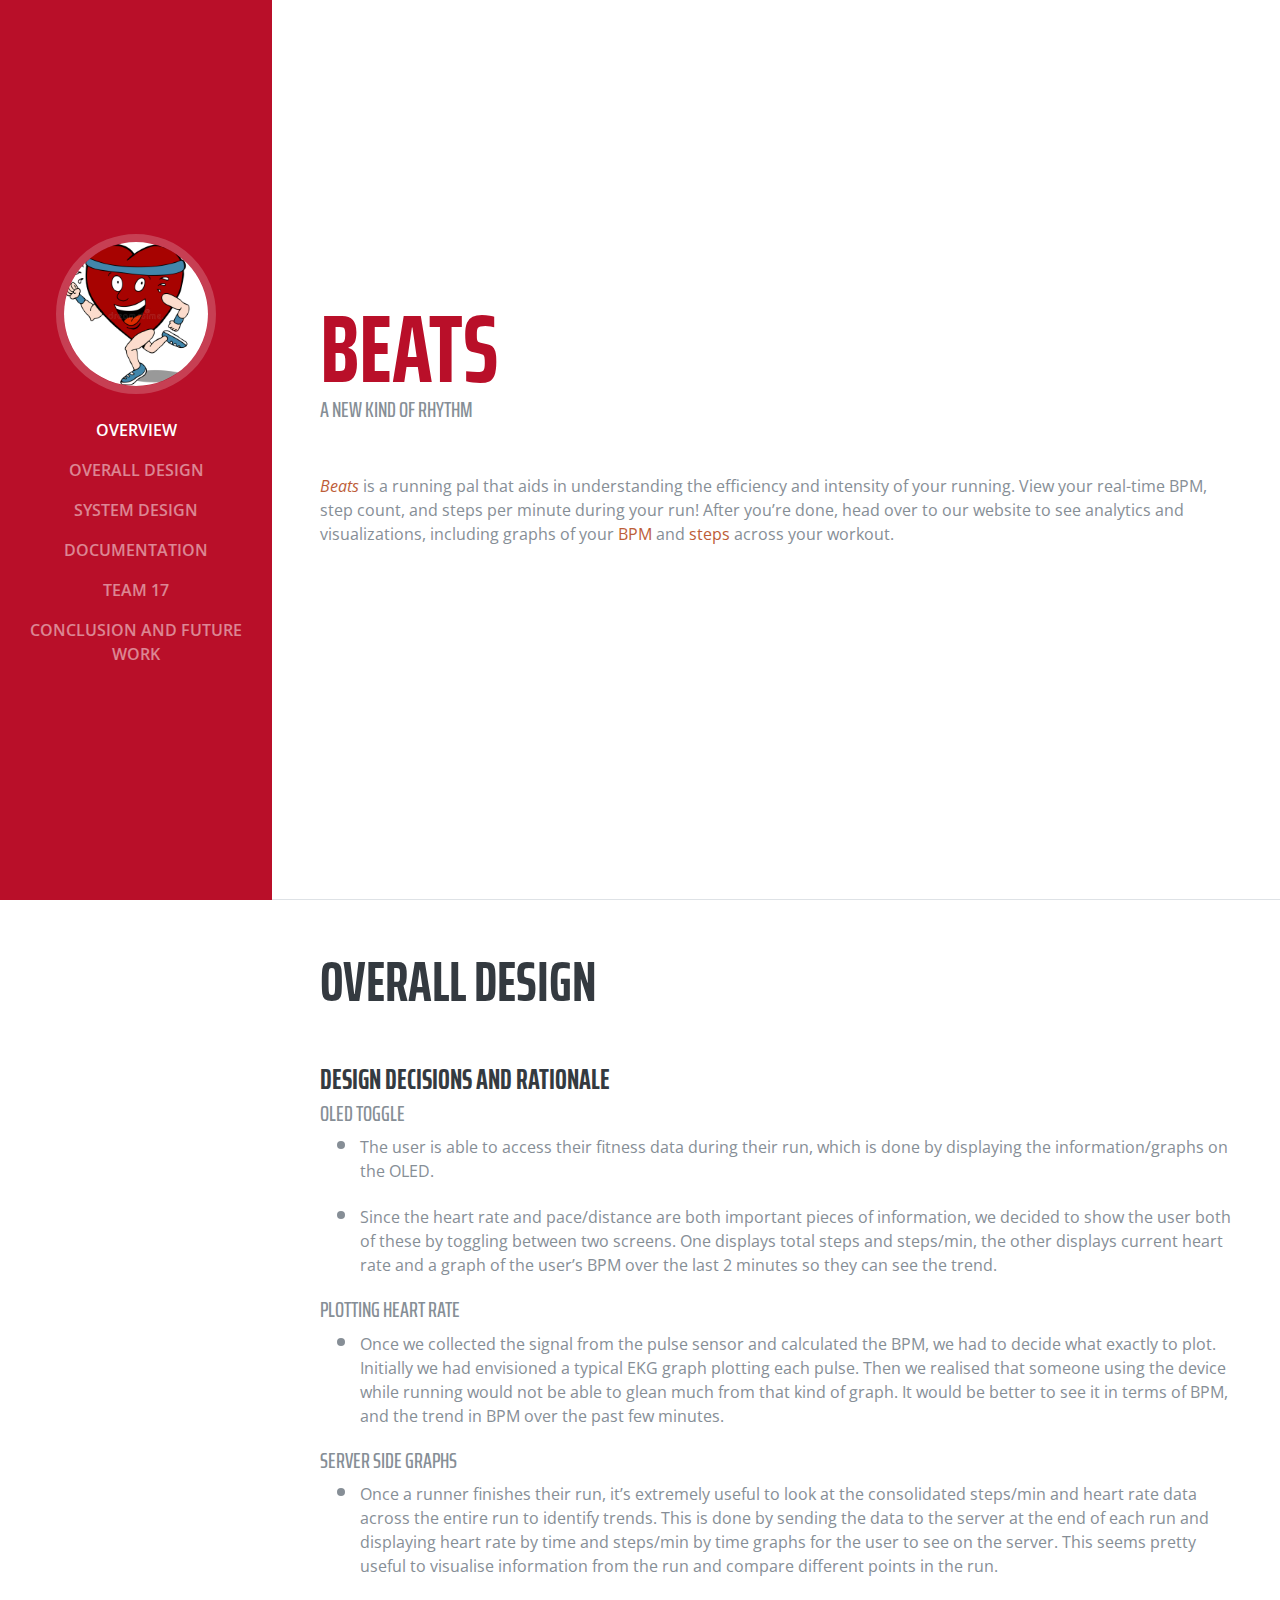
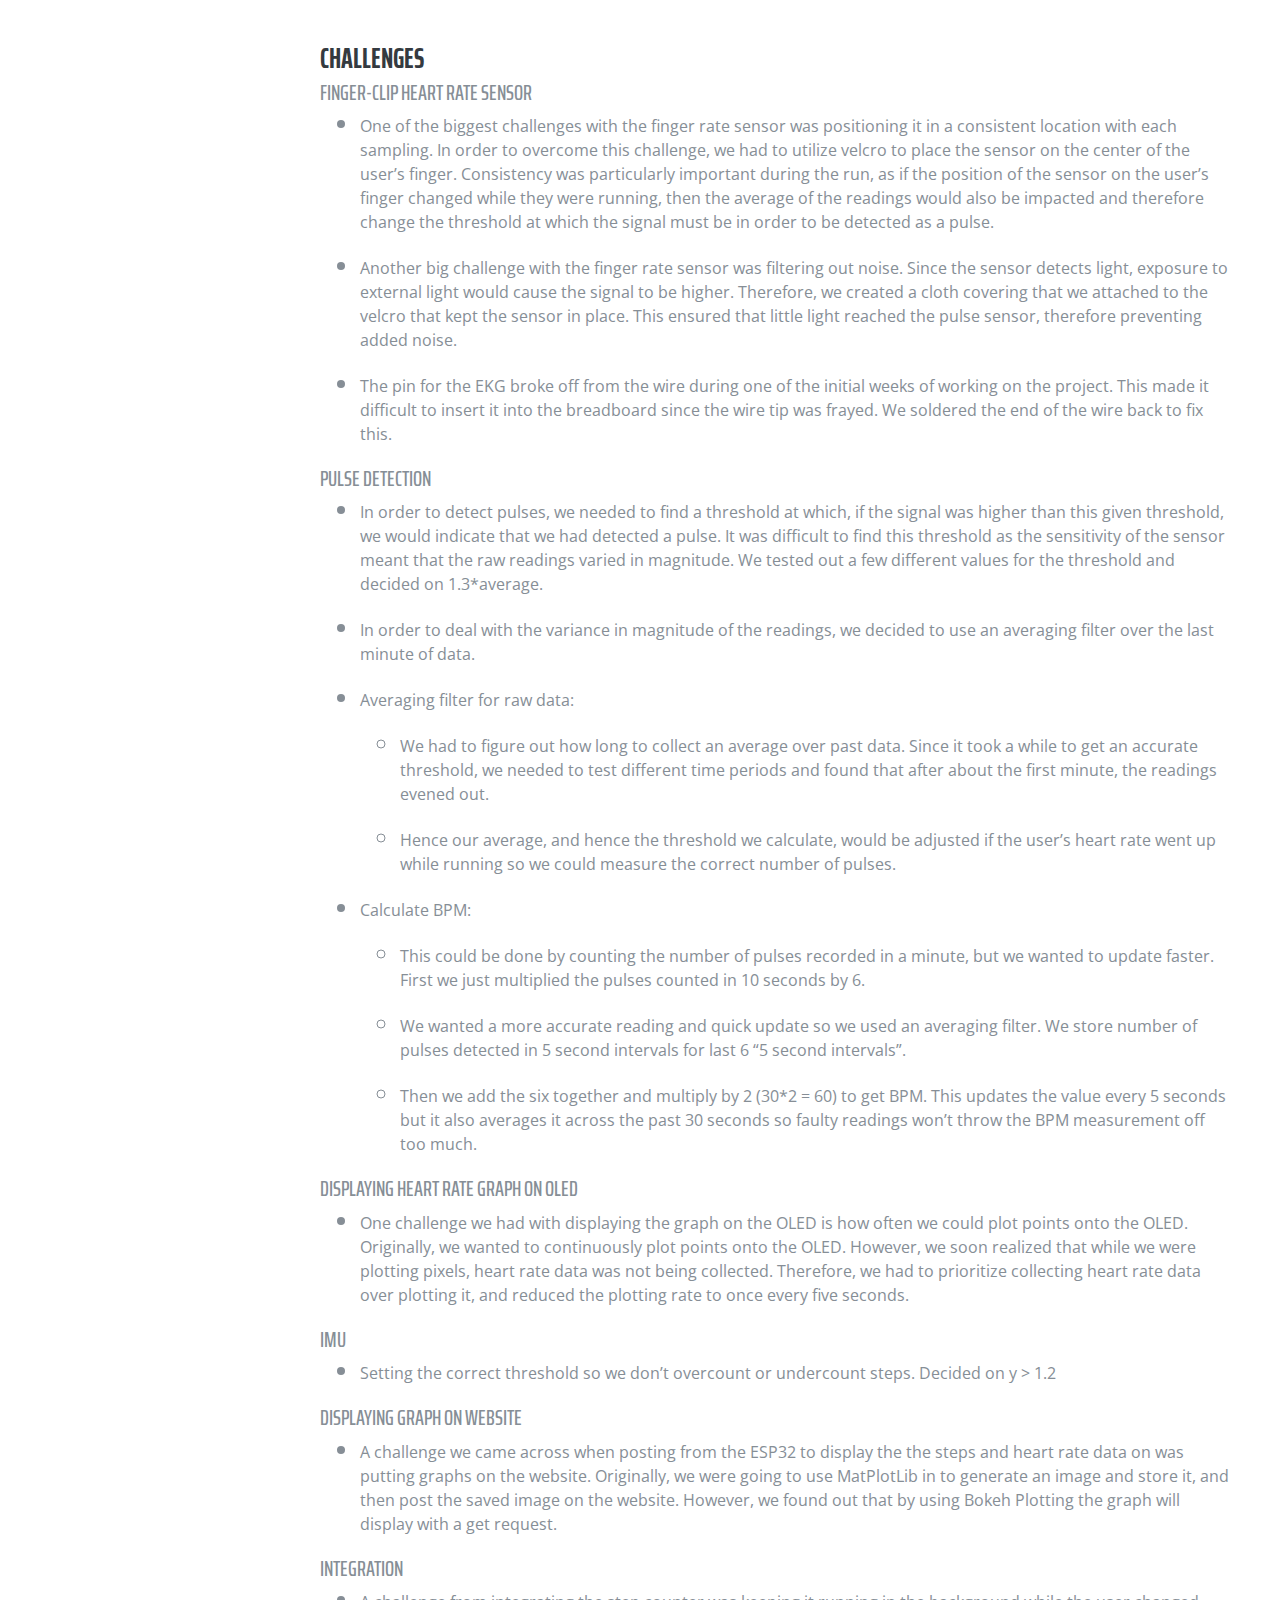
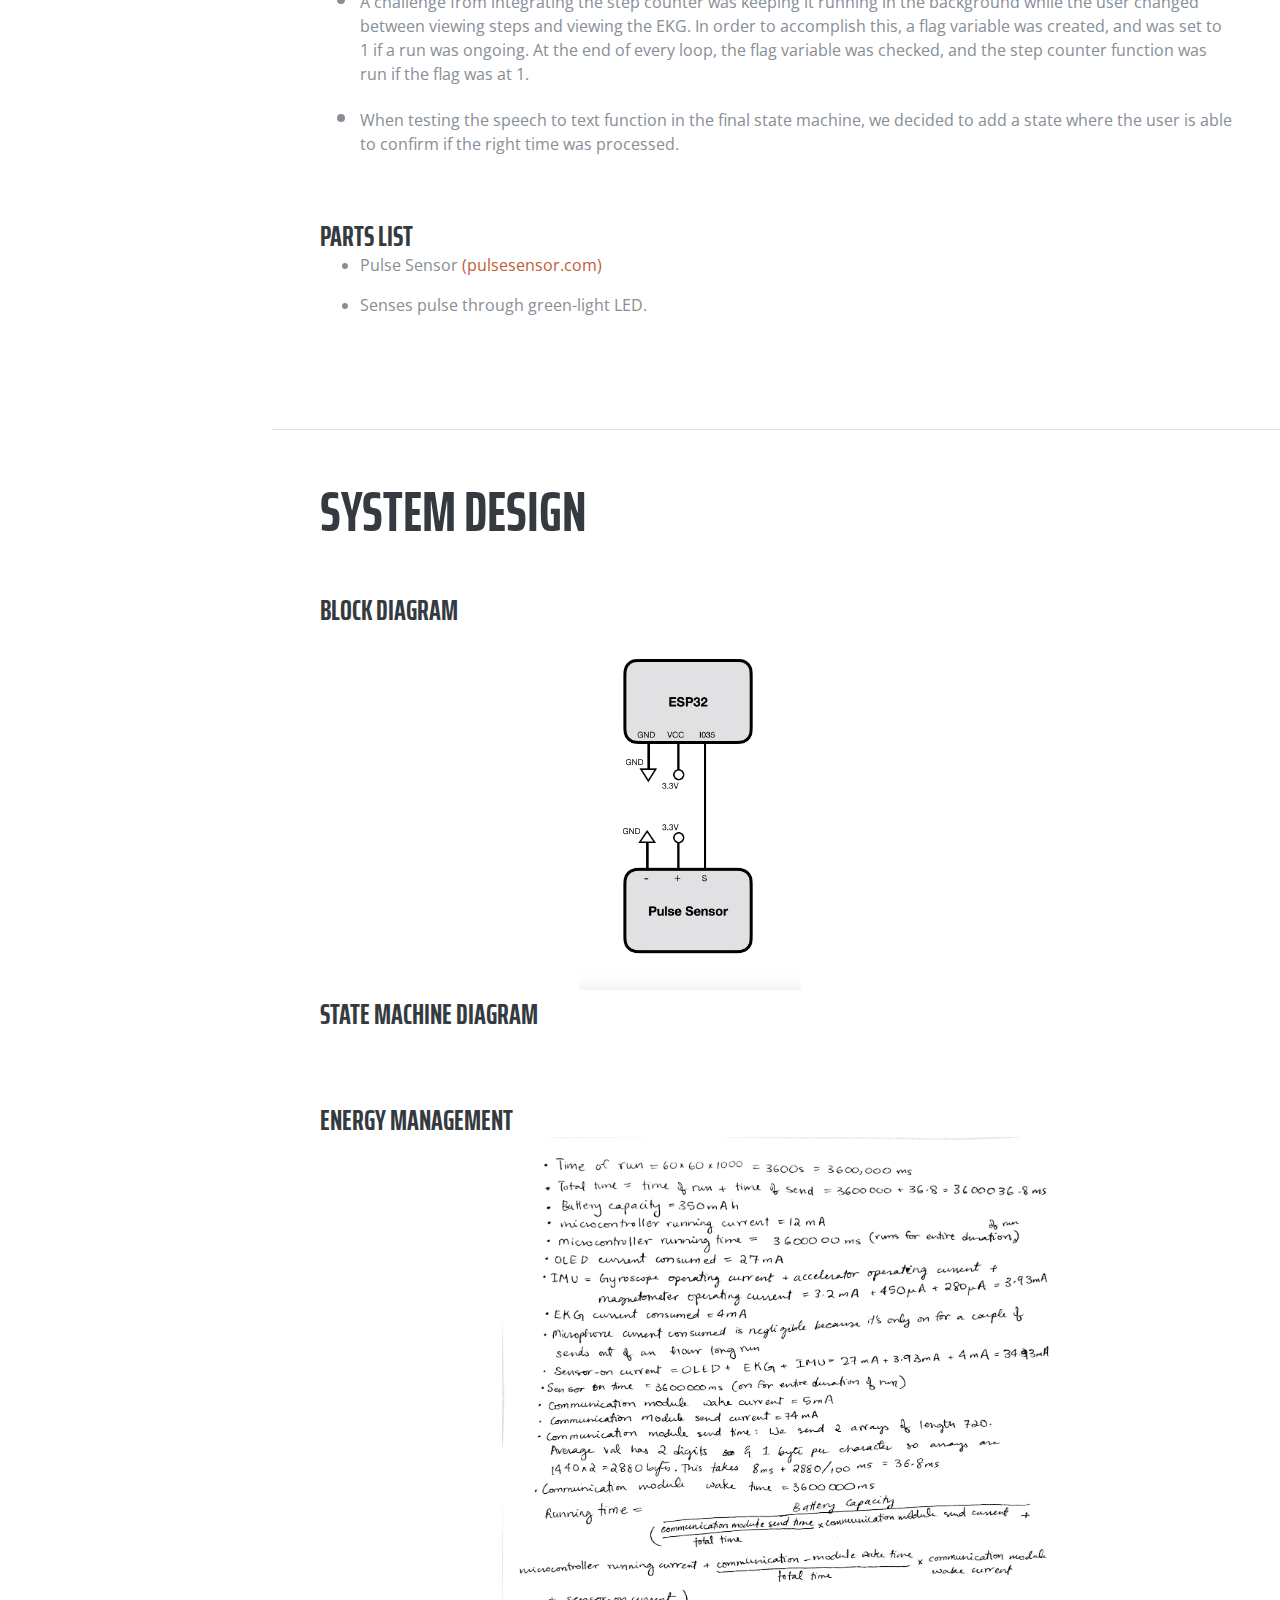
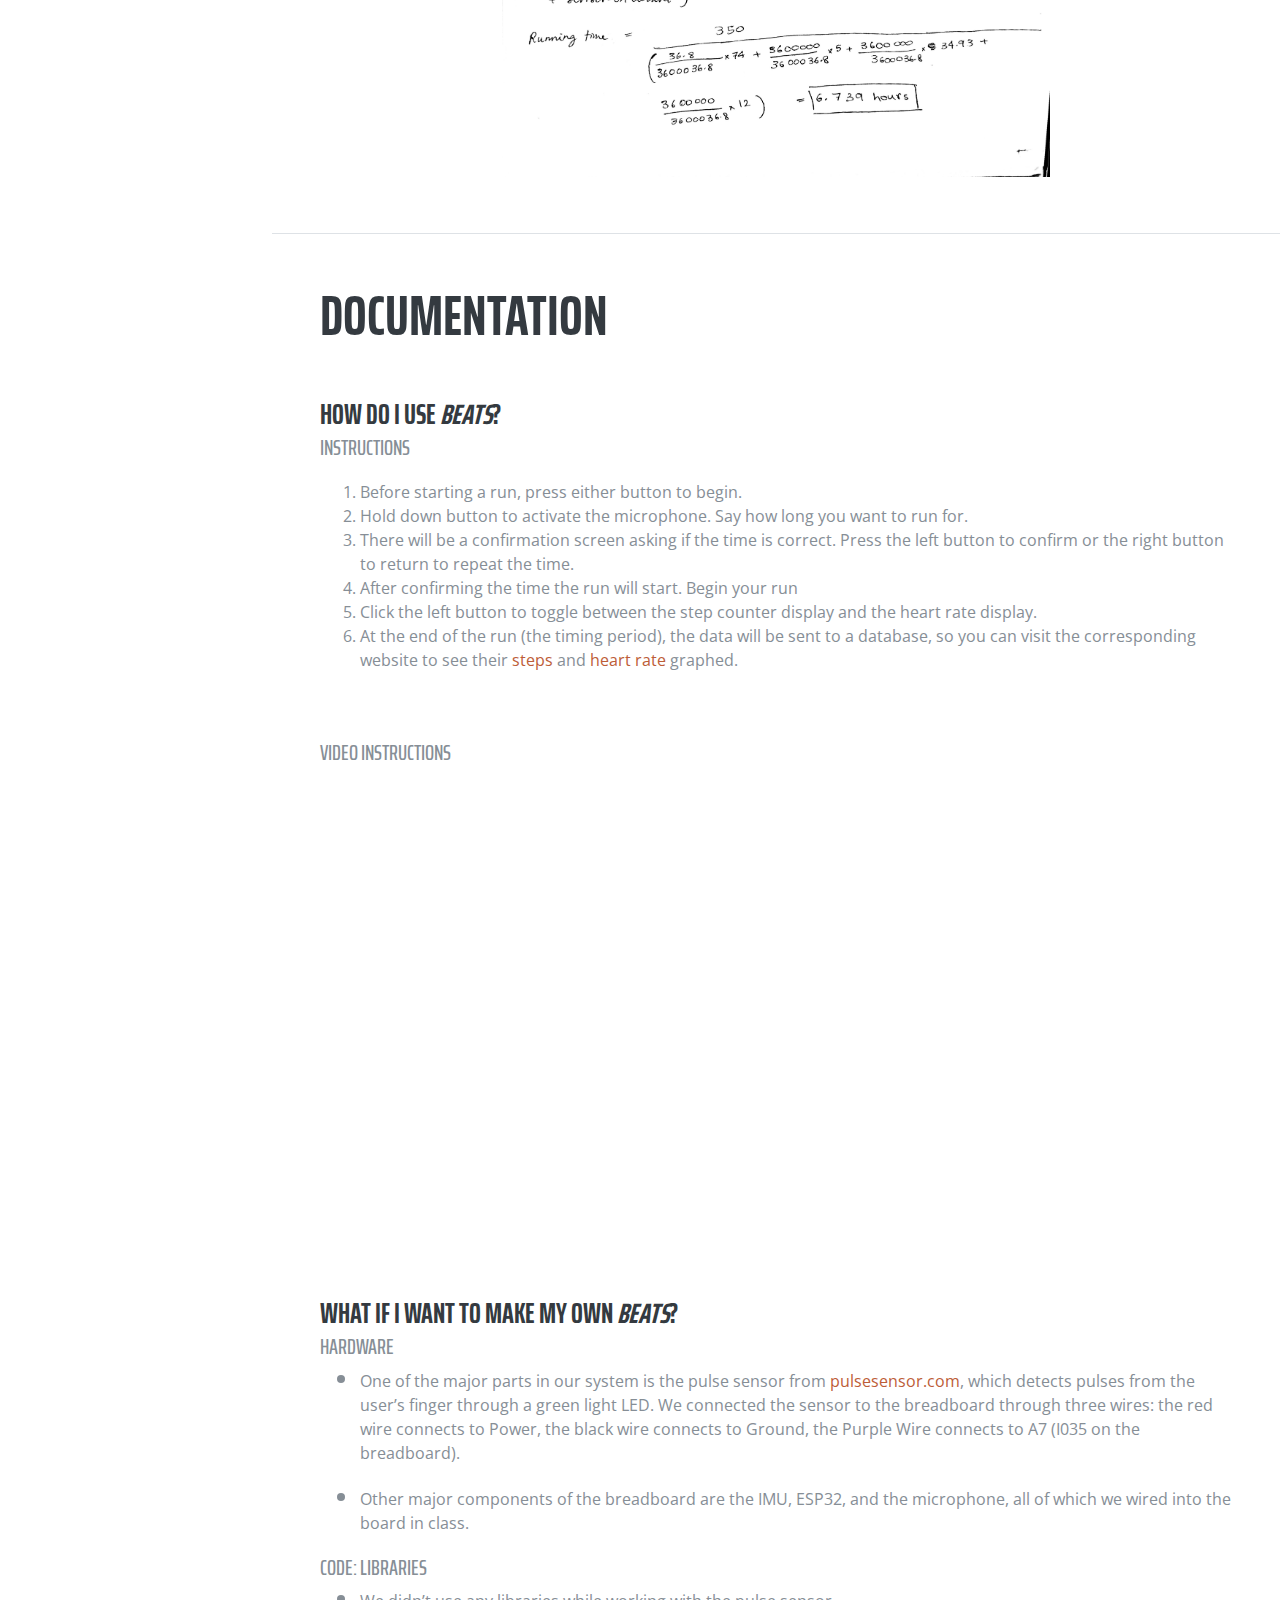
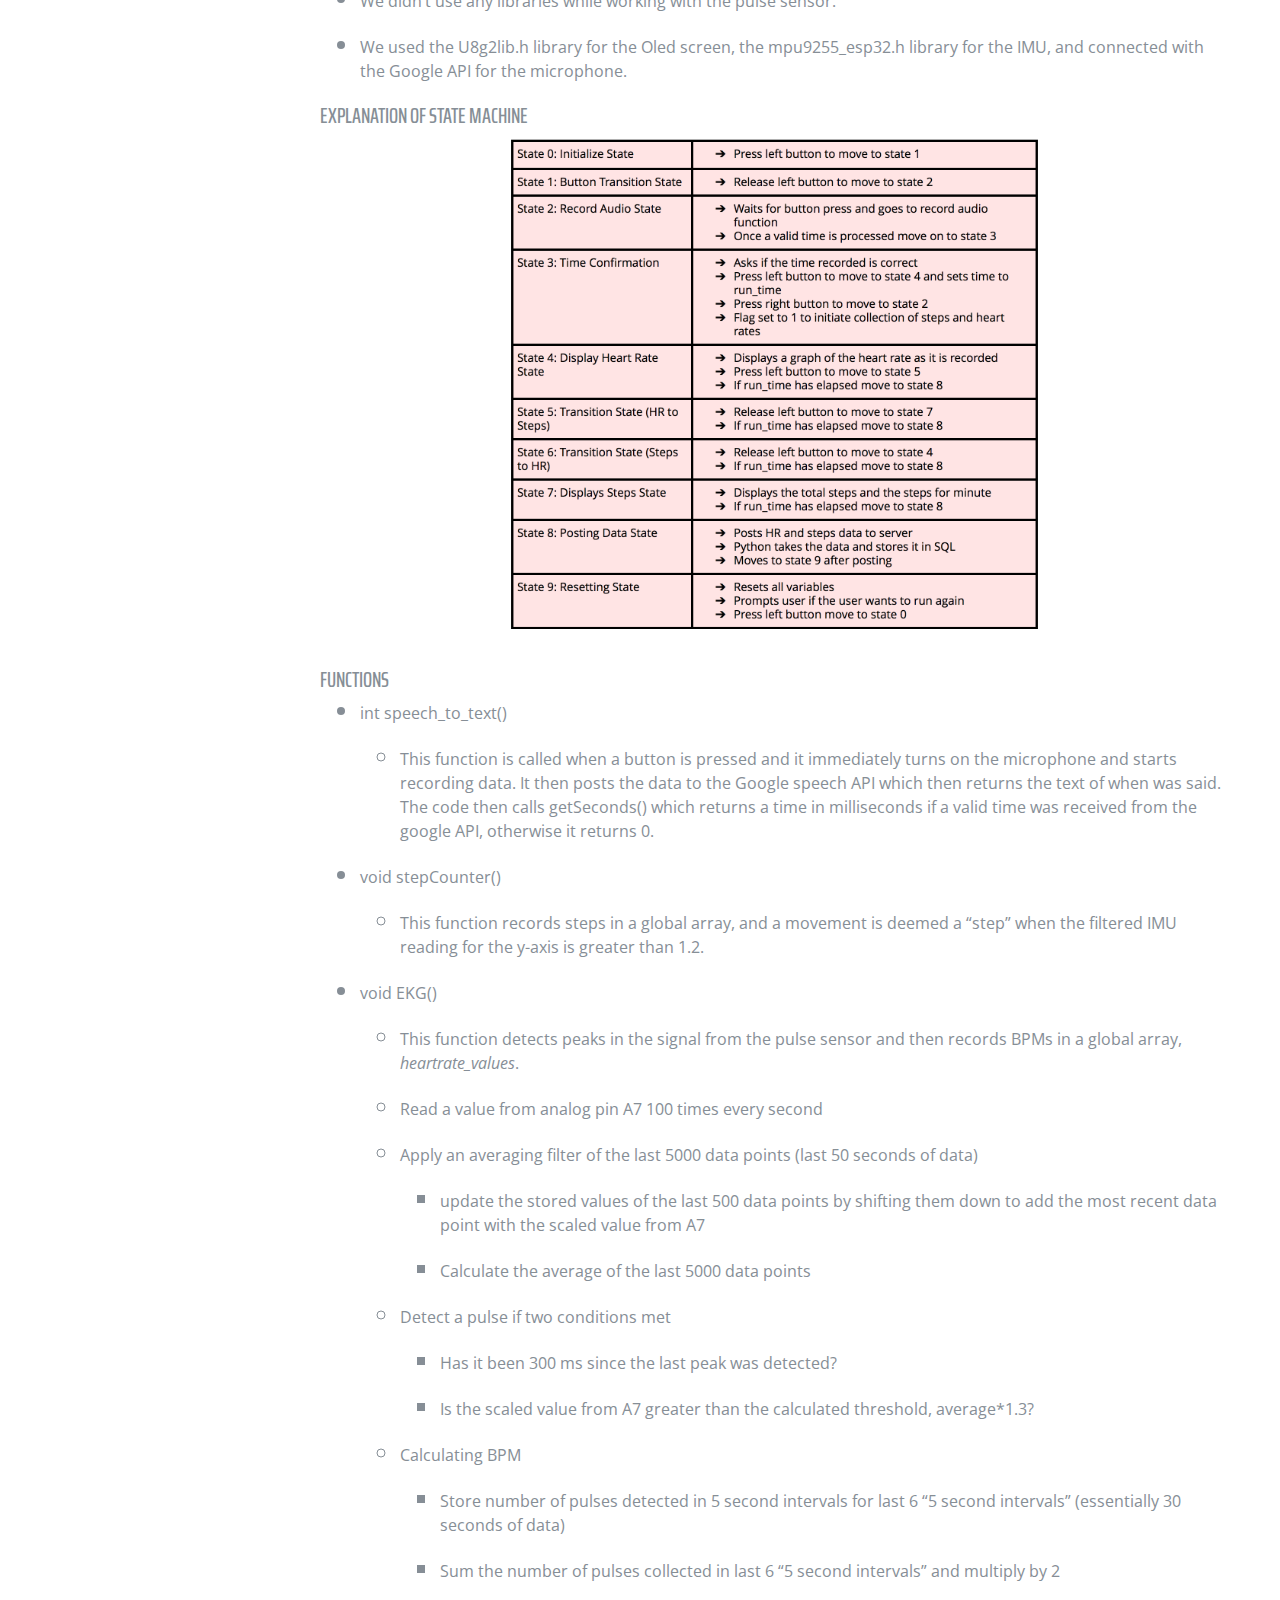
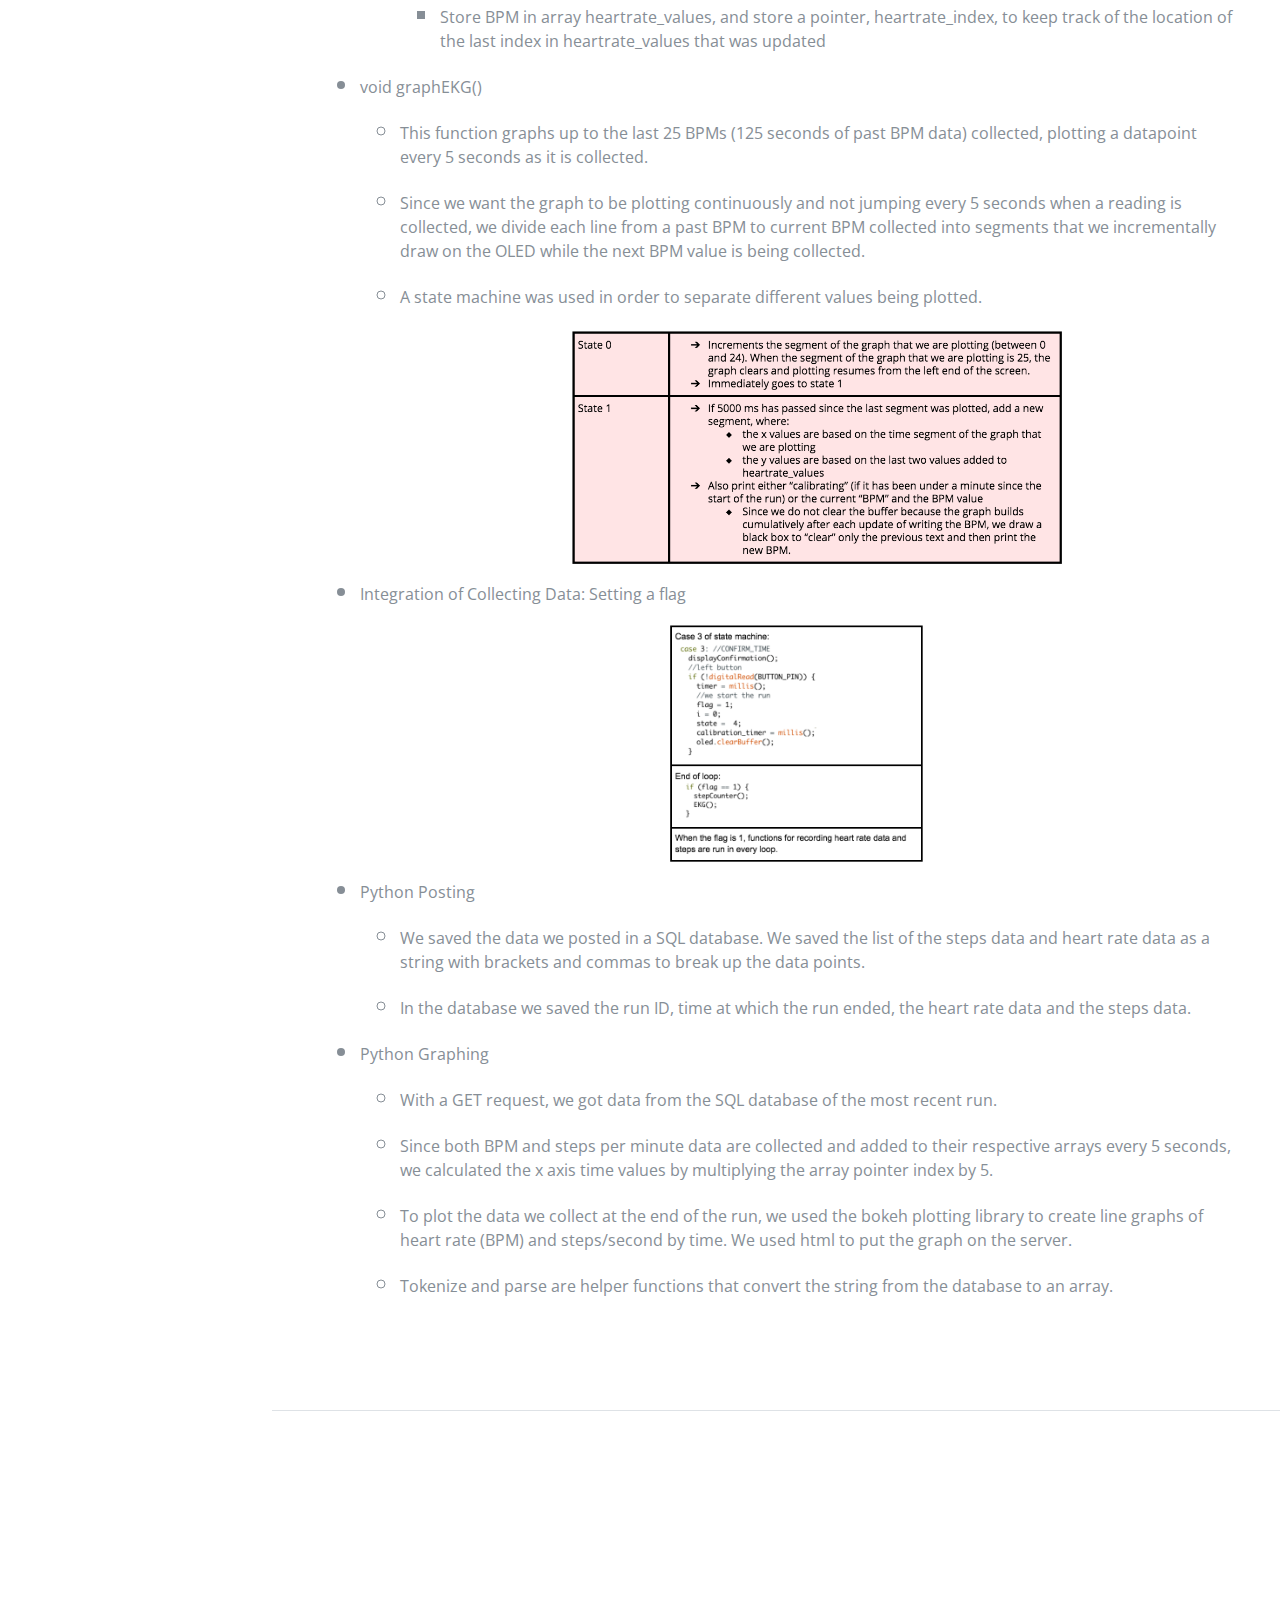
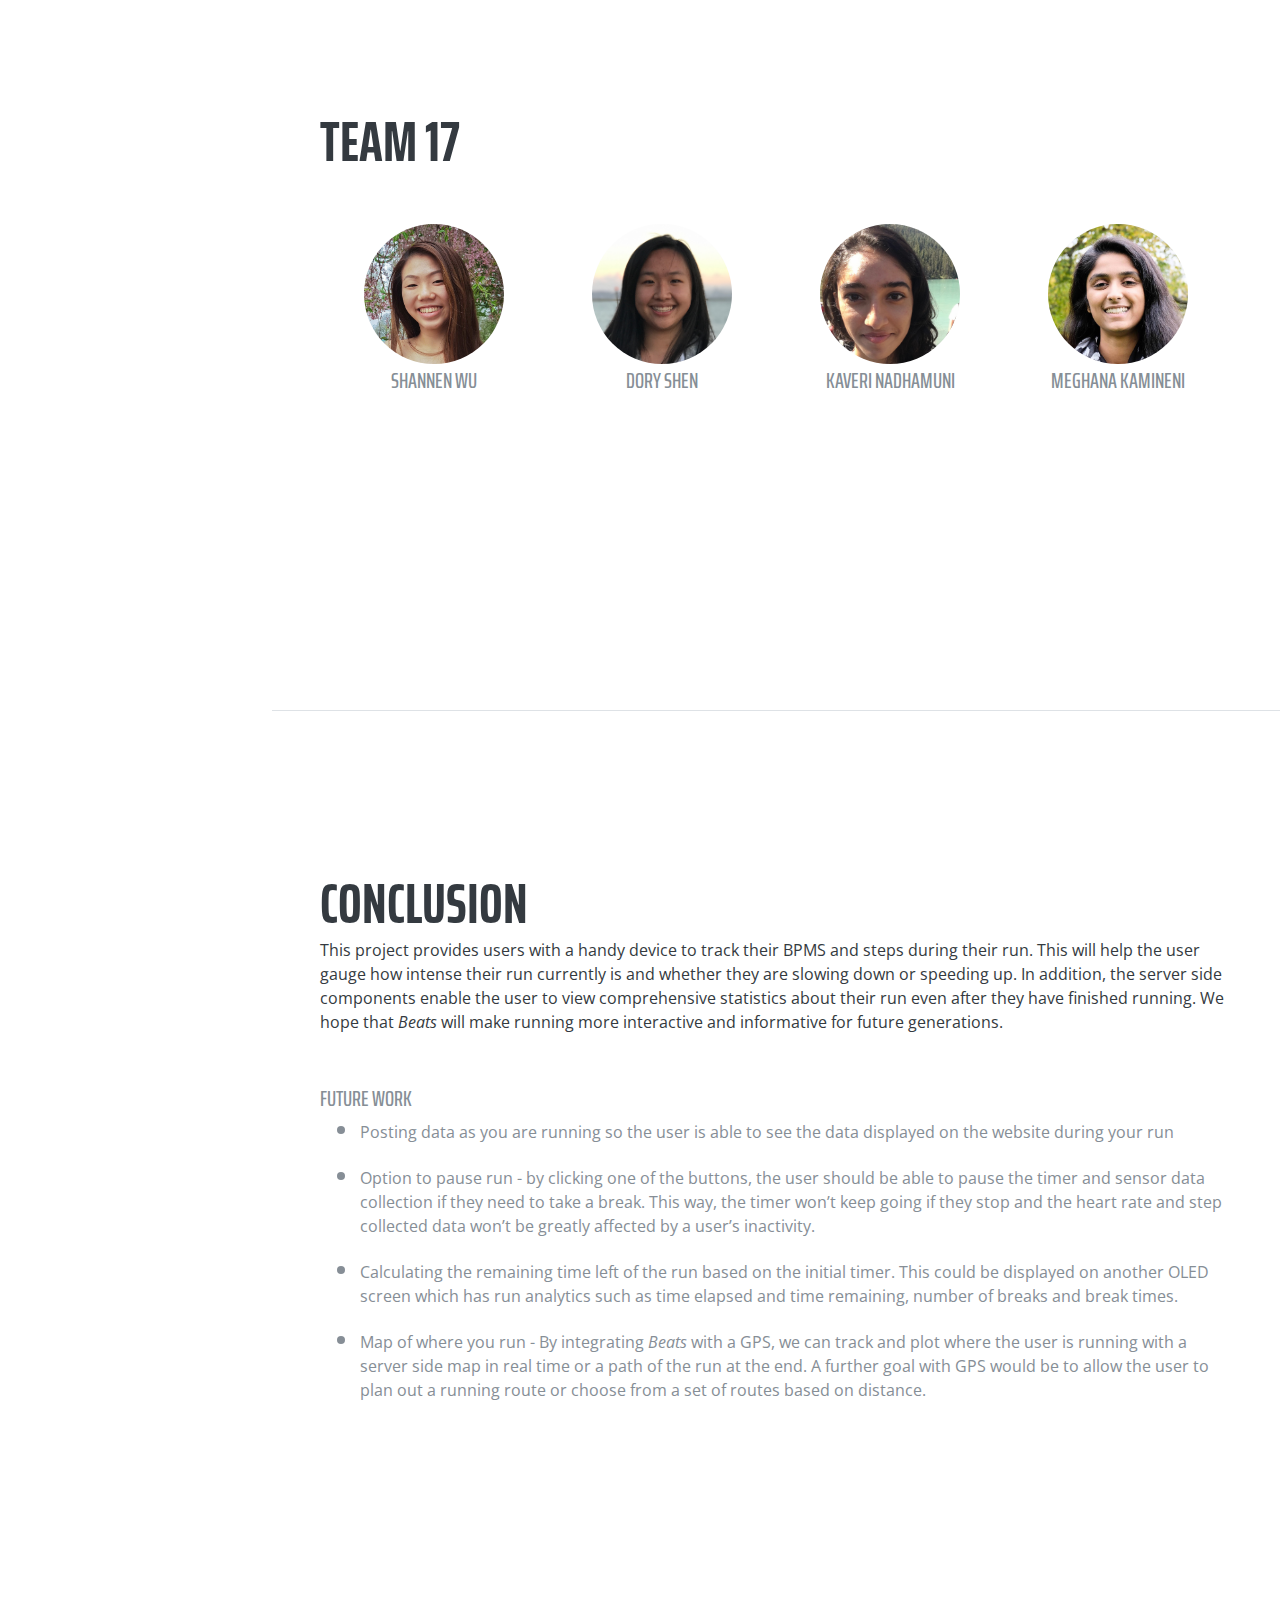
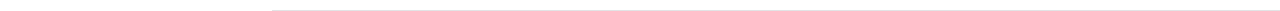
==== commit ee76cf2f: "fixed extra bullets" ====
--- a/index.html
+++ b/index.html
@@ -76,7 +76,7 @@
         </h1>
         <div class="subheading mb-5"> A new kind of rhythm
         </div>
-        <p class="mb-5"> <a href = "https://youtu.be/WekyjXIR7fY"><i>Beats</i></a> is a running pal that aids in understanding the efficiency and intensity of your running. View your real-time BPM, step count, and steps per minute during your run! After you’re done, head over to our website to see analytics and visualizations, including graphs of your <a href = "http://iesc-s1.mit.edu/608dev/sandbox/doryshen/heartRate/heartRate.py?type=ekg"> BPM</a> and <a href = "http://iesc-s1.mit.edu/608dev/sandbox/doryshen/heartRate/heartRate.py?type=ekg"> steps</a> across your workout. 
+        <p class="mb-5"> <a href = "https://youtu.be/WekyjXIR7fY" target="_blank"><i>Beats</i></a> is a running pal that aids in understanding the efficiency and intensity of your running. View your real-time BPM, step count, and steps per minute during your run! After you’re done, head over to our website to see analytics and visualizations, including graphs of your <a href = "http://iesc-s1.mit.edu/608dev/sandbox/doryshen/heartRate/heartRate.py?type=ekg" target="_blank"> BPM</a> and <a href = "http://iesc-s1.mit.edu/608dev/sandbox/doryshen/heartRate/heartRate.py?type=steps" target="_blank"> steps</a> across your workout. 
         </p>
       </div>
     </section>
@@ -188,7 +188,7 @@
   <div class="resume-content mr-auto">
     <h3 class="mb-0">Parts List</h3>
     <ul>
-      <li><p class = "bullet">Pulse Sensor <a href="https://pulsesensor.com/">(pulsesensor.com)</a> </p>
+      <li><p class = "bullet">Pulse Sensor <a href="https://pulsesensor.com/" target="_blank">(pulsesensor.com)</a> </p>
       </li>
       <li><p class = "bullet">Senses pulse through green-light LED.</p>
       </li>
@@ -240,7 +240,7 @@
           <li>There will be a confirmation screen asking if the time is correct. Press the left button to confirm or the right button to return to repeat the time. </li>
           <li>After confirming the time the run will start. Begin your run</li>
           <li>Click the left button to toggle between the step counter display and the heart rate display.</li>
-          <li>At the end of the run (the timing period), the data will be sent to a database, so you can visit the corresponding website to see their <a href = "http://iesc-s1.mit.edu/608dev/sandbox/doryshen/heartRate/heartRate.py?type=ekg"> steps</a> and <a href = "http://iesc-s1.mit.edu/608dev/sandbox/doryshen/heartRate/heartRate.py?type=ekg"> heart rate</a> graphed.</li>
+          <li>At the end of the run (the timing period), the data will be sent to a database, so you can visit the corresponding website to see their <a href = "http://iesc-s1.mit.edu/608dev/sandbox/doryshen/heartRate/heartRate.py?type=steps" target="_blank"> steps</a> and <a href = "http://iesc-s1.mit.edu/608dev/sandbox/doryshen/heartRate/heartRate.py?type=ekg" target="_blank"> heart rate</a> graphed.</li>
         </ol>
       </div>
     </div>
@@ -254,7 +254,7 @@
       <h3 class="mb-0">What if I want to make my own <i>Beats</i>?</h3>
       <div class="subheading mb-3">Hardware
         <ul>
-          <li><p class = "bullet"> One of the major parts in our system is the pulse sensor from <a href="https://pulsesensor.com/">pulsesensor.com</a>, which detects pulses from the user’s finger through a green light LED. We connected the sensor to the breadboard through three wires: the red wire connects to Power, the black wire connects to Ground, the Purple Wire connects to A7 (I035 on the breadboard).</p>
+          <li><p class = "bullet"> One of the major parts in our system is the pulse sensor from <a href="https://pulsesensor.com/" target="_blank">pulsesensor.com</a>, which detects pulses from the user’s finger through a green light LED. We connected the sensor to the breadboard through three wires: the red wire connects to Power, the black wire connects to Ground, the Purple Wire connects to A7 (I035 on the breadboard).</p>
           </li>
           <li><p class = "bullet">Other major components of the breadboard are the IMU, ESP32, and the microphone, all of which we wired into the board in class.</p>
           </li>
@@ -269,11 +269,6 @@
         </ul> 
       </div>
       <div class="subheading mb-3">Explanation of State Machine
-        <ul>
-          <li><p class = "bullet">We didn’t use any libraries while working with the pulse sensor. </p>
-          </li>
-          <li><p class = "bullet">We used the U8g2lib.h library for the Oled screen, the mpu9255_esp32.h library for the IMU, and connected with the Google API for the microphone. </p>
-          </li>
           <div class="resume-item d-flex flex-column flex-md-row">
             <img class="img-fluid mx-auto mb-2 pink" src="img/pink_states.png" alt="">
           </div>
